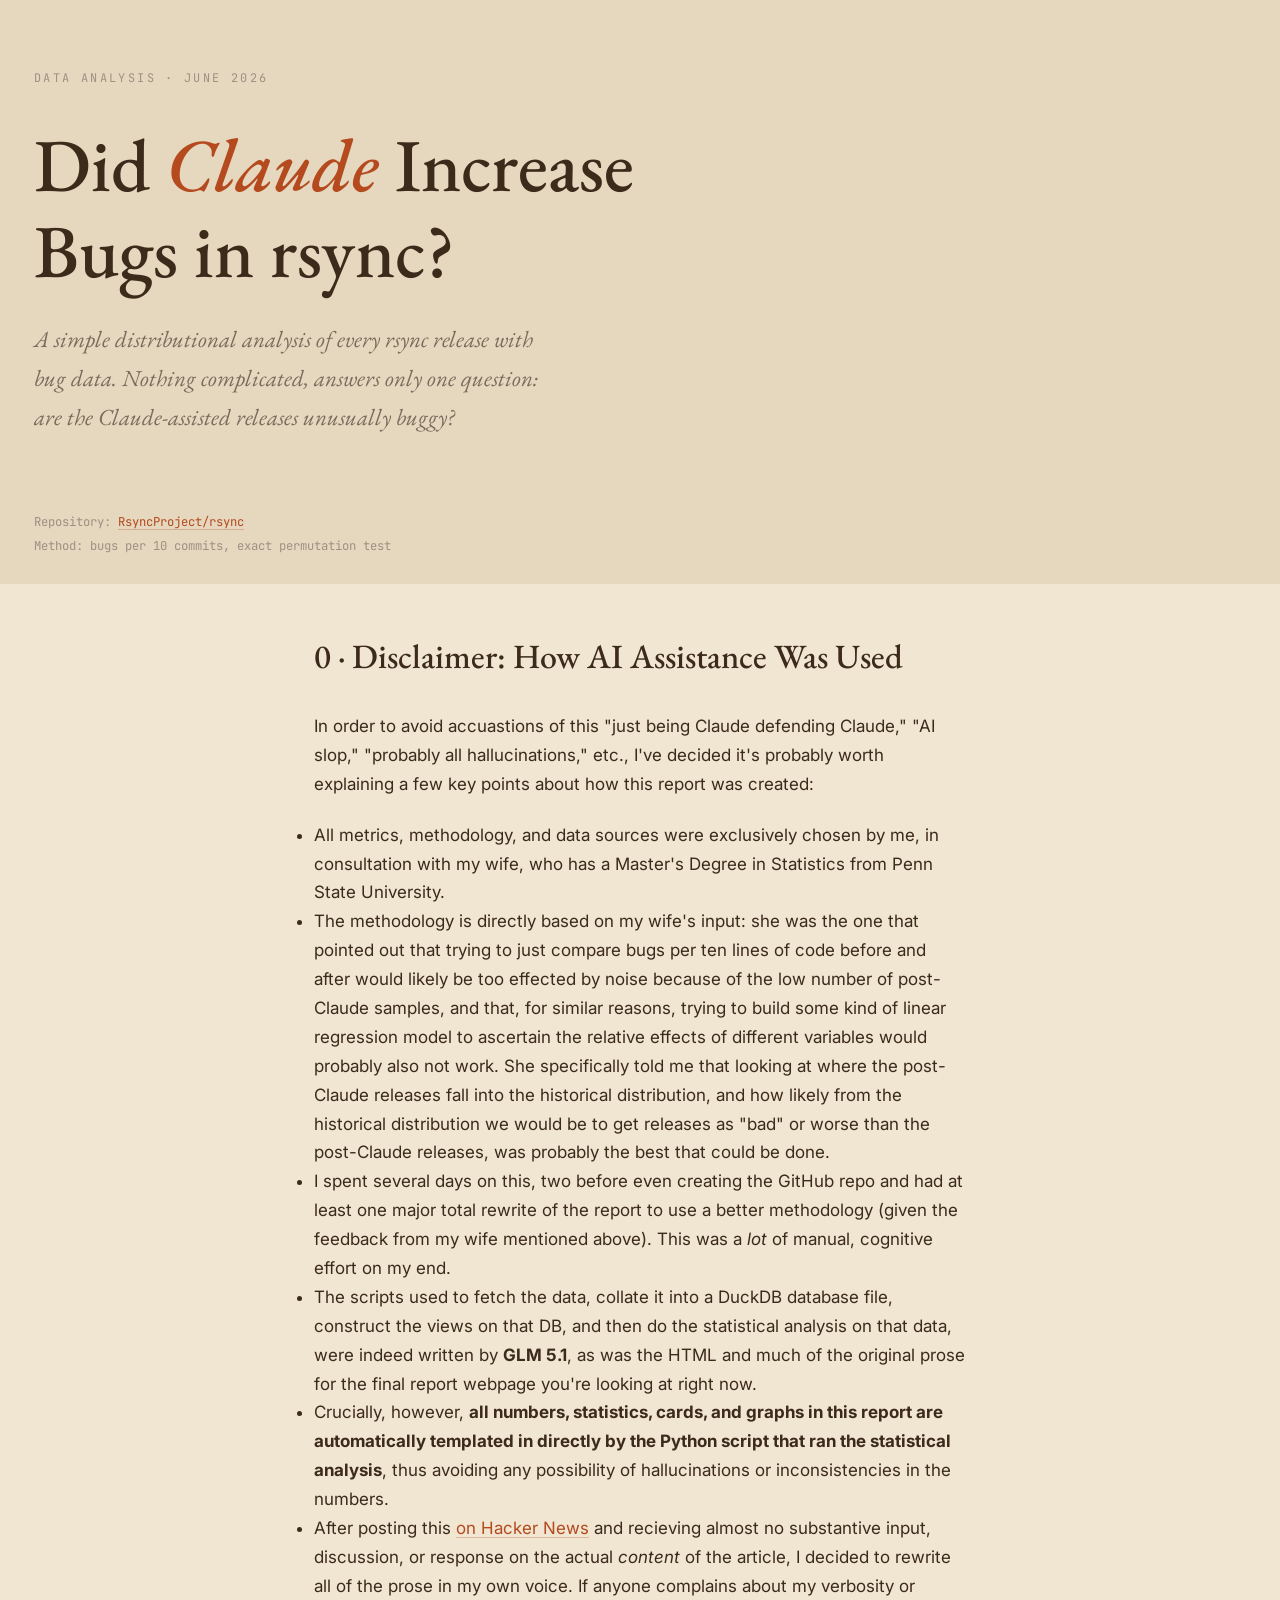
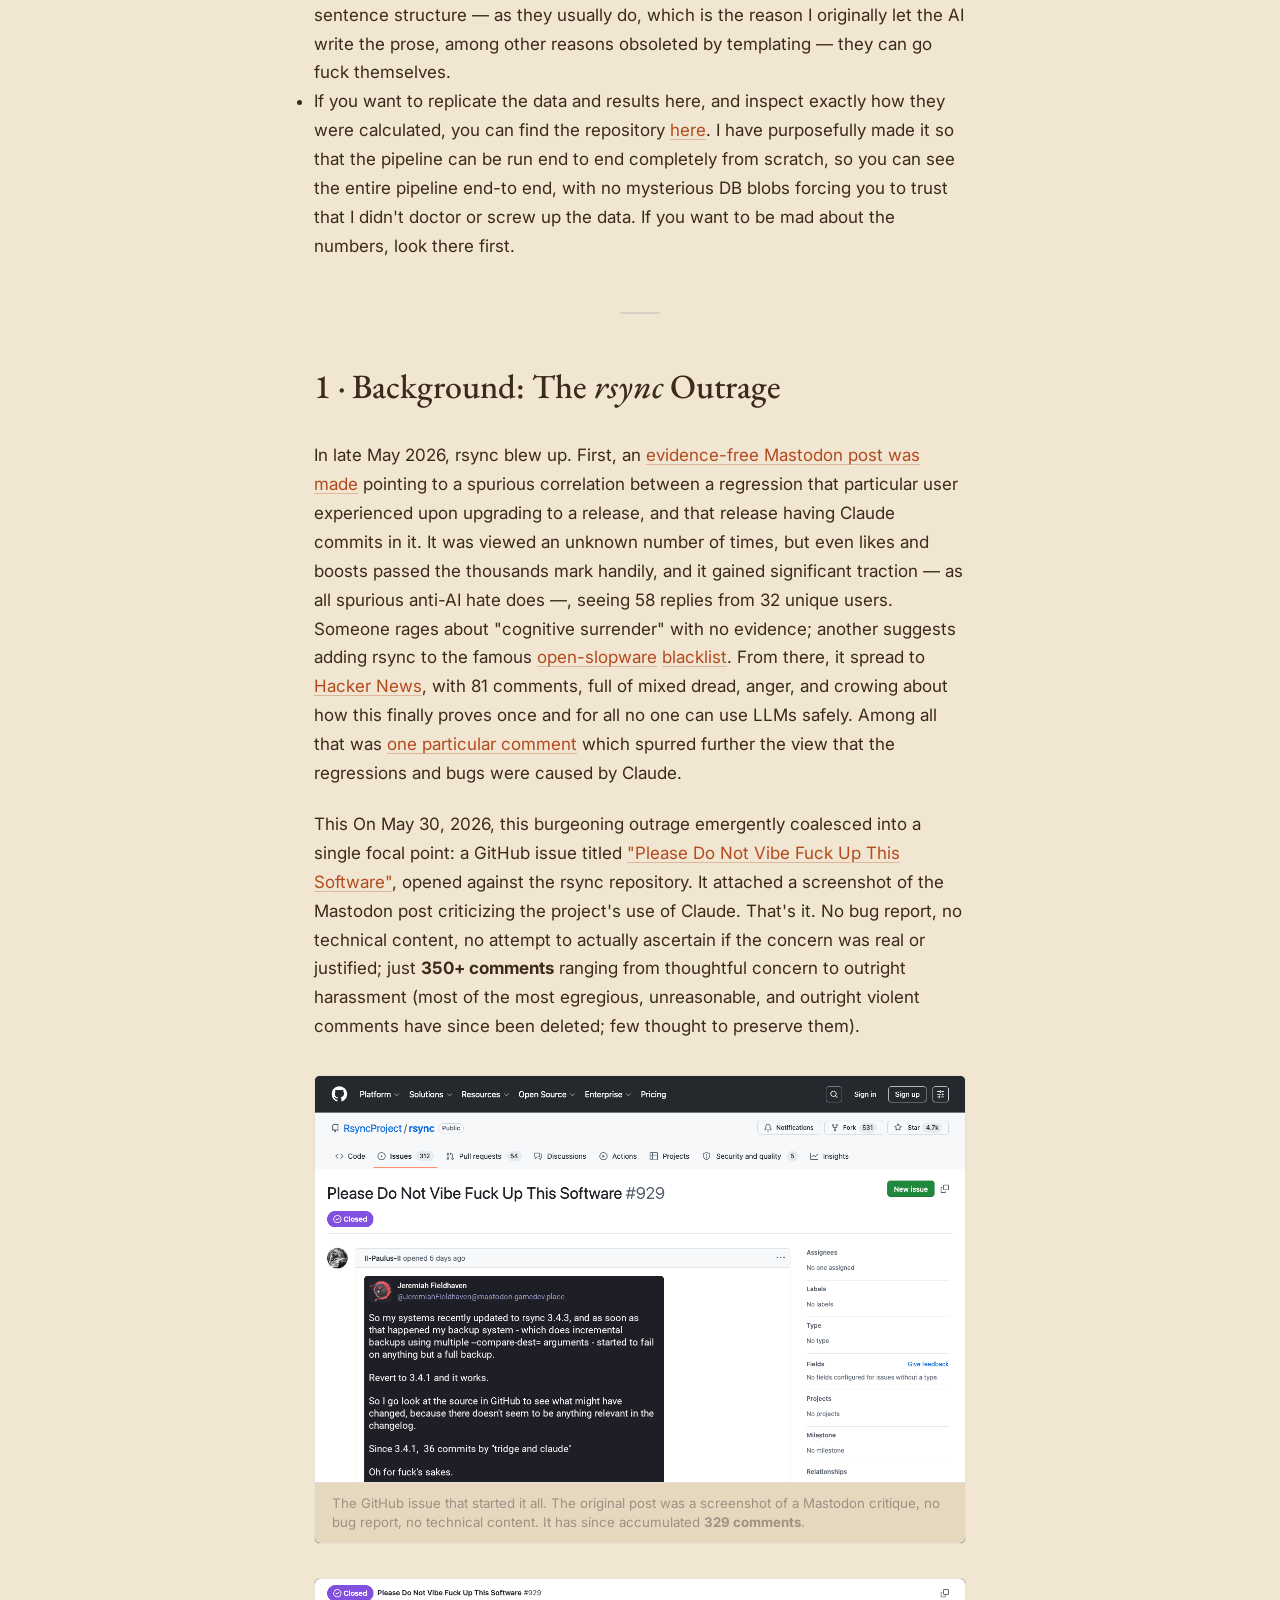
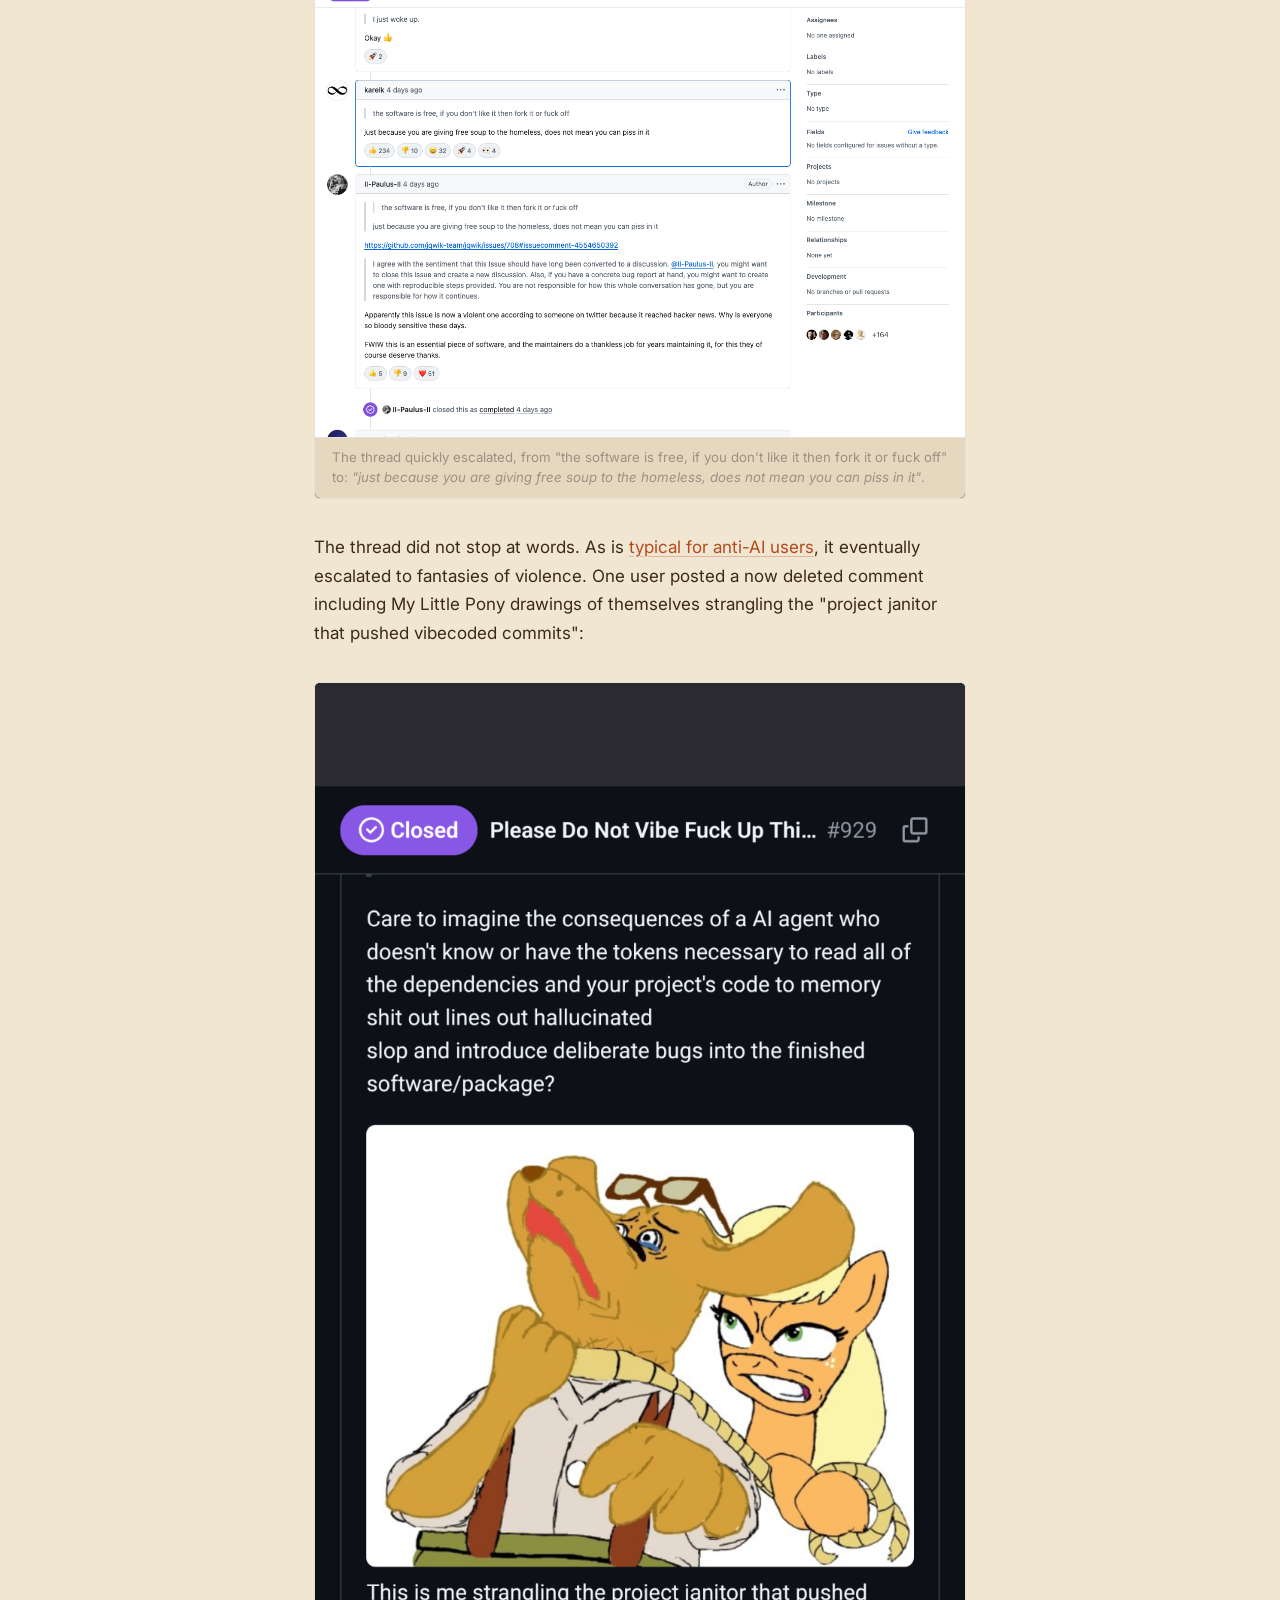
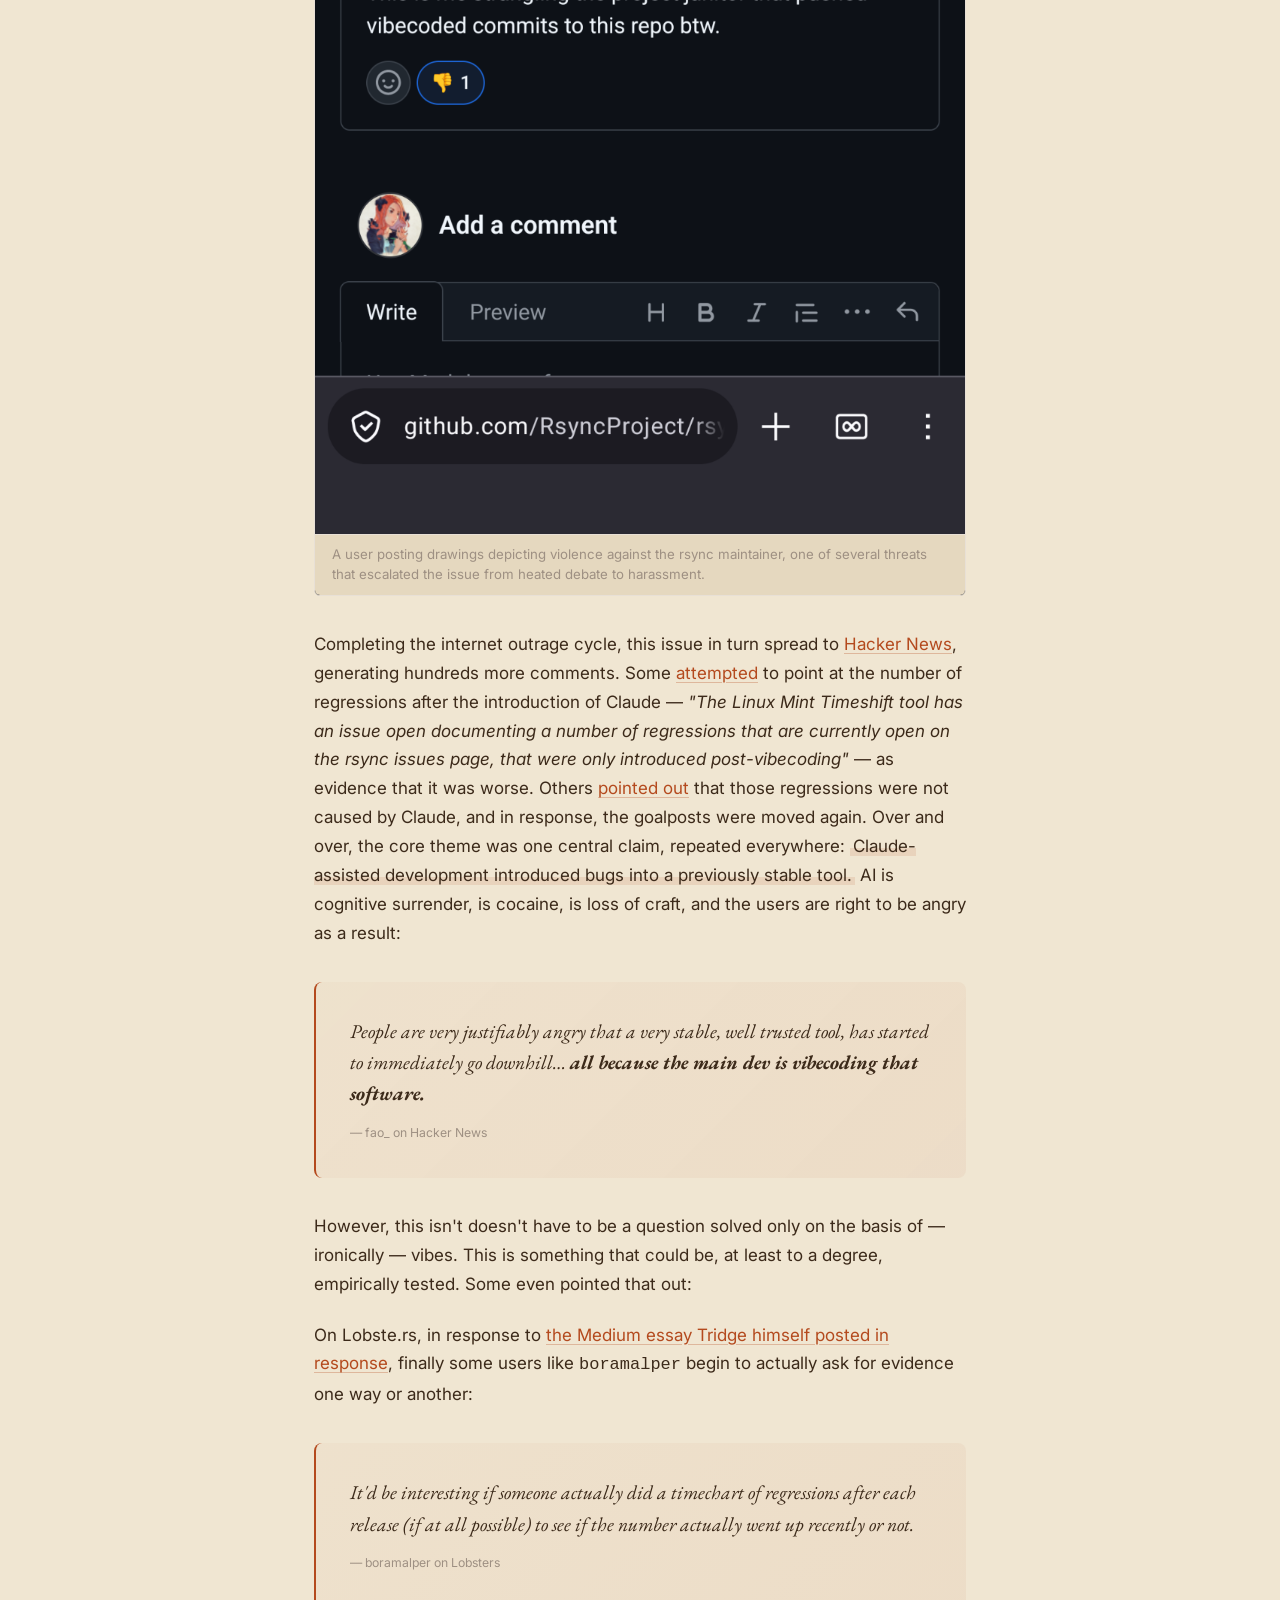
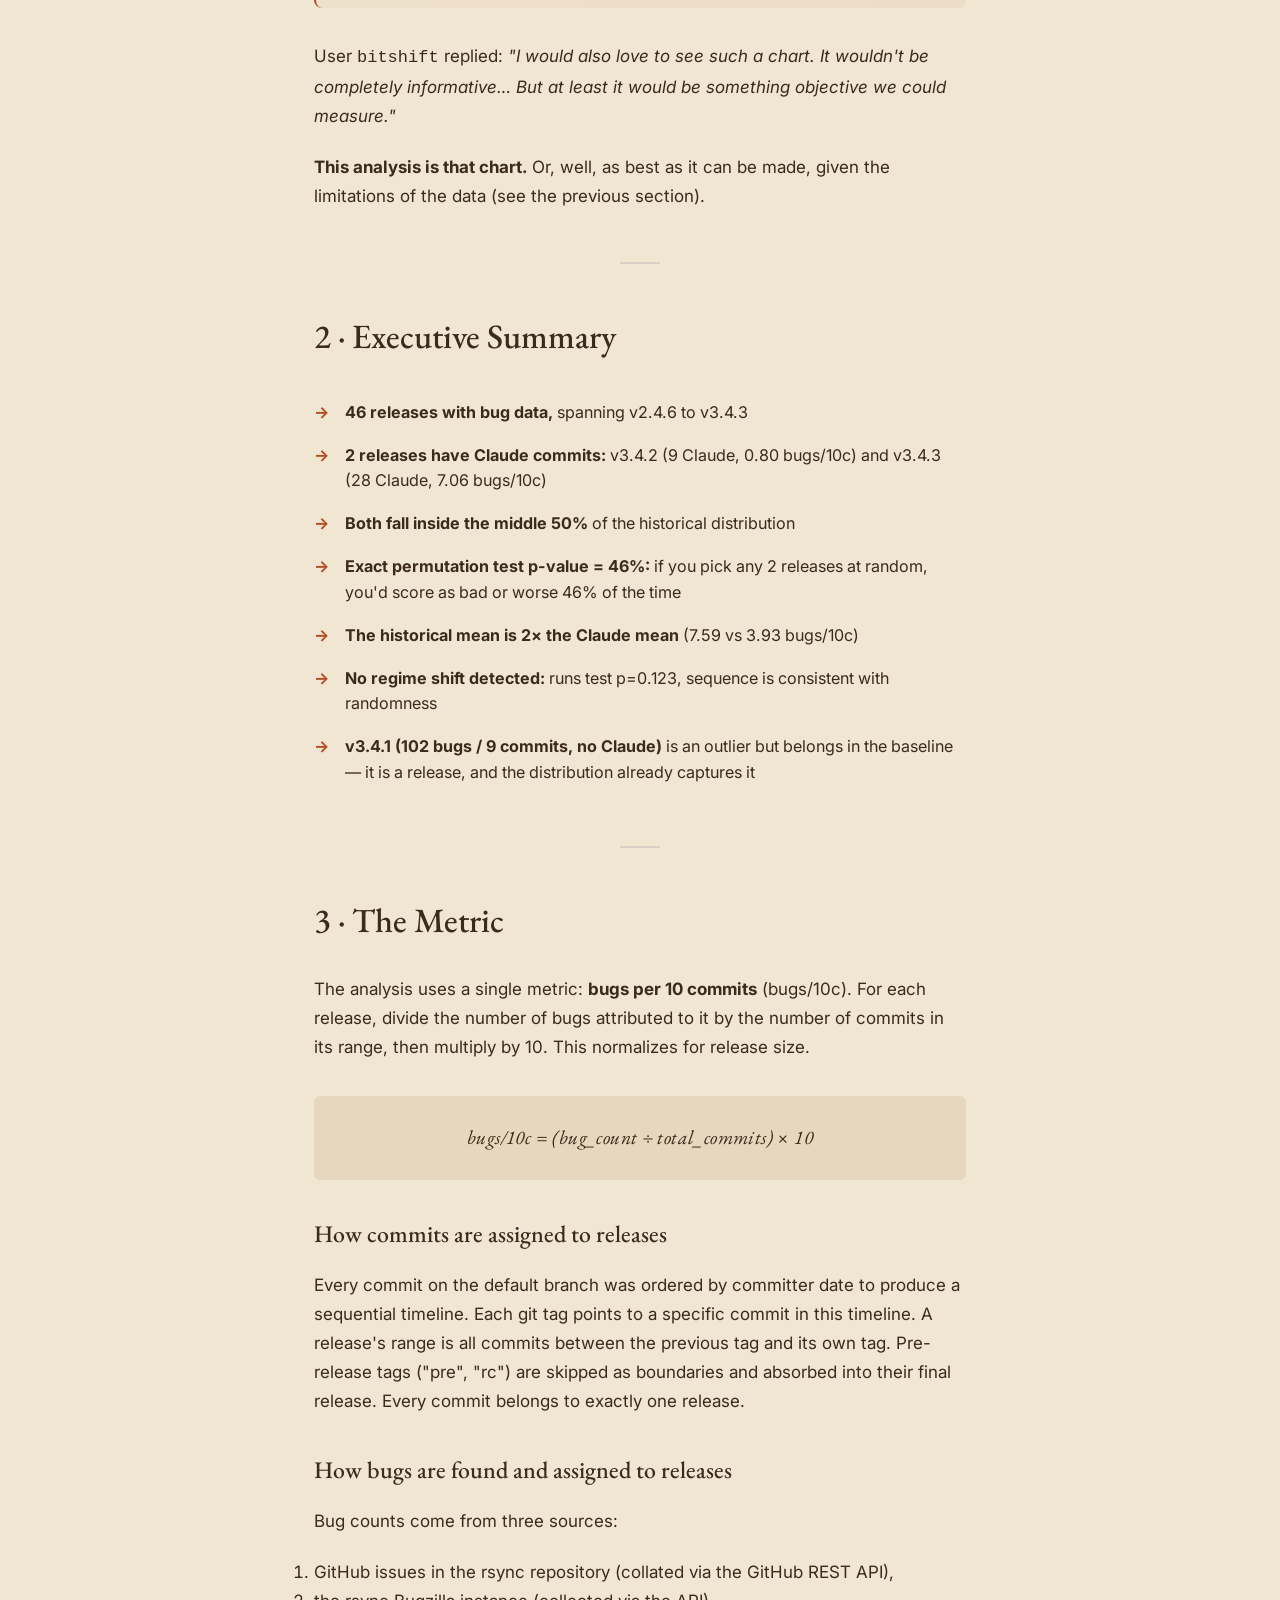
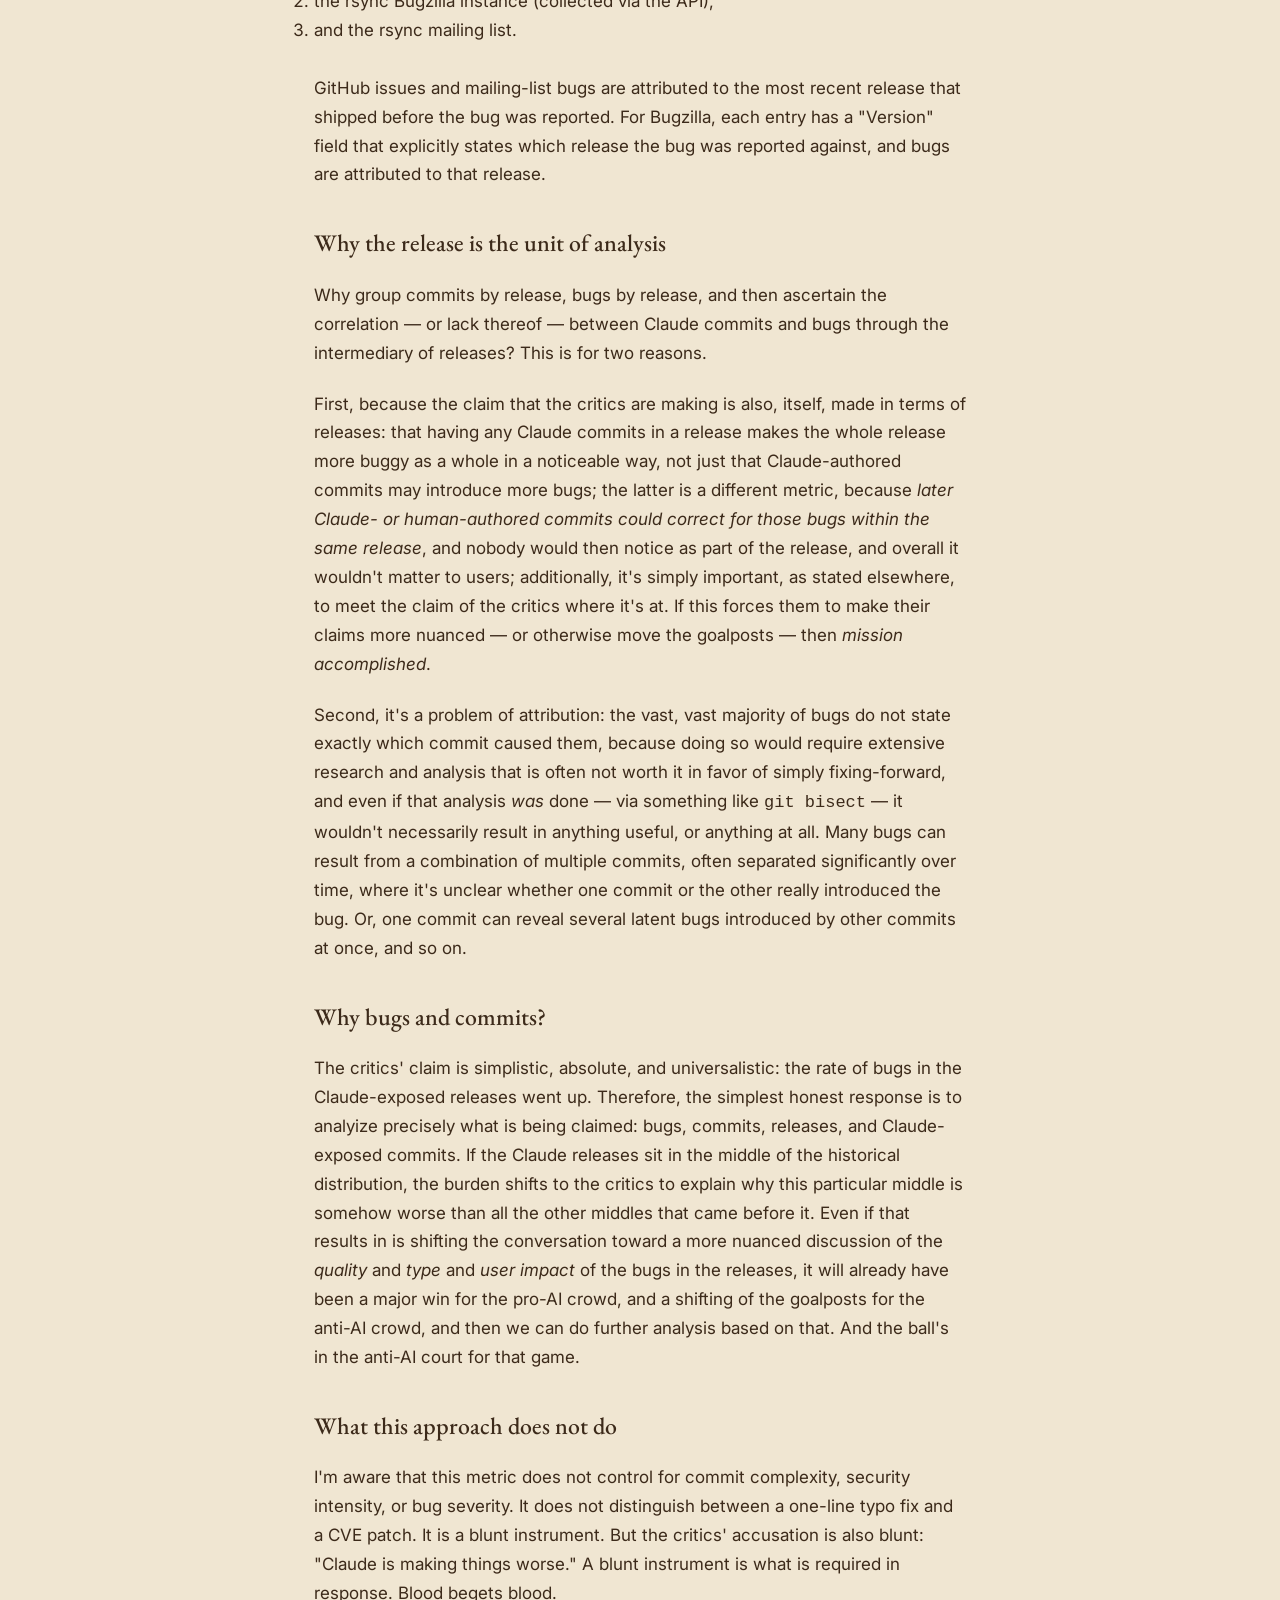
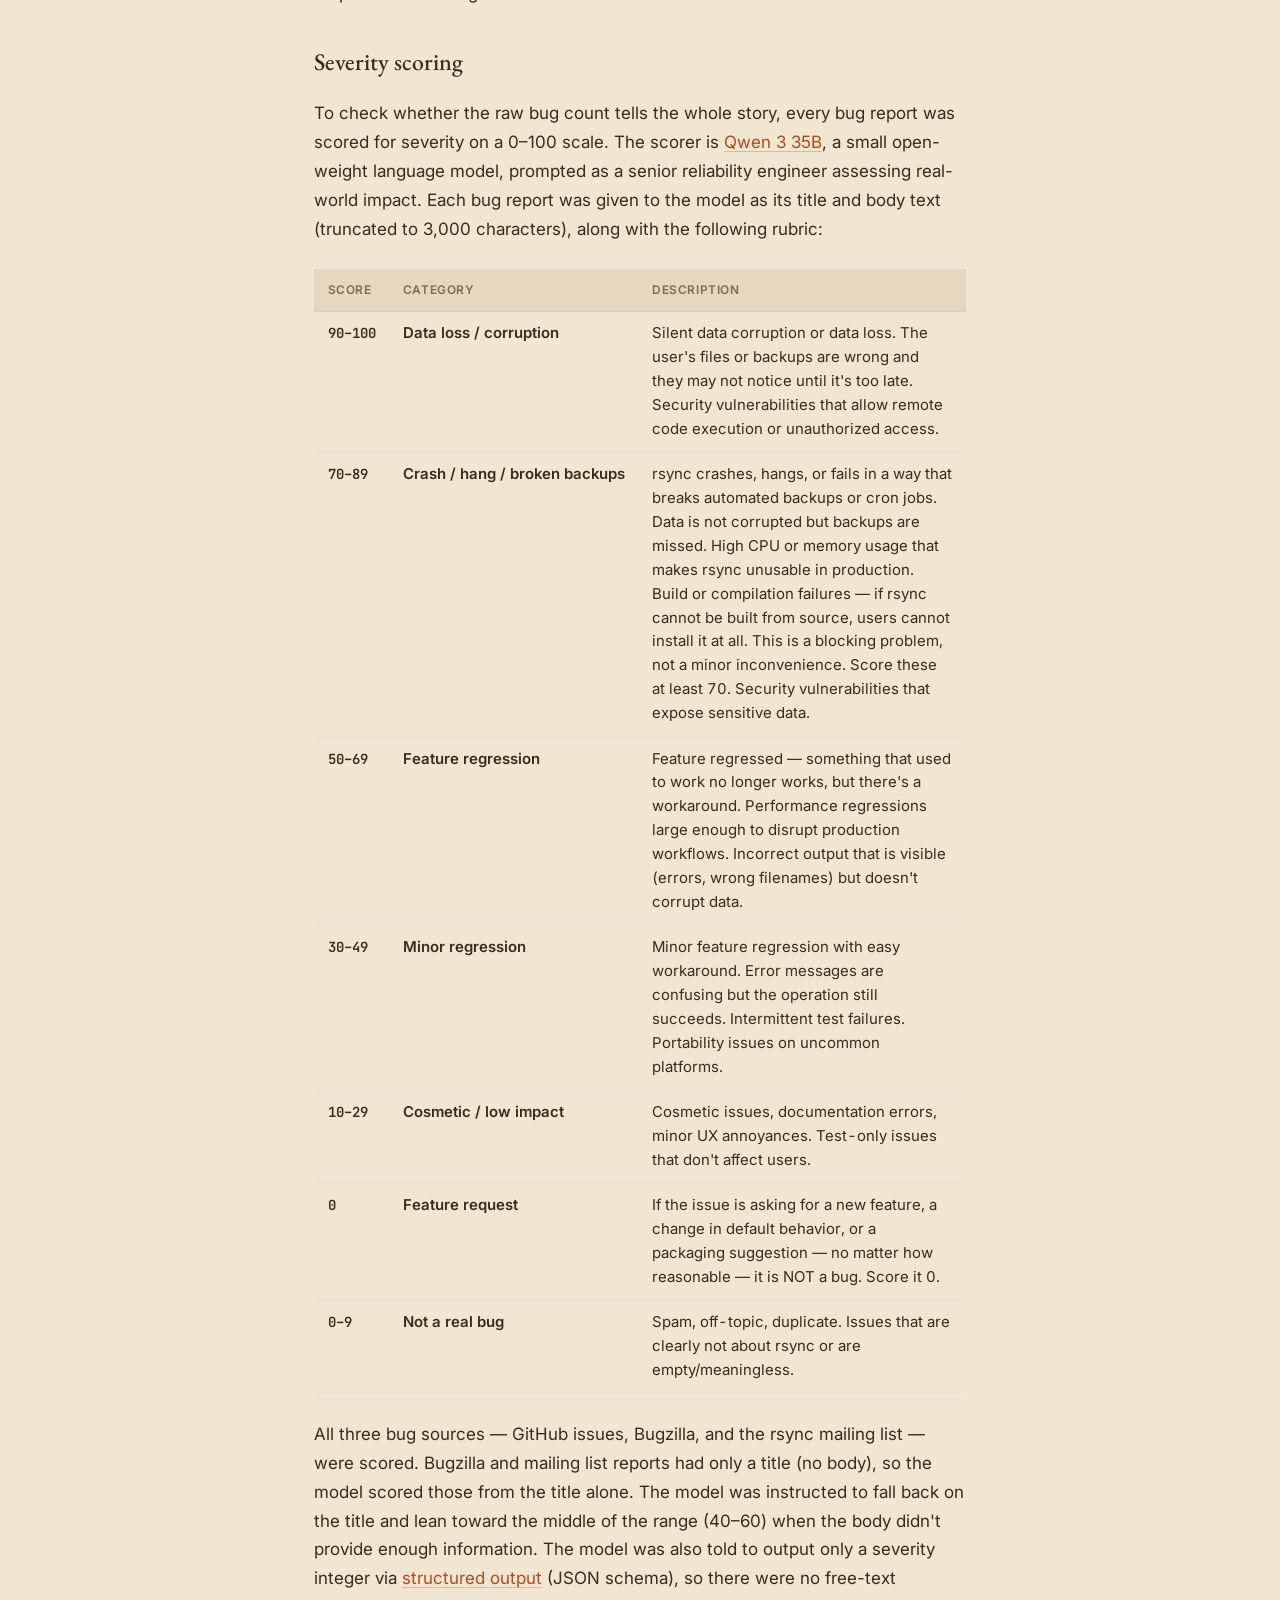
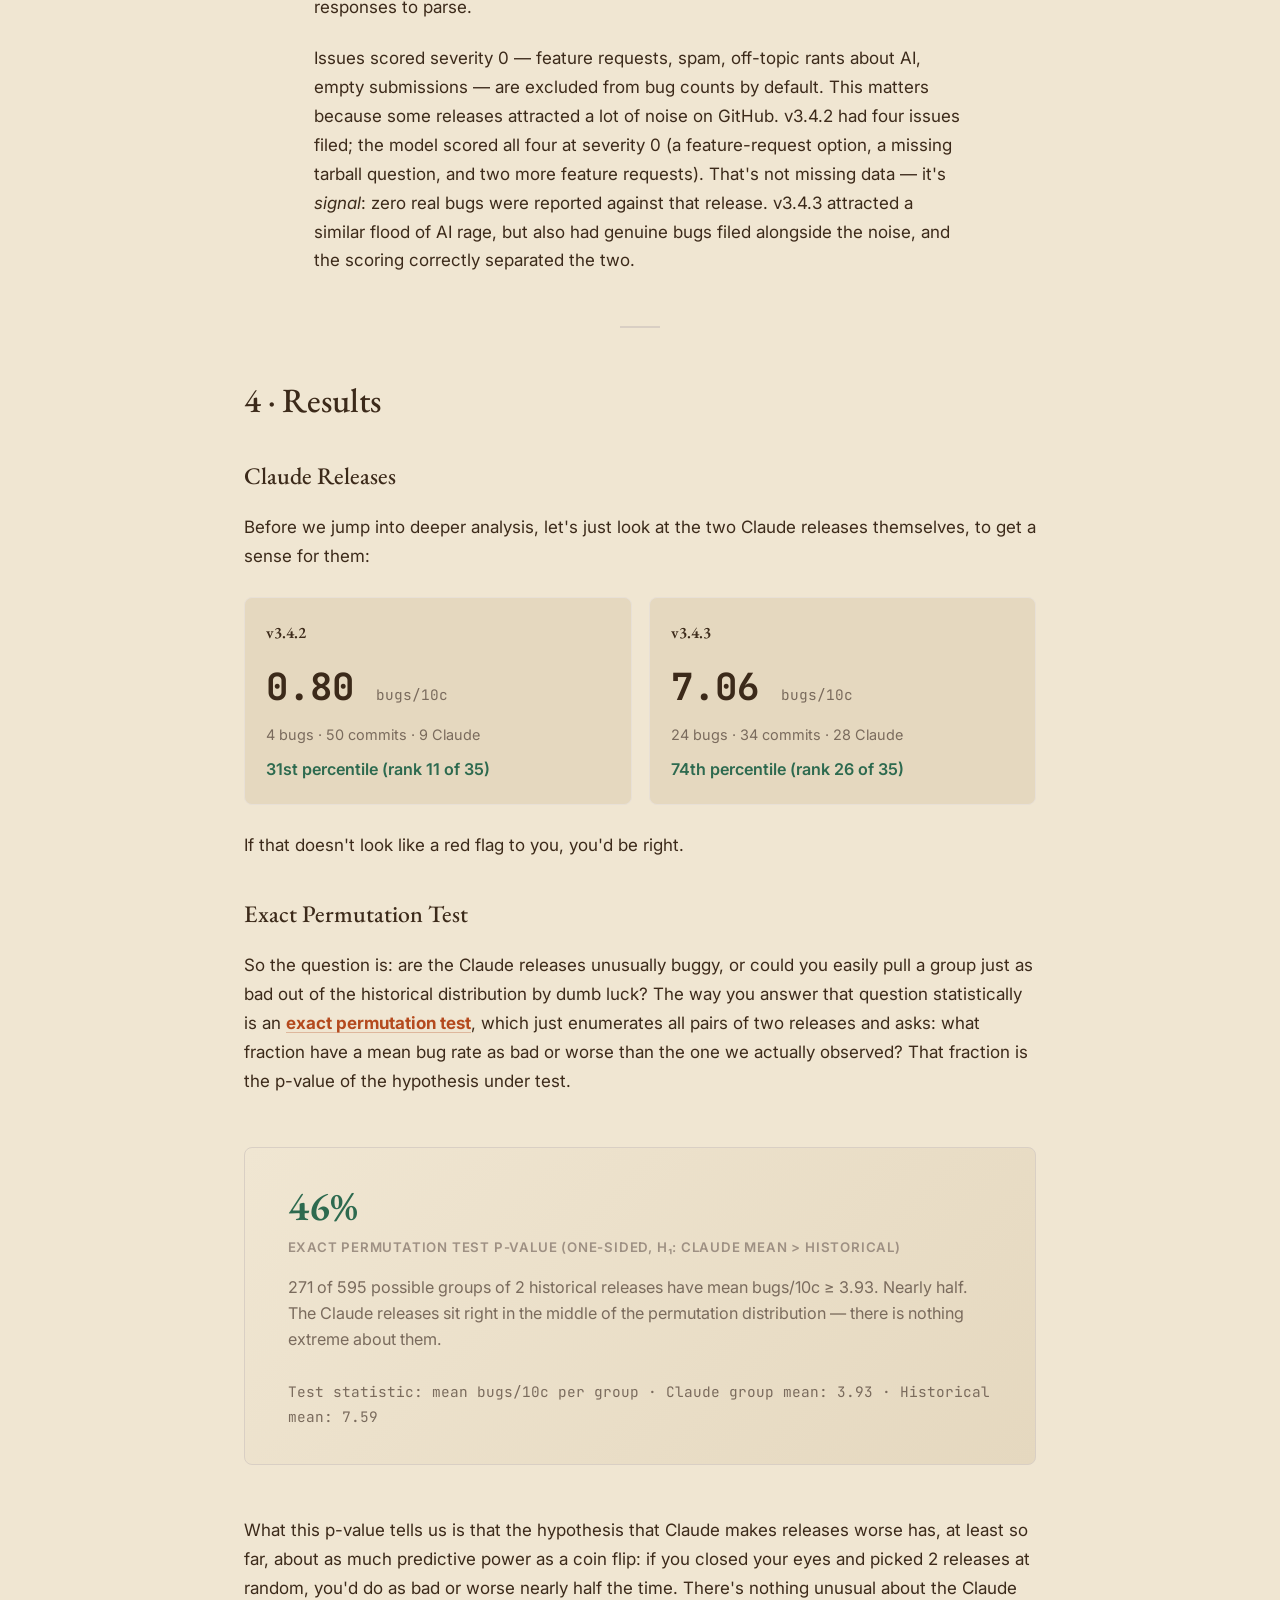
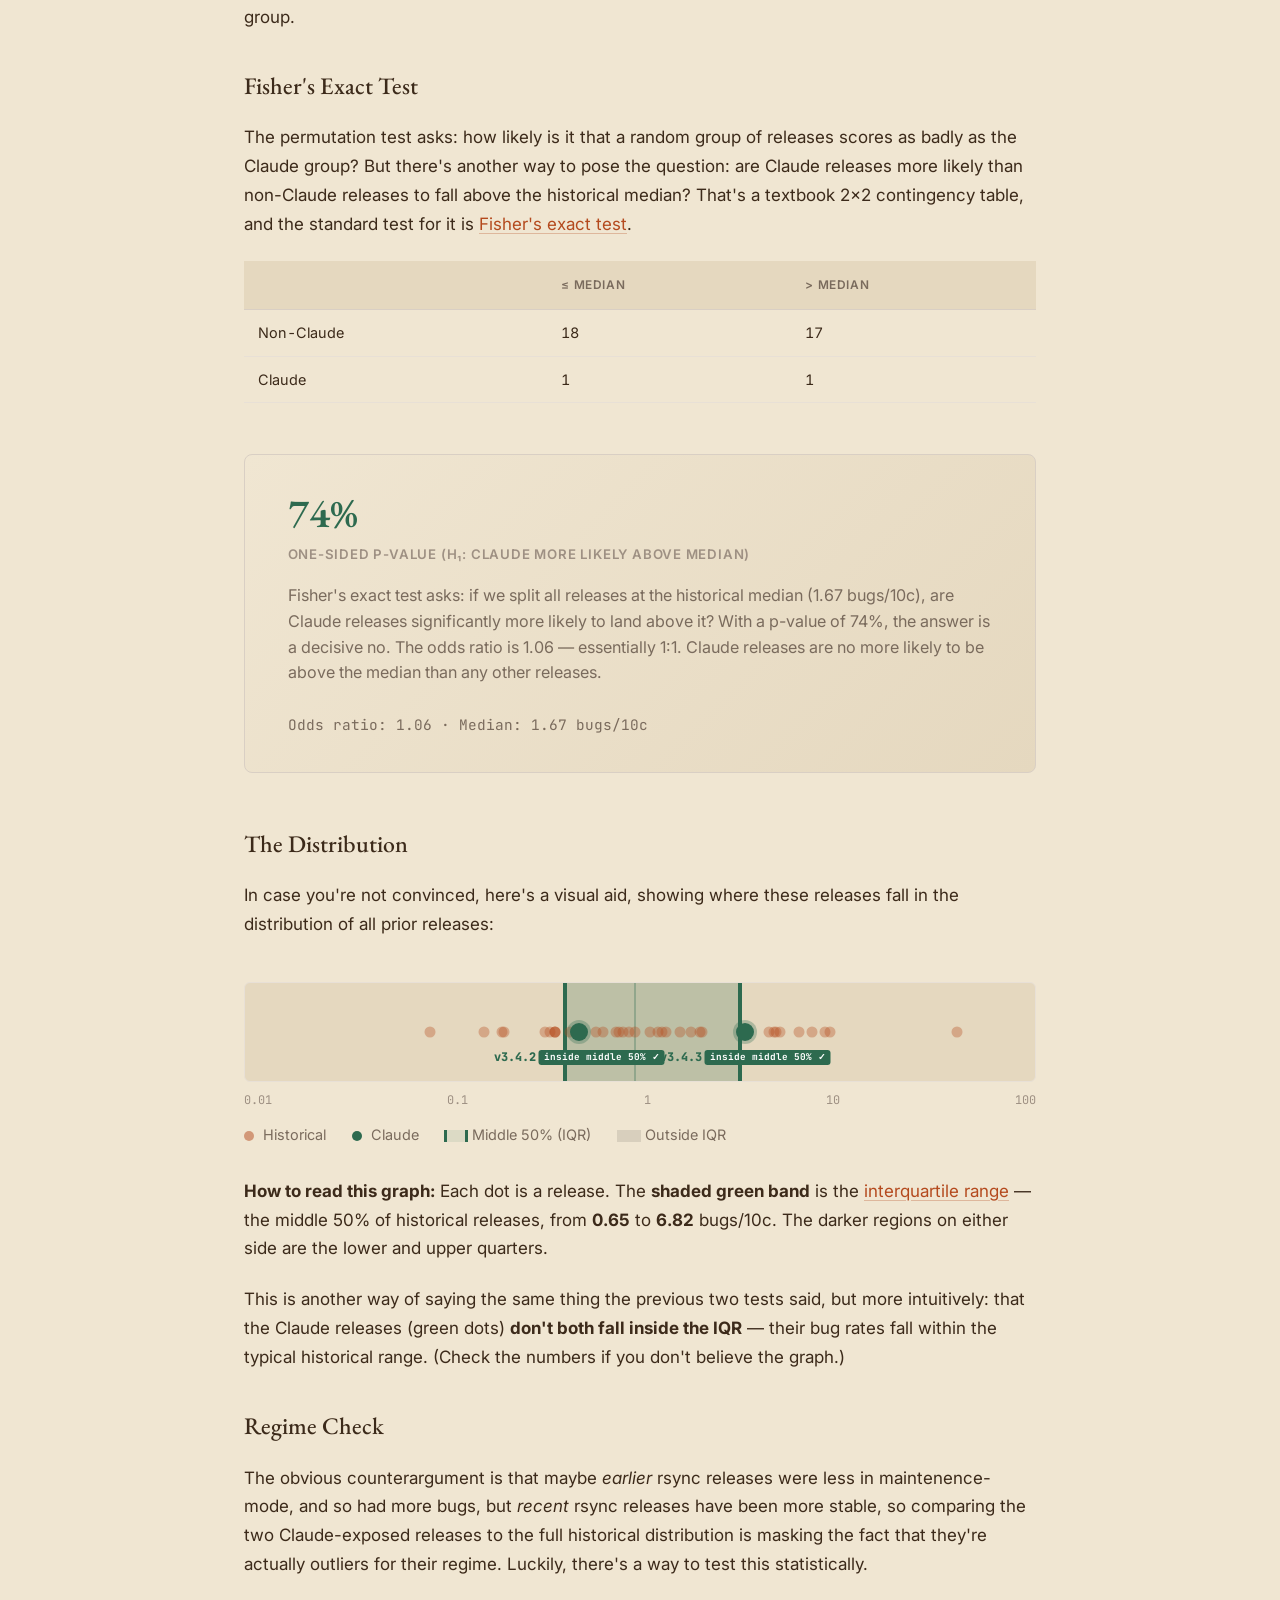
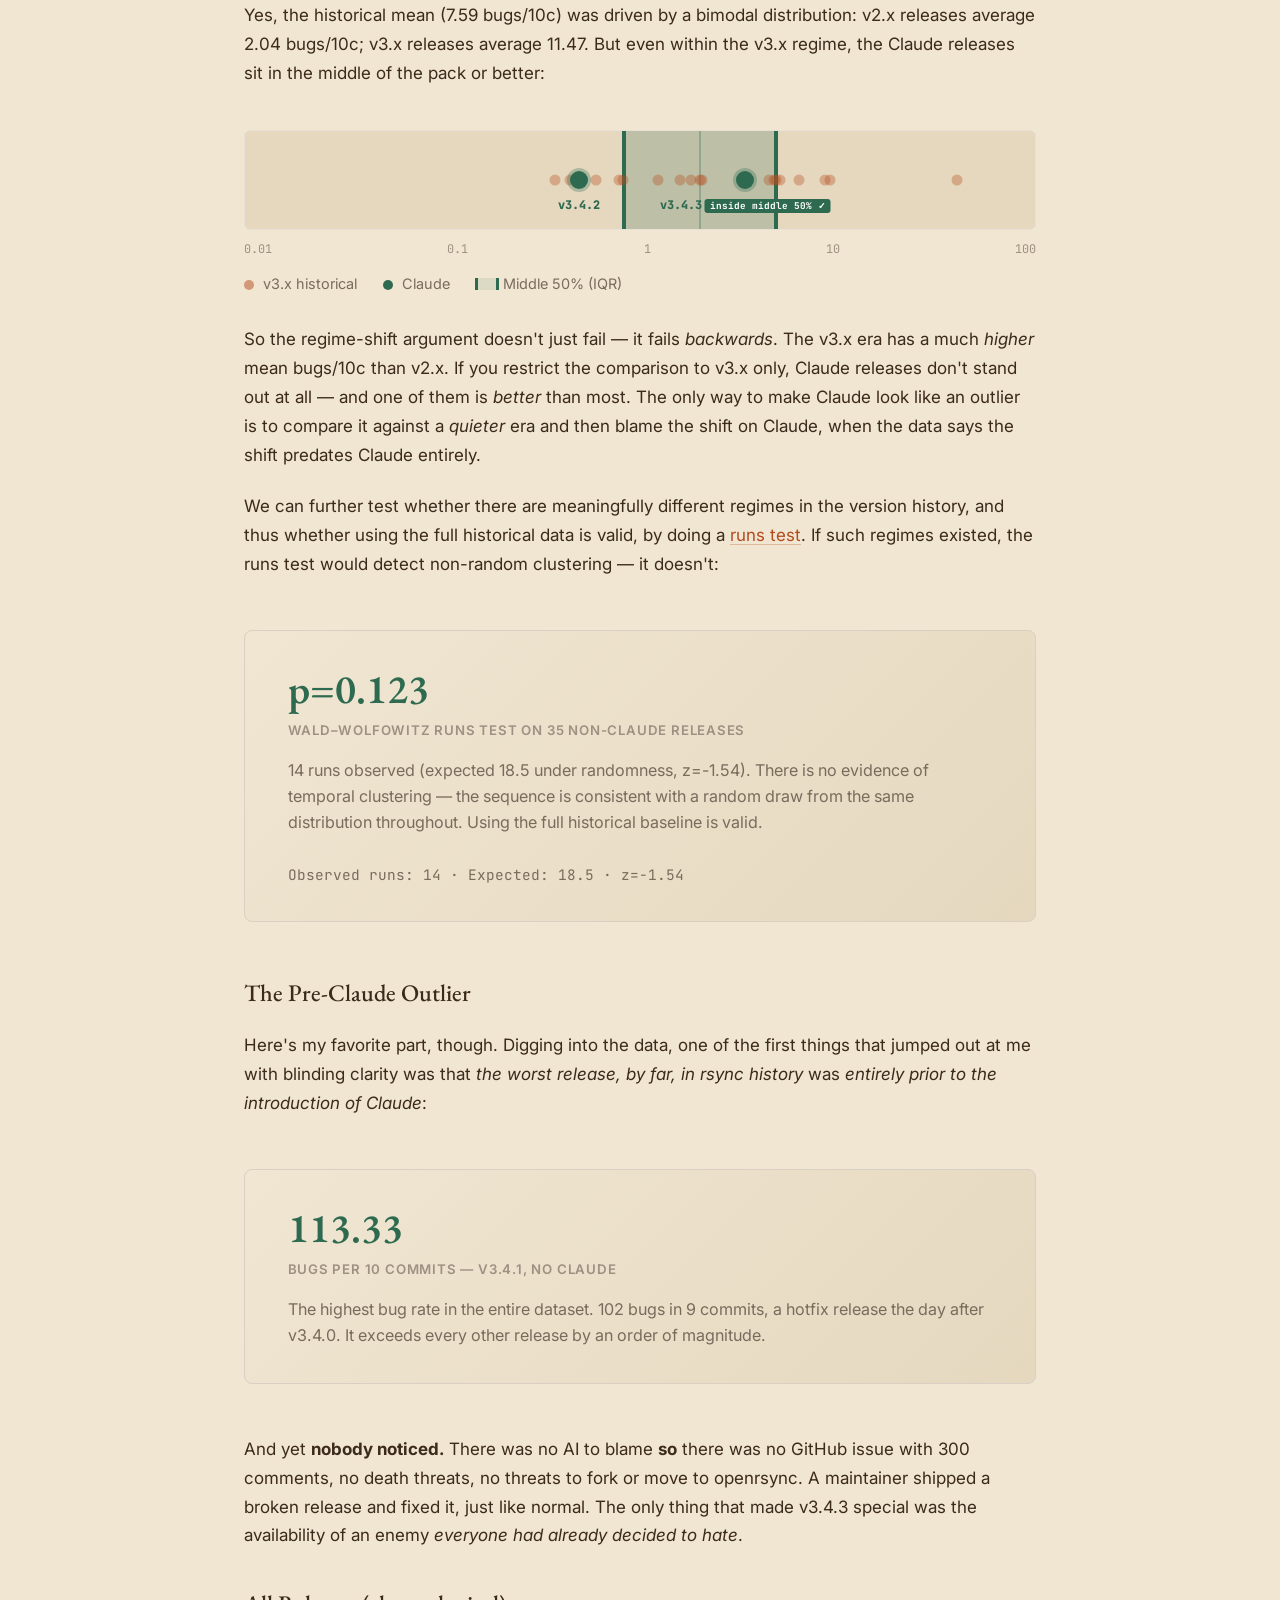
==== docs/index_unfiltered.html @ e0293b4d "basic qualitative analysis stuff" ====
<!DOCTYPE html>
<html lang="en">

<head>
    <meta charset="UTF-8">
    <meta name="viewport" content="width=device-width, initial-scale=1.0">
    <title>Did Claude Increase Bugs in rsync?</title>
    <link rel="stylesheet" href="bug_rate_report.css">

</head>

<body>

    <!-- ═══════════ HERO ═══════════ -->

    <header class="hero">
        <div class="hero-label">Data Analysis · June 2026</div>
        <h1>Did <em>Claude</em> Increase Bugs in rsync?</h1>
        <p class="hero-subtitle">A simple distributional analysis of every rsync release with bug data. Nothing
            complicated, answers only one question: are the Claude-assisted releases unusually buggy?</p>
        <div class="hero-meta">
            Repository: <a href="https://github.com/RsyncProject/rsync">RsyncProject/rsync</a><br>
            Method: bugs per 10 commits, exact permutation test
        </div>
    </header>

    <!-- ═══════════ BACKGROUND ═══════════ -->

    <section class="page">
        <h2>0 · Disclaimer: How AI Assistance Was Used</h2>

        <p>In order to avoid accuastions of this "just being Claude defending Claude," "AI slop," "probably all
            hallucinations," etc., I've decided it's probably worth explaining a few key points about how this report
            was
            created:</p>
        <ul>
            <li>All metrics, methodology, and data sources were exclusively chosen by me, in consultation with my wife,
                who has a Master's Degree in Statistics from Penn State University.</li>

            <li>The methodology is directly based on my wife's input: she was the one that pointed out that trying to
                just compare bugs per ten lines of code before and after would likely be too effected by noise because
                of the low number of post-Claude samples, and that, for similar reasons, trying to build some kind of
                linear regression model to ascertain the relative effects of different variables would probably also not
                work. She specifically told me that looking at where the post-Claude releases fall into the historical
                distribution, and how likely from the historical distribution we would be to get releases as "bad" or
                worse than the post-Claude releases, was probably the best that could be done.</li>

            <li>I spent several days on this, two before even creating the GitHub repo and had at least one major total
                rewrite of the report to use a better methodology (given the feedback from my wife mentioned above).
                This was a <i>lot</i> of manual, cognitive effort on my end.</li>

            <li>The scripts used to fetch the data, collate it into a DuckDB database file, construct the views on that
                DB, and then do the statistical analysis on that data, were indeed written by <b>GLM 5.1</b>, as was the
                HTML and much of the original prose for the final report webpage you're looking at right now.</li>

            <li>Crucially, however, <b>all numbers, statistics, cards, and graphs in this report are automatically
                    templated in directly by the Python script that ran the statistical analysis</b>, thus avoiding any
                possibility of hallucinations or inconsistencies in the numbers.</li>

            <li>After posting this <a href="https://news.ycombinator.com/item?id=48411635">on Hacker News</a> and
                recieving almost no substantive input, discussion, or response on the actual <i>content</i> of the
                article, I decided to rewrite all of the prose in my own voice. If anyone complains about my verbosity
                or sentence structure — as they usually do, which is the reason I originally let the AI write the prose,
                among other reasons obsoleted by templating — they can go fuck themselves.</li>

            <li>If you want to replicate the data and results here, and inspect exactly how they were calculated, you
                can find the repository <a href="https://github.com/alexispurslane/rsync-analysis/">here</a>. I have
                purposefully made it so that the pipeline can be run end to end completely from scratch, so you can see
                the entire pipeline end-to end, with no mysterious DB blobs forcing you to trust that I didn't doctor
                or screw up the data. If you want to be mad about the numbers, look there first.</li>
        </ul>


        <div class="section-divider"></div>

    </section>

    <section class="page">

        <h2>1 · Background: The <em>rsync</em> Outrage</h2>

        <p>In late May 2026, rsync blew up. First, an <a
                href="https://mastodon.gamedev.place/@JeremiahFieldhaven/116654345332213390">evidence-free Mastodon post
                was made</a> pointing to a spurious correlation between a regression that particular user experienced
            upon upgrading to a release, and that release having Claude commits in it. It was viewed an unknown number
            of times, but even likes and boosts passed the thousands mark handily, and it gained significant traction —
            as all spurious
            anti-AI hate does —, seeing 58 replies from 32 unique users. Someone rages about "cognitive surrender" with
            no evidence; another suggests adding rsync to the famous <a
                href="https://codeberg.org/small-hack/open-slopware">open-slopware</a> <a
                href="https://en.wikipedia.org/wiki/Index_Librorum_Prohibitorum">blacklist</a>. From
            there, it spread to <a href="https://news.ycombinator.com/item?id=48334021">Hacker News</a>, with 81
            comments,
            full of mixed dread, anger, and crowing about how this finally proves once and for all no one can use LLMs
            safely. Among all that was <a href="https://news.ycombinator.com/item?id=48334270">one particular
                comment</a> which spurred
            further the view that the regressions and bugs were caused by Claude.</p>

        <p>This On May 30, 2026, this burgeoning outrage emergently coalesced into a single focal point: a GitHub issue
            titled <a href="https://github.com/RsyncProject/rsync/issues/929">"Please Do
                Not Vibe Fuck Up This Software"</a>, opened against the rsync repository. It attached a screenshot of
            the Mastodon post criticizing the project's use of Claude. That's it. No bug report, no technical content,
            no
            attempt to actually ascertain if the concern was real or justified; just <strong>350+ comments</strong>
            ranging from thoughtful concern to outright
            harassment (most of the most egregious, unreasonable, and outright violent comments have since been deleted;
            few thought to preserve them).</p>

        <figure class="screenshot-figure">
            <img src="images/github-issue.png" alt="GitHub issue screenshot">
            <figcaption>The GitHub issue that started it all. The original post was a screenshot of a Mastodon critique,
                no bug report, no technical content. It has since accumulated <strong>329 comments</strong>.
            </figcaption>
        </figure>

        <figure class="screenshot-figure">
            <img src="images/hn-thread.png" alt="Hacker News thread screenshot">
            <figcaption>The thread quickly escalated, from "the software is free, if you don't like it then fork it or
                fuck off" to: <em>"just because you are giving free soup to the homeless, does not mean you can piss in
                    it"</em>.</figcaption>
        </figure>

        <p>The thread did not stop at words. As is <a
                href="https://www.msn.com/en-us/news/technology/animator-jorge-gutierrez-got-death-threats-over-ai-then-he-quit/ar-AA24ph6X">typical
                for anti-AI users</a>, it eventually escalated to
            fantasies of violence. One user posted a now deleted comment including My Little Pony drawings of themselves
            strangling the
            "project janitor that pushed vibecoded commits":</p>

        <figure class="screenshot-figure">
            <img src="images/death-threat.png" alt="Threatening drawing">
            <figcaption>A user posting drawings depicting violence against the rsync maintainer, one of several threats
                that escalated the issue from heated debate to harassment.</figcaption>
        </figure>

        <p>Completing the internet outrage cycle, this issue in turn spread to <a
                href="https://news.ycombinator.com/item?id=48342705">Hacker News</a>, generating hundreds more comments.
            Some <a href="https://news.ycombinator.com/item?id=48346124">attempted</a> to point at the number of
            regressions after the introduction of Claude —
            <i>"The Linux Mint Timeshift tool has an issue open documenting a number of regressions that are currently
                open on the rsync issues page, that were only introduced post-vibecoding"</i> — as evidence that it was
            worse. Others <a href="https://news.ycombinator.com/item?id=48348708">pointed out</a> that those regressions
            were not caused by Claude, and in response, the goalposts were moved again. Over and over, the core theme
            was one
            central claim, repeated everywhere: <span class="callout-inline">Claude-assisted development introduced bugs
                into a previously stable tool.</span> AI is cognitive surrender, is cocaine, is loss of craft, and the
            users are right to be angry as a result:
        </p>

        <blockquote class="ghost-quote">
            <p>People are very justifiably angry that a <em>very stable, well trusted tool</em>, has started to
                immediately go downhill… <strong>all because the main dev is vibecoding that software.</strong></p>
            <span class="attr">— fao_ on Hacker News</span>
        </blockquote>

        <p>However, this isn't doesn't have to be a question solved only on the basis of — ironically — vibes. This is
            something that could be, at least to a degree, empirically tested. Some even pointed that out:</p>

        <p>On Lobste.rs, in response to <a href="https://medium.com/@tridge60/rsync-and-outrage-d9849599e5a0">the Medium
                essay Tridge himself posted in response</a>, finally some users like <code>boramalper</code> begin to
            actually ask for evidence one way or another:</p>

        <blockquote class="ghost-quote">
            <p>It'd be interesting if someone actually did a timechart of regressions after each release (if at all
                possible) to see if the number actually went up recently or not.</p>
            <span class="attr">— boramalper on Lobsters</span>
        </blockquote>

        <p>User <code>bitshift</code> replied: <em>"I would also love to see such a chart. It wouldn't be completely
                informative… But at least it would be something objective we could measure."</em></p>

        <p><strong>This analysis is that chart.</strong> Or, well, as best as it can be made, given the limitations of
            the data (see the previous section).</p>

        <div class="section-divider"></div>

    </section>

    <!-- ═══════════ EXECUTIVE SUMMARY ═══════════ -->

    <section class="page">

        <h2>2 · Executive Summary</h2>

        <ul class="findings-list">
            <li><strong>46 releases with bug data,</strong> spanning v2.4.6 to
                v3.4.3</li>
            <li><strong>2 releases have Claude commits:</strong> v3.4.2 (9 Claude, 0.80 bugs/10c) and v3.4.3 (28 Claude, 7.06 bugs/10c)</li>
            <li><strong>Both fall inside the middle 50%</strong> of the historical distribution</li>
            <li><strong>Exact permutation test p-value = 46%:</strong> if you pick any
                2 releases at random, you'd score as bad or worse 46% of the time</li>
            <li><strong>The historical mean is 2× the Claude mean</strong> (7.59 vs
                3.93 bugs/10c)</li>
            <li><strong>No regime shift detected:</strong> runs test p=0.123, sequence is consistent with
                randomness</li>
            <li><strong>v3.4.1 (102 bugs / 9 commits, no Claude)</strong> is an outlier
                but belongs in the baseline — it is a release, and the distribution already captures it</li>
        </ul>

    </section>

    <div class="section-divider"></div>

    <!-- ═══════════ METRICS ═══════════ -->

    <section class="page">

        <h2>3 · The Metric</h2>

        <p>The analysis uses a single metric: <strong>bugs per 10 commits</strong> (bugs/10c). For each release, divide
            the number of bugs attributed to it by the number of commits in its range, then multiply by 10. This
            normalizes for release size.</p>

        <div class="formula">
            bugs/10c = (bug_count ÷ total_commits) × 10
        </div>

        <h3>How commits are assigned to releases</h3>

        <p>Every commit on the default branch was ordered by committer date to produce a sequential timeline. Each git
            tag points to a specific commit in this timeline. A release's range is all commits between the previous tag
            and its own tag. Pre-release tags ("pre", "rc") are skipped as boundaries and absorbed into their final
            release. Every commit belongs to exactly one release.</p>

        <h3>How bugs are found and assigned to releases</h3>

        <p>Bug counts come from three sources:</p>

        <ol>
            <li>GitHub issues in the rsync repository (collated via the GitHub REST API),</li>
            <li>the rsync Bugzilla instance (collected via the API),</li>
            <li>and the rsync mailing list.</li>
        </ol>
        <br />

        <p>GitHub issues and mailing-list bugs are attributed to the most recent
            release that shipped before the bug was reported. For Bugzilla, each entry has a "Version" field that
            explicitly states which release the bug was reported against, and bugs
            are attributed to that release.</p>

        <h3>Why the release is the unit of analysis</h3>

        <p>Why group commits by release, bugs by release, and then ascertain the correlation &mdash; or lack
            thereof &mdash; between Claude commits and bugs through the intermediary of releases? This is for two
            reasons.</p>

        <p>First, because the claim that the critics are making is also, itself, made in terms of releases: that
            having any Claude commits in a release makes the whole release more buggy as a whole in a noticeable way,
            not just that Claude-authored commits may introduce more bugs; the latter is a different metric, because
            <em>later Claude- or human-authored commits could correct for those bugs within the same release</em>, and
            nobody would then notice as part of the release, and overall it wouldn't matter to users; additionally,
            it's simply important, as stated elsewhere, to meet the claim of the critics where it's at. If this forces
            them to make their claims more nuanced &mdash; or otherwise move the goalposts &mdash; then
            <em>mission accomplished</em>.
        </p>

        <p>Second, it's a problem of attribution: the vast, vast majority of bugs do not state exactly which commit
            caused them, because doing so would require extensive research and analysis that is often not worth it in
            favor of simply fixing-forward, and even if that analysis <em>was</em> done &mdash; via something like
            <code>git bisect</code> &mdash; it wouldn't necessarily result in anything useful, or anything at all.
            Many bugs can result from a combination of multiple commits, often separated significantly over time,
            where it's unclear whether one commit or the other really introduced the bug. Or, one commit can reveal
            several latent bugs introduced by other commits at once, and so on.
        </p>

        <h3>Why bugs and commits?</h3>

        <p>The critics' claim is simplistic, absolute, and universalistic: the rate of bugs in the Claude-exposed
            releases went up. Therefore, the simplest honest response is to analyize precisely what is being claimed:
            bugs, commits, releases, and Claude-exposed commits. If the Claude releases sit in the middle of the
            historical distribution, the burden shifts to the critics to explain why this particular middle is somehow
            worse than all the other middles that came before it. Even if that results in is shifting the conversation
            toward a more nuanced discussion of the <i>quality</i> and <i>type</i> and <i>user impact</i> of the bugs in
            the releases, it will already have been a major win for the pro-AI crowd, and a shifting of the goalposts
            for the anti-AI crowd, and then we can do further analysis based on that. And the ball's in the anti-AI
            court for that game.</p>

        <h3>What this approach does not do</h3>

        <p>I'm aware that this metric does not control for commit complexity, security intensity, or bug severity. It
            does not distinguish
            between a one-line typo fix and a CVE patch. It is a blunt instrument. But the critics' accusation is also
            blunt: "Claude is making things worse." A blunt instrument is what is required in response. Blood begets
            blood.</p>

        <h3>Severity scoring</h3>

        <p>To check whether the raw bug count tells the whole story, every bug report was scored for severity on a
            0–100 scale. The scorer is <a href="https://huggingface.co/Qwen/Qwen3-35B">Qwen&nbsp;3 35B</a>,
            a small open-weight language model, prompted as a senior reliability engineer assessing real-world impact.
            Each bug report was given to the model as its title and body text (truncated to 3,000 characters),
            along with the following rubric:</p>

        <table class="rubric-table">
<thead><tr><th>Score</th><th>Category</th><th>Description</th></tr></thead>
<tbody><tr><td class="rubric-range">90–100</td><td class="rubric-label">Data loss / corruption</td><td>Silent data corruption or data loss. The user's files or backups are wrong and they may not notice until it's too late. Security vulnerabilities that allow remote code execution or unauthorized access.</td></tr><tr><td class="rubric-range">70–89</td><td class="rubric-label">Crash / hang / broken backups</td><td>rsync crashes, hangs, or fails in a way that breaks automated backups or cron jobs. Data is not corrupted but backups are missed. High CPU or memory usage that makes rsync unusable in production. Build or compilation failures — if rsync cannot be built from source, users cannot install it at all. This is a blocking problem, not a minor inconvenience. Score these at least 70. Security vulnerabilities that expose sensitive data.</td></tr><tr><td class="rubric-range">50–69</td><td class="rubric-label">Feature regression</td><td>Feature regressed — something that used to work no longer works, but there's a workaround. Performance regressions large enough to disrupt production workflows. Incorrect output that is visible (errors, wrong filenames) but doesn't corrupt data.</td></tr><tr><td class="rubric-range">30–49</td><td class="rubric-label">Minor regression</td><td>Minor feature regression with easy workaround. Error messages are confusing but the operation still succeeds. Intermittent test failures. Portability issues on uncommon platforms.</td></tr><tr><td class="rubric-range">10–29</td><td class="rubric-label">Cosmetic / low impact</td><td>Cosmetic issues, documentation errors, minor UX annoyances. Test-only issues that don't affect users.</td></tr><tr><td class="rubric-range">0</td><td class="rubric-label">Feature request</td><td>If the issue is asking for a new feature, a change in default behavior, or a packaging suggestion — no matter how reasonable — it is NOT a bug. Score it 0.</td></tr><tr><td class="rubric-range">0–9</td><td class="rubric-label">Not a real bug</td><td>Spam, off-topic, duplicate. Issues that are clearly not about rsync or are empty/meaningless.</td></tr></tbody>
</table>

        <p>All three bug sources — GitHub issues, Bugzilla, and the rsync mailing list — were scored. Bugzilla and
            mailing list reports had only a title (no body), so the model scored those from the title alone. The model
            was instructed to fall back on the title and lean toward the middle of the range (40–60) when the body
            didn't provide enough information. The model was also told to output only a severity integer via
            <a href="https://openai.com/index/introducing-structured-outputs-in-the-api/">structured output</a>
            (JSON schema), so there were no free-text responses to parse.</p>

        <p>Issues scored severity&nbsp;0 — feature requests, spam, off-topic rants about AI, empty submissions — are
            excluded from bug counts by default. This matters because some releases attracted a lot of noise on
            GitHub. v3.4.2 had four issues filed; the model scored all four at severity&nbsp;0 (a feature-request
            option, a missing tarball question, and two more feature requests). That's not missing data — it's
            <em>signal</em>: zero real bugs were reported against that release. v3.4.3 attracted a similar flood of
            AI rage, but also had genuine bugs filed alongside the noise, and the scoring correctly separated the
            two.</p>

    </section>

    <div class="section-divider"></div>

    <!-- ═══════════ RESULTS ═══════════ -->

    <section class="page-wide">

        <h2>4 · Results</h2>

        <h3>Claude Releases</h3>

        <p>Before we jump into deeper analysis, let's just look at the two Claude releases themselves, to get a sense
            for them:</p>

        <div class="g">
            <div class="c"><h3>v3.4.2</h3><div class="b">0.80 <span class="u">bugs/10c</span></div><div class="d">4 bugs · 50 commits · 9 Claude</div><div class="d pctile">31st percentile (rank 11 of 35)</div></div><div class="c"><h3>v3.4.3</h3><div class="b">7.06 <span class="u">bugs/10c</span></div><div class="d">24 bugs · 34 commits · 28 Claude</div><div class="d pctile">74th percentile (rank 26 of 35)</div></div>
        </div>

        <p>If that doesn't look like a red flag to you, you'd be right.</p>

        <h3>Exact Permutation Test</h3>

        <p>So the question is: are the Claude releases unusually buggy, or could you easily pull a group just as bad
            out of the historical distribution by dumb luck? The way you answer that question statistically is an
            <a href="https://en.wikipedia.org/wiki/Permutation_test"><strong>exact permutation test</strong></a>, which
            just enumerates all pairs of two releases and asks: what fraction have a
            mean bug rate as bad or worse than the one we actually observed? That fraction is the p-value of the
            hypothesis under test.
        </p>

        <div class="result-callout">
            <div class="result-number">46%</div>
            <div class="result-label">exact permutation test p-value (one-sided, H&#8321;: Claude mean > historical)
            </div>
            <div class="result-detail">
                271 of 595 possible groups of 2 historical releases have mean
                bugs/10c ≥ 3.93. Nearly half. The Claude releases sit right in the middle of the
                permutation distribution — there is nothing extreme about them.
                <br><br>
                <span style="font-family:var(--mono);font-size:0.85rem">
                    Test statistic: mean bugs/10c per group · Claude group mean: 3.93 · Historical mean:
                    7.59
                </span>
            </div>
        </div>

        <p>What this p-value tells us is that the hypothesis that Claude makes releases worse has, at least so far,
            about as much predictive power as a coin flip: if you closed your eyes and picked 2
            releases at random, you'd do as bad or
            worse
            nearly half the time. There's nothing unusual about the Claude group.</p>

        <h3>Fisher's Exact Test</h3>

        <p>The permutation test asks: how likely is it that a random group of releases scores as badly as the
            Claude group? But there's another way to pose the question:
            are Claude releases more likely than non-Claude releases to fall above the historical
            median? That's a textbook 2&times;2 contingency table, and the standard test for it is
            <a href="https://en.wikipedia.org/wiki/Fisher%27s_exact_test">Fisher's exact test</a>.
        </p>

        <table class="fisher-table">
            <thead>
                <tr>
                    <th></th>
                    <th>&le; median</th>
                    <th>&gt; median</th>
                </tr>
            </thead>
            <tbody>
                <tr>
                    <td>Non-Claude</td>
                    <td>18</td>
                    <td>17</td>
                </tr>
                <tr>
                    <td>Claude</td>
                    <td>1</td>
                    <td>1</td>
                </tr>
            </tbody>
        </table>

        <div class="result-callout">
            <div class="result-number">74%</div>
            <div class="result-label">one-sided p-value (H&#8321;: Claude more likely above median)</div>
            <div class="result-detail">
                Fisher's exact test asks: if we split all releases at the historical median
                (1.67 bugs/10c), are Claude releases significantly more likely to
                land above it? With a p-value of 74%, the answer is a decisive no.
                The odds ratio is 1.06 &mdash; essentially 1:1. Claude releases are
                no more likely to be above the median than any other releases.
                <br><br>
                <span style="font-family:var(--mono);font-size:0.85rem">
                    Odds ratio: 1.06 &middot; Median: 1.67 bugs/10c
                </span>
            </div>
        </div>

        <h3>The Distribution</h3>

        <p>In case you're not convinced, here's a visual aid, showing where these releases fall in the distribution of
            all prior releases:</p>

        <div class="strip">
            <div class="outside" style="right:59.8%"></div>
  <div class="outside" style="left:63.0%"></div>
  <div class="iqr" style="left:40.2%;width:22.7%"></div>
  <div class="iqr-center" style="left:51.6%">middle 50%</div>
  <div class="med" style="left:49.4%"></div>
  <div class="dot" style="left:48.6%;background:#b44a1e;width:11px;height:11px" title="v2.4.6: 1.54 bugs/10c"></div>
  <div class="dot" style="left:38.6%;background:#b44a1e;width:11px;height:11px" title="v2.5.0: 0.55 bugs/10c"></div>
  <div class="dot" style="left:39.2%;background:#b44a1e;width:11px;height:11px" title="v2.5.1: 0.58 bugs/10c"></div>
  <div class="dot" style="left:38.0%;background:#b44a1e;width:11px;height:11px" title="v2.5.2: 0.51 bugs/10c"></div>
  <div class="dot" style="left:52.8%;background:#b44a1e;width:11px;height:11px" title="v2.5.4: 2.38 bugs/10c"></div>
  <div class="dot" style="left:53.3%;background:#b44a1e;width:11px;height:11px" title="v2.5.5: 2.50 bugs/10c"></div>
  <div class="dot" style="left:39.3%;background:#b44a1e;width:11px;height:11px" title="v2.5.6: 0.59 bugs/10c"></div>
  <div class="dot" style="left:32.8%;background:#b44a1e;width:11px;height:11px" title="v2.6.0: 0.30 bugs/10c"></div>
  <div class="dot" style="left:23.4%;background:#b44a1e;width:11px;height:11px" title="v2.6.1: 0.11 bugs/10c"></div>
  <div class="dot" style="left:71.8%;background:#b44a1e;width:11px;height:11px" title="v2.6.2: 17.06 bugs/10c"></div>
  <div class="dot" style="left:46.9%;background:#b44a1e;width:11px;height:11px" title="v2.6.3: 1.29 bugs/10c"></div>
  <div class="dot" style="left:32.5%;background:#b44a1e;width:11px;height:11px" title="v2.6.4: 0.29 bugs/10c"></div>
  <div class="dot" style="left:45.3%;background:#b44a1e;width:11px;height:11px" title="v2.6.5: 1.10 bugs/10c"></div>
  <div class="dot" style="left:30.3%;background:#b44a1e;width:11px;height:11px" title="v2.6.7: 0.23 bugs/10c"></div>
  <div class="dot" style="left:49.4%;background:#b44a1e;width:11px;height:11px" title="v2.6.8: 1.67 bugs/10c"></div>
  <div class="dot" style="left:51.3%;background:#b44a1e;width:11px;height:11px" title="v2.6.9: 2.03 bugs/10c"></div>
  <div class="dot" style="left:41.1%;background:#b44a1e;width:11px;height:11px" title="v3.0.0: 0.70 bugs/10c"></div>
  <div class="dot" style="left:39.3%;background:#b44a1e;width:11px;height:11px" title="v3.0.1: 0.59 bugs/10c"></div>
  <div class="dot" style="left:67.7%;background:#b44a1e;width:11px;height:11px" title="v3.0.2: 11.11 bugs/10c"></div>
  <div class="dot" style="left:57.8%;background:#b44a1e;width:11px;height:11px" title="v3.0.3: 4.00 bugs/10c"></div>
  <div class="dot" style="left:55.0%;background:#b44a1e;width:11px;height:11px" title="v3.1.0: 2.98 bugs/10c"></div>
  <div class="dot" style="left:67.0%;background:#b44a1e;width:11px;height:11px" title="v3.1.1: 10.30 bugs/10c"></div>
  <div class="dot" style="left:66.3%;background:#b44a1e;width:11px;height:11px" title="v3.1.2: 9.65 bugs/10c"></div>
  <div class="dot" style="left:70.1%;background:#b44a1e;width:11px;height:11px" title="v3.1.3: 14.26 bugs/10c"></div>
  <div class="dot" style="left:42.2%;background:#b44a1e;width:11px;height:11px" title="v3.2.0: 0.79 bugs/10c"></div>
  <div class="dot" style="left:47.9%;background:#b44a1e;width:11px;height:11px" title="v3.2.1: 1.43 bugs/10c"></div>
  <div class="dot" style="left:56.4%;background:#b44a1e;width:11px;height:11px" title="v3.2.2: 3.45 bugs/10c"></div>
  <div class="dot" style="left:67.2%;background:#b44a1e;width:11px;height:11px" title="v3.2.3: 10.57 bugs/10c"></div>
  <div class="dot" style="left:47.4%;background:#b44a1e;width:11px;height:11px" title="v3.2.4: 1.36 bugs/10c"></div>
  <div class="dot" style="left:52.3%;background:#b44a1e;width:11px;height:11px" title="v3.2.5: 2.26 bugs/10c"></div>
  <div class="dot" style="left:57.6%;background:#b44a1e;width:11px;height:11px" title="v3.2.6: 3.93 bugs/10c"></div>
  <div class="dot" style="left:74.0%;background:#b44a1e;width:11px;height:11px" title="v3.2.7: 21.33 bugs/10c"></div>
  <div class="dot" style="left:73.4%;background:#b44a1e;width:11px;height:11px" title="v3.3.0: 20.00 bugs/10c"></div>
  <div class="dot" style="left:44.4%;background:#b44a1e;width:11px;height:11px" title="v3.4.0: 1.00 bugs/10c"></div>
  <div class="dot" style="left:90.1%;background:#b44a1e;width:11px;height:11px" title="v3.4.1: 113.33 bugs/10c"></div>
  <div class="dot claude-dot" style="left:42.3%;background:#2d6a4f;width:18px;height:18px" title="v3.4.2: 0.80 bugs/10c"></div>
  <div class="dot-tag" style="left:42.3%">v3.4.2<span class="badge">inside middle 50% ✓</span></div>
  <div class="dot claude-dot" style="left:63.3%;background:#2d6a4f;width:18px;height:18px" title="v3.4.3: 7.06 bugs/10c"></div>
  <div class="dot-tag" style="left:63.3%">v3.4.3<span class="badge">inside middle 50% ✓</span></div>
        </div>
        <div class="axis">
            <span>0.01</span><span>0.1</span><span>1</span><span>10</span><span>100</span>
        </div>
        <div class="legend">
            <span><i style="background:#b44a1e;opacity:.5"></i> Historical</span>
            <span><i style="background:#2d6a4f"></i> Claude</span>
            <span style="display:inline-flex;align-items:center;gap:4px">
                <span
                    style="display:inline-block;width:24px;height:12px;background:rgba(45,106,79,.1);border-left:3px solid #2d6a4f;border-right:3px solid #2d6a4f;vertical-align:middle"></span>
                Middle 50% (IQR)
            </span>
            <span style="display:inline-flex;align-items:center;gap:4px">
                <span
                    style="display:inline-block;width:24px;height:12px;background:rgba(0,0,0,.1);vertical-align:middle"></span>
                Outside IQR
            </span>
        </div>
        <br />
        <p>
            <b>How to read this graph:</b> Each dot is a release. The <strong>shaded green band</strong> is the
            <a href="https://en.wikipedia.org/wiki/Interquartile_range">interquartile range</a> —
            the middle 50% of historical releases, from <strong>0.65</strong> to <strong>6.82</strong> bugs/10c.
            The darker regions on either side are the lower and upper quarters.
        </p>

        <p>
            This is another way of saying the same thing the previous two tests said, but more
            intuitively: that the Claude releases (green dots) <strong>don't both fall inside the IQR</strong> —
            their bug rates fall within the typical historical range. (Check the numbers if you don't
            believe the graph.)
        </p>

        <h3>Regime Check</h3>

        <p>The obvious counterargument is that maybe <i>earlier</i> rsync releases were less in maintenence-mode, and so
            had more bugs, but <i>recent</i> rsync releases have been more stable, so comparing the two Claude-exposed
            releases to the full historical distribution is masking the fact that they're actually outliers for their
            regime. Luckily, there's a way to test this statistically.</p>

        <p>Yes, the historical mean (7.59 bugs/10c) was driven by a bimodal distribution: v2.x releases
            average 2.04 bugs/10c; v3.x releases average 11.47. But even within the v3.x regime,
            the Claude releases sit in the middle of the pack or better:</p>

        <div class="strip">
            <div class="outside" style="right:52.3%"></div>
  <div class="outside" style="left:67.4%"></div>
  <div class="iqr" style="left:47.7%;width:19.8%"></div>
  <div class="iqr-center" style="left:57.6%">middle 50%</div>
  <div class="med" style="left:57.6%"></div>
  <div class="dot" style="left:41.1%;background:#b44a1e;width:11px;height:11px" title="v3.0.0: 0.70 bugs/10c"></div>
  <div class="dot" style="left:39.3%;background:#b44a1e;width:11px;height:11px" title="v3.0.1: 0.59 bugs/10c"></div>
  <div class="dot" style="left:67.7%;background:#b44a1e;width:11px;height:11px" title="v3.0.2: 11.11 bugs/10c"></div>
  <div class="dot" style="left:57.8%;background:#b44a1e;width:11px;height:11px" title="v3.0.3: 4.00 bugs/10c"></div>
  <div class="dot" style="left:55.0%;background:#b44a1e;width:11px;height:11px" title="v3.1.0: 2.98 bugs/10c"></div>
  <div class="dot" style="left:67.0%;background:#b44a1e;width:11px;height:11px" title="v3.1.1: 10.30 bugs/10c"></div>
  <div class="dot" style="left:66.3%;background:#b44a1e;width:11px;height:11px" title="v3.1.2: 9.65 bugs/10c"></div>
  <div class="dot" style="left:70.1%;background:#b44a1e;width:11px;height:11px" title="v3.1.3: 14.26 bugs/10c"></div>
  <div class="dot" style="left:42.2%;background:#b44a1e;width:11px;height:11px" title="v3.2.0: 0.79 bugs/10c"></div>
  <div class="dot" style="left:47.9%;background:#b44a1e;width:11px;height:11px" title="v3.2.1: 1.43 bugs/10c"></div>
  <div class="dot" style="left:56.4%;background:#b44a1e;width:11px;height:11px" title="v3.2.2: 3.45 bugs/10c"></div>
  <div class="dot" style="left:67.2%;background:#b44a1e;width:11px;height:11px" title="v3.2.3: 10.57 bugs/10c"></div>
  <div class="dot" style="left:47.4%;background:#b44a1e;width:11px;height:11px" title="v3.2.4: 1.36 bugs/10c"></div>
  <div class="dot" style="left:52.3%;background:#b44a1e;width:11px;height:11px" title="v3.2.5: 2.26 bugs/10c"></div>
  <div class="dot" style="left:57.6%;background:#b44a1e;width:11px;height:11px" title="v3.2.6: 3.93 bugs/10c"></div>
  <div class="dot" style="left:74.0%;background:#b44a1e;width:11px;height:11px" title="v3.2.7: 21.33 bugs/10c"></div>
  <div class="dot" style="left:73.4%;background:#b44a1e;width:11px;height:11px" title="v3.3.0: 20.00 bugs/10c"></div>
  <div class="dot" style="left:44.4%;background:#b44a1e;width:11px;height:11px" title="v3.4.0: 1.00 bugs/10c"></div>
  <div class="dot" style="left:90.1%;background:#b44a1e;width:11px;height:11px" title="v3.4.1: 113.33 bugs/10c"></div>
  <div class="dot claude-dot" style="left:42.3%;background:#2d6a4f;width:18px;height:18px" title="v3.4.2: 0.80 bugs/10c"></div>
  <div class="dot-tag" style="left:42.3%">v3.4.2</div>
  <div class="dot claude-dot" style="left:63.3%;background:#2d6a4f;width:18px;height:18px" title="v3.4.3: 7.06 bugs/10c"></div>
  <div class="dot-tag" style="left:63.3%">v3.4.3<span class="badge">inside middle 50% ✓</span></div>
        </div>
        <div class="axis">
            <span>0.01</span><span>0.1</span><span>1</span><span>10</span><span>100</span>
        </div>
        <div class="legend">
            <span><i style="background:#b44a1e;opacity:.5"></i> v3.x historical</span>
            <span><i style="background:#2d6a4f"></i> Claude</span>
            <span style="display:inline-flex;align-items:center;gap:4px">
                <span
                    style="display:inline-block;width:24px;height:12px;background:rgba(45,106,79,.1);border-left:3px solid #2d6a4f;border-right:3px solid #2d6a4f;vertical-align:middle"></span>
                Middle 50% (IQR)
            </span>
        </div>

        <br>

        <p>So the regime-shift argument doesn't just fail — it fails <em>backwards</em>. The v3.x era has a
            much <i>higher</i> mean bugs/10c than v2.x. If you restrict the comparison to v3.x only, Claude releases
            don't stand out at all — and one of them is <em>better</em> than most. The only way to make Claude look
            like an outlier is to compare it against a <i>quieter</i> era and then blame the shift on Claude, when
            the data says the shift predates Claude entirely.</p>

        <p>We can further test whether there are meaningfully different regimes in the version history, and thus
            whether using the full historical data is valid, by doing a
            <a href="https://en.wikipedia.org/wiki/Wald%E2%80%93Wolfowitz_runs_test">runs test</a>.
            If such regimes existed, the runs test would detect non-random clustering — it doesn't:</p>

        <div class="result-callout">
            <div class="result-number">p=0.123</div>
            <div class="result-label">Wald–Wolfowitz runs test on 35 non-Claude releases</div>
            <div class="result-detail">
                14 runs observed (expected 18.5 under randomness, z=-1.54).
                There is no evidence of temporal clustering — the sequence is consistent with a
                random draw from the same distribution throughout. Using the full historical baseline
                is valid.
                <br><br>
                <span style="font-family:var(--mono);font-size:0.85rem">
                    Observed runs: 14 · Expected: 18.5 · z=-1.54
                </span>
            </div>
        </div>

        <h3>The Pre-Claude Outlier</h3>

        <p>Here's my favorite part, though. Digging into the data, one of the first things that jumped out at me with
            blinding clarity was that <i>the worst release, by far, in rsync history</i> was <i>entirely prior to the
                introduction of Claude</i>:</p>

        <div class="result-callout">
            <div class="result-number">113.33</div>
            <div class="result-label">bugs per 10 commits — v3.4.1, no Claude</div>
            <div class="result-detail">
                The highest bug rate in the entire dataset. 102 bugs in 9 commits, a hotfix
                release
                the day after v3.4.0. It exceeds every other release by an order of magnitude.
            </div>
        </div>

        <p>And yet <strong>nobody noticed.</strong> There was no AI to blame <strong>so</strong> there was no GitHub
            issue
            with
            300 comments, no death threats, no threats to fork or move to openrsync. A maintainer
            shipped a broken release and fixed it, just like normal. The only thing that made v3.4.3
            special was the availability of an enemy <em>everyone had already decided to hate</em>.</p>

        <h3>All Releases (chronological)</h3>

        <div class="table-wrapper">
            <table>
                <thead>
                    <tr>
                        <th>Release</th>
                        <th>Bugs</th>
                        <th>Commits</th>
                        <th>Claude</th>
                        <th>Bugs/10c</th>
                        <th>Percentile</th>
                    </tr>
                </thead>
                <tbody>
                    <tr class=""><td class="rel">v2.4.6</td><td class="n">2</td><td class="n">13</td><td class="n">0</td><td class="n rate">1.54</td><td class="era">46th percentile</td></tr>
          <tr class=""><td class="rel">v2.5.0</td><td class="n">4</td><td class="n">73</td><td class="n">0</td><td class="n rate">0.55</td><td class="era">14th percentile</td></tr>
          <tr class=""><td class="rel">v2.5.1</td><td class="n">4</td><td class="n">69</td><td class="n">0</td><td class="n rate">0.58</td><td class="era">17th percentile</td></tr>
          <tr class=""><td class="rel">v2.5.2</td><td class="n">6</td><td class="n">117</td><td class="n">0</td><td class="n rate">0.51</td><td class="era">11th percentile</td></tr>
          <tr class=""><td class="rel">v2.5.4</td><td class="n">5</td><td class="n">21</td><td class="n">0</td><td class="n rate">2.38</td><td class="era">57th percentile</td></tr>
          <tr class=""><td class="rel">v2.5.5</td><td class="n">22</td><td class="n">88</td><td class="n">0</td><td class="n rate">2.50</td><td class="era">60th percentile</td></tr>
          <tr class=""><td class="rel">v2.5.6</td><td class="n">14</td><td class="n">239</td><td class="n">0</td><td class="n rate">0.59</td><td class="era">20th percentile</td></tr>
          <tr class=""><td class="rel">v2.6.0</td><td class="n">8</td><td class="n">267</td><td class="n">0</td><td class="n rate">0.30</td><td class="era">9th percentile</td></tr>
          <tr class=""><td class="rel">v2.6.1</td><td class="n">5</td><td class="n">444</td><td class="n">0</td><td class="n rate">0.11</td><td class="era">0th percentile</td></tr>
          <tr class=""><td class="rel">v2.6.2</td><td class="n">29</td><td class="n">17</td><td class="n">0</td><td class="n rate">17.06</td><td class="era">89th percentile</td></tr>
          <tr class=""><td class="rel">v2.6.3</td><td class="n">49</td><td class="n">381</td><td class="n">0</td><td class="n rate">1.29</td><td class="era">37th percentile</td></tr>
          <tr class=""><td class="rel">v2.6.4</td><td class="n">22</td><td class="n">760</td><td class="n">0</td><td class="n rate">0.29</td><td class="era">6th percentile</td></tr>
          <tr class=""><td class="rel">v2.6.5</td><td class="n">16</td><td class="n">146</td><td class="n">0</td><td class="n rate">1.10</td><td class="era">34th percentile</td></tr>
          <tr class=""><td class="rel">v2.6.7</td><td class="n">15</td><td class="n">649</td><td class="n">0</td><td class="n rate">0.23</td><td class="era">3rd percentile</td></tr>
          <tr class=""><td class="rel">v2.6.8</td><td class="n">12</td><td class="n">72</td><td class="n">0</td><td class="n rate">1.67</td><td class="era">49th percentile</td></tr>
          <tr class=""><td class="rel">v2.6.9</td><td class="n">53</td><td class="n">261</td><td class="n">0</td><td class="n rate">2.03</td><td class="era">51st percentile</td></tr>
          <tr class=""><td class="rel">v3.0.0</td><td class="n">64</td><td class="n">909</td><td class="n">0</td><td class="n rate">0.70</td><td class="era">26th percentile</td></tr>
          <tr class=""><td class="rel">v3.0.1</td><td class="n">6</td><td class="n">102</td><td class="n">0</td><td class="n rate">0.59</td><td class="era">23rd percentile</td></tr>
          <tr class=""><td class="rel">v3.0.2</td><td class="n">10</td><td class="n">9</td><td class="n">0</td><td class="n rate">11.11</td><td class="era">83rd percentile</td></tr>
          <tr class=""><td class="rel">v3.0.3</td><td class="n">22</td><td class="n">55</td><td class="n">0</td><td class="n rate">4.00</td><td class="era">71st percentile</td></tr>
          <tr class=""><td class="rel">v3.1.0</td><td class="n">170</td><td class="n">571</td><td class="n">0</td><td class="n rate">2.98</td><td class="era">63rd percentile</td></tr>
          <tr class=""><td class="rel">v3.1.1</td><td class="n">68</td><td class="n">66</td><td class="n">0</td><td class="n rate">10.30</td><td class="era">77th percentile</td></tr>
          <tr class=""><td class="rel">v3.1.2</td><td class="n">55</td><td class="n">57</td><td class="n">0</td><td class="n rate">9.65</td><td class="era">74th percentile</td></tr>
          <tr class=""><td class="rel">v3.1.3</td><td class="n">87</td><td class="n">61</td><td class="n">0</td><td class="n rate">14.26</td><td class="era">86th percentile</td></tr>
          <tr class=""><td class="rel">v3.2.0</td><td class="n">24</td><td class="n">304</td><td class="n">0</td><td class="n rate">0.79</td><td class="era">29th percentile</td></tr>
          <tr class=""><td class="rel">v3.2.1</td><td class="n">9</td><td class="n">63</td><td class="n">0</td><td class="n rate">1.43</td><td class="era">43rd percentile</td></tr>
          <tr class=""><td class="rel">v3.2.2</td><td class="n">20</td><td class="n">58</td><td class="n">0</td><td class="n rate">3.45</td><td class="era">66th percentile</td></tr>
          <tr class=""><td class="rel">v3.2.3</td><td class="n">166</td><td class="n">157</td><td class="n">0</td><td class="n rate">10.57</td><td class="era">80th percentile</td></tr>
          <tr class=""><td class="rel">v3.2.4</td><td class="n">29</td><td class="n">213</td><td class="n">0</td><td class="n rate">1.36</td><td class="era">40th percentile</td></tr>
          <tr class=""><td class="rel">v3.2.5</td><td class="n">12</td><td class="n">53</td><td class="n">0</td><td class="n rate">2.26</td><td class="era">54th percentile</td></tr>
          <tr class=""><td class="rel">v3.2.6</td><td class="n">11</td><td class="n">28</td><td class="n">0</td><td class="n rate">3.93</td><td class="era">69th percentile</td></tr>
          <tr class=""><td class="rel">v3.2.7</td><td class="n">128</td><td class="n">60</td><td class="n">0</td><td class="n rate">21.33</td><td class="era">94th percentile</td></tr>
          <tr class=""><td class="rel">v3.3.0</td><td class="n">76</td><td class="n">38</td><td class="n">0</td><td class="n rate">20.00</td><td class="era">91st percentile</td></tr>
          <tr class=""><td class="rel">v3.4.0</td><td class="n">6</td><td class="n">60</td><td class="n">0</td><td class="n rate">1.00</td><td class="era">31st percentile</td></tr>
          <tr class=""><td class="rel">v3.4.1</td><td class="n">102</td><td class="n">9</td><td class="n">0</td><td class="n rate">113.33</td><td class="era">97th percentile</td></tr>
          <tr class="claude-era"><td class="rel">v3.4.2</td><td class="n">4</td><td class="n">50</td><td class="n">9</td><td class="n rate">0.80</td><td class="era">31st percentile</td></tr>
          <tr class="claude-era"><td class="rel">v3.4.3</td><td class="n">24</td><td class="n">34</td><td class="n">28</td><td class="n rate">7.06</td><td class="era">74th percentile</td></tr>
          
                </tbody>
            </table>
        </div>

    </section>

    <div class="section-divider"></div>

    <!-- ═══════════ CONCLUSION ═══════════ -->

    <section class="page">

        <h2>5 · What the Data Is Consistent And Inconsistent With</h2>

        <div class="scorecard">

            <div class="score-row">
                <div class="score-verdict yes">✓</div>
                <div class="score-body">
                    <div class="score-claim">"The Claude releases are statistically indistinguishable from historical
                        releases"</div>
                    <div class="score-evidence">Both releases fall inside the middle 50% of the historical distribution.
                        The exact permutation test yields a p-value of <strong>46%</strong> — pick any
                        2 releases at random and you'd do as bad or worse nearly half the time.
                        There is no signal of abnormality.</div>
                </div>
            </div>

            <div class="score-row">
                <div class="score-verdict yes">✓</div>
                <div class="score-body">
                    <div class="score-claim">"The outrage selected on a single tail event and narrativized it"</div>
                    <div class="score-evidence">A Mastodon user noticed a regression in v3.4.3, saw Claude
                        commits, and concluded causation. But v3.4.3 at 7.06 bugs/10c is at
                        the 74th percentile — elevated but not extreme. 9
                        historical releases scored higher. The correlation is noise.</div>
                </div>
            </div>

            <div class="score-row">
                <div class="score-verdict weak">∓</div>
                <div class="score-body">
                    <div class="score-claim">"Claude may not have affected the bug rate"</div>
                    <div class="score-evidence">The Claude mean (3.93) is half the
                        historical mean (7.59). But with only 2 releases, this difference is
                        not statistically distinguishable from chance. <strong>The data cannot tell us the magnitude or
                            the
                            direction of any real effect. It can only tell us that there is no evidence of
                            harm.</strong></div>
                </div>
            </div>

            <div class="score-row">
                <div class="score-verdict no">✗</div>
                <div class="score-body">
                    <div class="score-claim">"Claude clearly made things worse"</div>
                    <div class="score-evidence">Both Claude releases fall inside the middle 50% of historical releases.
                        There is no distributional evidence of harm. The claim rests entirely on a post-hoc correlation
                        observed by a social media user.</div>
                </div>
            </div>

            <div class="score-row">
                <div class="score-verdict no">✗</div>
                <div class="score-body">
                    <div class="score-claim">"The regressions speak for themselves"</div>
                    <div class="score-evidence">v3.4.1 — a pre-Claude release — has the highest bug rate in the
                        dataset (113.33 bugs/10c). Nobody noticed, because there was no AI to be angry at.
                        The regressions only "speak" when you ignore the historical distribution.</div>
                </div>
            </div>

            <div class="score-row">
                <div class="score-verdict no">✗</div>
                <div class="score-body">
                    <div class="score-claim">"Just wait, more bugs will surface"</div>
                    <div class="score-evidence">v3.4.3 has been out long enough that its rate
                        (7.06) is already comparable to historical releases. The "wait and see"
                        argument is an appeal to an unknowable future that shifts the burden of proof away from the
                        critics. If more bugs surface, they will enter the distribution like every other release. There
                        is no reason to expect a regime break.</div>
                </div>
            </div>

        </div>

    </section>

    <!-- ═══════════ CLOSING ═══════════ -->

    <div class="closing">
        <div class="page">
            <p>So, why do people feel like they've been betrayed? A lot of it is just sheer, blind outrage at the use of
                LLMs. However, there are some confounders that might have caused people to feel that way:</p>

            <p>On the HN thread, user <code>zos_kia</code> <a
                    href="https://news.ycombinator.com/item?id=48347728">pointed</a> at the confound directly:</p>

            <blockquote class="ghost-quote">
                <p>From a cursory look, it looks like a security fix in response to a CVE surfaced a coding error which
                    has
                    been present in the code since 2007. This is so banal that it's actually <span
                        class="callout-inline">hilarious</span> to see people lose their shit over it.</p>
                <span class="attr">— zos_kia on Hacker News</span>
            </blockquote>

            <p>On Lobsters, user <code>jbert</code> <a href="https://lobste.rs/s/k1b0za/rsync_outrage#c_2iowov">spelled
                    out</a> the causal chain:</p>

            <blockquote class="ghost-quote">
                <p>The trigger for the increased volume of changes (and hence increased number of regressions) was the
                    influx of (mostly) LLM-enabled security issues. i.e. the causal chain was: <span
                        class="callout-inline">LLMs → more known security issues → more changes needed than usual → more
                        regressions than usual.</span></p>
                <span class="attr">— jbert on Lobsters</span>
            </blockquote>

            <p>Essentially, this isn't a "Claude" problem, it's a "more security work" problem, something that
                <a href="https://medium.com/@tridge60/rsync-and-outrage-d9849599e5a0">Tridge himself confirmed</a> in
                his response, describing how a flood of AI-generated CVE reports forced rapid,
                extensive
                changes to rsync's attack surface.
            </p>

            <p>But, as with all things AI, it doesn't matter. In the end, the outrage isn't about whether rsync is worse
                or better now, it's about people not liking AI, and arguing from <i>a priori</i> definitions, not
                empirical results, to the desired conclusion: that AI is bad:</p>

            <blockquote class="ghost-quote">
                <p>Like I said, the author "tried to balance security against feature regression." I don't dispute that
                    he tried. I merely dispute that the chatbots are good at writing code; in fact, they are bad at
                    writing code. <b>If the author had approached these security bugs by hand with a mental model (a
                        Naur theory!) which preserves their desired features and functionality then they would have
                        caused fewer regressions</b>...</p>
                <span class="attr">— Corbin <a href="https://lobste.rs/s/k1b0za/rsync_outrage#c_ccwvw4">on
                        Lobste.rs</a></span>
            </blockquote>

            <p>In response to this sweeping, absolute, causal claim made with no evidence — and in fact, counter to the
                evidence — based on an old philosophical claim about the epistemology of programming, it is perhaps best
                to leave the victim of this outrage himself with the final word:</p>

            <blockquote>
                <p>…for the people saying things like "I'm a PhD from xyz uni and I'm telling you LLMs are just
                    stochastic tools that make everything up and the world will fall apart if you use them", I'm here to
                    tell you that you are out of date. The world of software engineering has changed dramatically in the
                    last few months. The world of IT security and maintaining software in the face of the flood of
                    reports has completely and utterly changed just in the last few weeks. Anything you learned about
                    this stuff last year might as well be from another planet… Bottom line is I do know (well, roughly!)
                    how LLMs work, but that doesn't make them not useful. It does mean you have to be cautious, but I am
                    being cautious, or as cautious as I can be given my desire to be sailing and not dealing with a
                    flood of gunk from so-called internet experts.</p>
                <span class="attr">— <a href="https://medium.com/@tridge60/rsync-and-outrage-d9849599e5a0">Andrew
                        Tridgell</a></span>
            </blockquote>
        </div>
    </div>

    <!-- ═══════════ FOOTER ═══════════ -->

    <footer>
        Bugs/10c Distribution — rsync · June 2026 · All data from GitHub REST API, Bugzilla, and mailing lists
    </footer>

</body>

</html>
---- docs/bug_rate_report.css ----
@import url('https://fonts.googleapis.com/css2?family=EB+Garamond:ital,wght@0,400;0,500;0,600;0,700;1,400;1,500;1,600&family=Inter:wght@300;400;500;600;700&family=JetBrains+Mono:wght@400;500&display=swap');

:root {
  --bg: #f0e6d2;
  --bg-deep: #e5d8bf;
  --fg: #3c2a1a;
  --fg-muted: #7a6b5d;
  --fg-light: #9e9083;
  --accent: #b44a1e;
  --accent-deep: #8b3514;
  --pos: #2d6a4f;
  --border: #d9cfc4;
  --border-light: #e8e0d6;
  --highlight: rgba(180, 74, 30, 0.12);
  --serif: 'EB Garamond', 'Georgia', serif;
  --sans: 'Inter', -apple-system, BlinkMacSystemFont, sans-serif;
  --mono: 'JetBrains Mono', 'Fira Code', monospace;
}

*, *::before, *::after { box-sizing: border-box; margin: 0; padding: 0; }
::selection { background: var(--accent); color: var(--bg); }
html { font-size: 17px; scroll-behavior: smooth; -webkit-font-smoothing: antialiased; overflow-x: hidden; }
body { font-family: var(--sans); color: var(--fg); background: var(--bg); line-height: 1.7; overflow-x: hidden; }

.page { max-width: 720px; margin: 0 auto; padding: 0 2rem; }
.page-wide { max-width: 860px; margin: 0 auto; padding: 0 2rem; }

/* ── Hero ── */
.hero {
  min-height: 60vh;
  display: flex;
  flex-direction: column;
  justify-content: center;
  padding: 4rem 2rem 1.5rem;
  position: relative;
  background: var(--bg-deep);
  margin-bottom: 3rem;
}
.hero-label {
  font-family: var(--mono);
  font-size: 0.7rem;
  letter-spacing: 0.2em;
  text-transform: uppercase;
  color: var(--fg-light);
  margin-bottom: 2rem;
}
.hero h1 {
  font-family: var(--serif);
  font-size: clamp(2.8rem, 6vw, 4.4rem);
  font-weight: 500;
  line-height: 1.15;
  color: var(--fg);
  max-width: 640px;
}
.hero h1 em { font-style: italic; color: var(--accent); }
.hero-subtitle {
  font-family: var(--serif);
  font-size: 1.35rem;
  font-weight: 400;
  font-style: italic;
  color: var(--fg-muted);
  margin-top: 1.5rem;
  max-width: 520px;
}
.hero-meta {
  margin-top: 3rem;
  font-family: var(--mono);
  font-size: 0.72rem;
  color: var(--fg-light);
  line-height: 2;
}

/* ── Sections ── */
section { padding: 3rem 0; position: relative; }
.section-divider {
  width: 40px;
  height: 2px;
  background: var(--border);
  margin: 3rem auto;
}
section h2 {
  font-family: var(--serif);
  font-size: 2rem;
  font-weight: 500;
  line-height: 1.25;
  margin-bottom: 2rem;
  color: var(--fg);
}
section h3 {
  font-family: var(--serif);
  font-size: 1.4rem;
  font-weight: 500;
  margin-top: 2rem;
  margin-bottom: 1rem;
  color: var(--fg);
}
p { margin-bottom: 1.3rem; }

/* ── Links ── */
a {
  color: var(--accent);
  text-decoration: none;
  text-decoration-line: underline;
  text-decoration-color: rgba(180, 74, 30, 0.3);
  text-underline-offset: 3px;
  transition: text-decoration-color 0.2s;
}
a:hover { text-decoration-color: var(--accent); }

/* ── Blockquote / Pullquote ── */
blockquote {
  position: relative;
  margin: 2.5rem 0;
  padding: 1.5rem 0 1.5rem 2rem;
  border-left: 2px solid var(--accent);
}
blockquote p {
  font-family: var(--serif);
  font-size: 1.15rem;
  font-style: italic;
  line-height: 1.65;
  color: var(--fg);
  margin-bottom: 0.5rem;
}
blockquote .attr {
  font-family: var(--sans);
  font-style: normal;
  font-size: 0.78rem;
  color: var(--fg-light);
  margin-top: 0.5rem;
}

/* ── Ghost quote ── */
.ghost-quote {
  position: relative;
  margin: 2rem 0;
  padding: 2rem;
  background: linear-gradient(135deg, rgba(180,74,30,0.03), rgba(180,74,30,0.06));
  border-radius: 8px;
}
.ghost-quote p {
  font-family: var(--serif);
  font-size: 1.15rem;
  font-style: italic;
  line-height: 1.6;
  color: var(--fg);
  margin-bottom: 0.4rem;
}
.ghost-quote .attr {
  font-family: var(--sans);
  font-style: normal;
  font-size: 0.72rem;
  color: var(--fg-light);
  display: block;
  margin-top: 0.8rem;
}

/* ── Screenshot figures ── */
.screenshot-figure {
  margin: 2rem 0;
  padding: 0;
  border: 1px solid var(--border-light);
  border-radius: 6px;
  overflow: hidden;
  background: #0d1117;
}
.screenshot-figure img {
  width: 100%;
  height: auto;
  display: block;
}
.screenshot-figure figcaption {
  padding: 0.6rem 1rem;
  font-size: 0.78rem;
  line-height: 1.5;
  color: var(--fg-light);
  background: var(--bg-deep);
  border-top: 1px solid var(--border-light);
}

/* ── Inline callout ── */
.callout-inline {
  display: inline;
  background: linear-gradient(to top, var(--highlight) 40%, transparent 40%);
  padding: 0 0.15em;
}

/* ── Findings list ── */
ul.findings-list {
  list-style: none;
  padding: 0;
  margin: 1rem 0 1.5rem 0;
}
ul.findings-list li {
  position: relative;
  padding: 0.5rem 0 0.5rem 1.8rem;
  font-size: 0.95rem;
  line-height: 1.6;
  color: var(--fg);
}
ul.findings-list li::before {
  content: '→';
  position: absolute;
  left: 0;
  color: var(--accent);
  font-weight: 700;
}

/* ── Formula display ── */
.formula {
  font-family: var(--serif);
  font-size: 1.15rem;
  font-style: italic;
  text-align: center;
  padding: 1.5rem 2rem;
  margin: 2rem 0;
  background: var(--bg-deep);
  border-radius: 6px;
  color: var(--fg);
  letter-spacing: 0.02em;
}

/* ── Stat boxes ── */
.stat-row {
  display: grid;
  grid-template-columns: repeat(auto-fit, minmax(180px, 1fr));
  gap: 1.5rem;
  margin: 2rem 0;
}
.stat-box {
  background: var(--bg);
  border: 1px solid var(--border-light);
  border-radius: 8px;
  padding: 1.5rem;
  text-align: center;
}
.stat-number {
  font-family: var(--serif);
  font-size: 2.4rem;
  font-weight: 600;
  line-height: 1.1;
}
.stat-number.positive { color: var(--pos); }
.stat-number.negative { color: var(--accent); }
.stat-number.neutral { color: var(--fg); }
.stat-label {
  font-size: 0.72rem;
  font-weight: 500;
  letter-spacing: 0.05em;
  text-transform: uppercase;
  color: var(--fg-light);
  margin-top: 0.4rem;
}
.stat-desc {
  font-family: var(--serif);
  font-style: italic;
  font-size: 0.9rem;
  color: var(--fg-muted);
  margin-top: 0.5rem;
}

/* ── Result callout ── */
.result-callout {
  margin: 3rem 0;
  padding: 2rem 2.5rem;
  border: 1px solid var(--border);
  border-radius: 8px;
  background: linear-gradient(135deg, var(--bg), var(--bg-deep));
}
.result-callout .result-number {
  font-family: var(--serif);
  font-size: 2.4rem;
  font-weight: 600;
  color: var(--pos);
  line-height: 1.2;
}
.result-callout .result-label {
  font-family: var(--sans);
  font-size: 0.78rem;
  font-weight: 600;
  letter-spacing: 0.06em;
  text-transform: uppercase;
  color: var(--fg-light);
  margin-top: 0.3rem;
}
.result-callout .result-detail {
  font-size: 0.95rem;
  color: var(--fg-muted);
  margin-top: 1rem;
  line-height: 1.6;
}

/* ── Scorecard ── */
.scorecard { margin: 2rem 0; }
.score-row {
  display: flex;
  align-items: flex-start;
  padding: 1.2rem 0;
  border-bottom: 1px solid rgba(60,42,26,0.1);
  gap: 1.2rem;
}
.score-row:last-child { border-bottom: none; }
.score-verdict {
  flex-shrink: 0;
  width: 3.5rem;
  font-size: 1.8rem;
  font-weight: 700;
  line-height: 1;
  padding-top: 0.15rem;
}
.score-verdict.yes { color: #2d7d46; }
.score-verdict.no { color: #a83232; }
.score-verdict.weak { color: #8b6914; }
.score-body { flex: 1; }
.score-claim {
  font-size: 1.1rem;
  font-weight: 600;
  line-height: 1.4;
  margin-bottom: 0.3rem;
}
.score-evidence {
  font-size: 0.88rem;
  color: var(--fg-light);
  line-height: 1.5;
}
.score-evidence strong { color: var(--fg); }

/* ── Tables ── */
.table-wrapper {
  overflow-x: auto;
  margin: 2rem 0;
  border-radius: 8px;
  border: 1px solid var(--border-light);
}
table {
  width: 100%;
  border-collapse: collapse;
  font-size: 0.85rem;
  line-height: 1.5;
}
thead { background: var(--bg-deep); position: sticky; top: 0; }
th {
  font-family: var(--sans);
  font-weight: 600;
  font-size: 0.7rem;
  letter-spacing: 0.05em;
  text-transform: uppercase;
  color: var(--fg-muted);
  padding: 0.9rem 0.8rem;
  text-align: left;
  border-bottom: 1px solid var(--border);
  white-space: nowrap;
}
td {
  padding: 0.7rem 0.8rem;
  border-bottom: 1px solid var(--border-light);
  font-variant-numeric: tabular-nums;
}
tbody tr { transition: background 0.15s; }
tbody tr:hover { background: rgba(180, 74, 30, 0.04); }
tr.claude-era { background: rgba(45, 106, 79, 0.04); }
tr.claude-era td:first-child { font-weight: 600; }
td.num { font-family: var(--mono); font-size: 0.8rem; }

/* ── Closing ── */
.closing {
  background: var(--bg-deep);
  margin: 4rem 0;
  padding: 4rem 4rem;
  position: relative;
}
.closing::before {
  content: '';
  position: absolute;
  top: 0; left: 0; right: 0;
  height: 1px;
  background: linear-gradient(to right, transparent, var(--accent), transparent);
}

/* ── Footer ── */
footer {
  padding: 3rem 0;
  text-align: center;
  font-family: var(--mono);
  font-size: 0.7rem;
  color: var(--fg-light);
  letter-spacing: 0.03em;
}

/* ── Strip chart ── */
.strip {
  position: relative;
  height: 100px;
  margin: 2.5rem 0 0.5rem;
  background: var(--bg-deep);
  border-radius: 6px;
  border: 1px solid var(--border-light);
  overflow: hidden;
}
.outside {
  position: absolute;
  top: 0; bottom: 0;
  background: rgba(0,0,0,.22);
  pointer-events: none;
  z-index: 0;
}
.iqr {
  position: absolute;
  top: 0; bottom: 0;
  background: rgba(45,106,79,.22);
  border-left: 4px solid var(--pos);
  border-right: 4px solid var(--pos);
  pointer-events: none;
  z-index: 0;
}
.iqr-center {
  position: absolute;
  top: -18px;
  transform: translateX(-50%);
  font-size: 0.85rem;
  font-family: var(--mono);
  font-weight: 800;
  color: var(--pos);
  letter-spacing: 0.1em;
  text-transform: uppercase;
  opacity: 0.5;
  pointer-events: none;
  z-index: 1;
  white-space: nowrap;
}
.med {
  position: absolute;
  top: 0; bottom: 0;
  width: 2px;
  background: var(--pos);
  opacity: 0.3;
  pointer-events: none;
  transform: translateX(-50%);
  z-index: 0;
}
.dot {
  position: absolute;
  top: 50%;
  transform: translate(-50%,-50%);
  border-radius: 50%;
  cursor: help;
  z-index: 1;
  opacity: 0.35;
}
.dot.claude-dot {
  opacity: 1;
  z-index: 2;
  box-shadow: 0 0 0 3px rgba(45,106,79,.3);
}
.dot-tag {
  position: absolute;
  top: calc(50% + 18px);
  transform: translateX(-50%);
  font-size: 0.7rem;
  font-family: var(--mono);
  font-weight: 800;
  color: var(--pos);
  text-align: center;
  line-height: 1.3;
  pointer-events: none;
  white-space: nowrap;
  z-index: 3;
}
.dot-tag .badge {
  display: inline-block;
  font-size: 0.55rem;
  font-weight: 700;
  color: #fff;
  background: var(--pos);
  padding: 1px 5px;
  border-radius: 3px;
  margin-left: 3px;
  vertical-align: middle;
}
.axis {
  display: flex;
  justify-content: space-between;
  font-size: 0.7rem;
  color: var(--fg-light);
  font-family: var(--mono);
  margin-top: 4px;
}
.legend {
  display: flex;
  gap: 1.5rem;
  margin-top: 0.75rem;
  font-size: 0.85rem;
  color: var(--fg-muted);
  flex-wrap: wrap;
}
.legend i {
  display: inline-block;
  width: 10px;
  height: 10px;
  border-radius: 50%;
  margin-right: 0.3rem;
  vertical-align: middle;
}
.iqr-explain {
  font-size: 0.9rem;
  color: var(--fg-muted);
  margin-top: 1rem;
  line-height: 1.7;
}
.iqr-explain strong { color: var(--fg); font-weight: 600; }

/* ── Claude cards ── */
.g {
  display: grid;
  grid-template-columns: 1fr 1fr;
  gap: 1rem;
  margin: 1.5rem 0;
}
.c {
  background: var(--bg-deep);
  border: 1px solid var(--border-light);
  border-radius: 8px;
  padding: 1.25rem;
}
.c h3 {
  font-size: 0.95rem;
  color: var(--fg);
  margin: 0 0 0.5rem 0;
  font-weight: 600;
}
.c .b {
  font-size: 2.2rem;
  font-weight: 700;
  font-family: var(--mono);
}
.c .u {
  font-size: 0.85rem;
  color: var(--fg-muted);
  font-weight: 400;
}
.c .d {
  font-size: 0.85rem;
  color: var(--fg-muted);
  margin-top: 0.25rem;
}
.c .pctile {
  color: var(--pos);
  font-weight: 600;
  margin-top: 0.5rem;
  font-size: 0.95rem;
}
.c .iqr-tag {
  color: var(--pos);
  font-weight: 700;
  margin-top: 0.5rem;
  font-size: 0.95rem;
}

/* ── Rubric table ── */
.rubric-table {
  width: 100%;
  border-collapse: collapse;
  font-size: 0.88rem;
  margin: 1.5rem 0;
}
.rubric-table th {
  font-family: var(--sans);
  font-weight: 600;
  font-size: 0.7rem;
  letter-spacing: 0.05em;
  text-transform: uppercase;
  color: var(--fg-muted);
  padding: 0.7rem 0.8rem;
  text-align: left;
  border-bottom: 1px solid var(--border);
  background: var(--bg-deep);
}
.rubric-table td {
  padding: 0.6rem 0.8rem;
  border-bottom: 1px solid var(--border-light);
  vertical-align: top;
  line-height: 1.6;
}
.rubric-range {
  font-family: var(--mono);
  font-weight: 600;
  font-size: 0.82rem;
  white-space: nowrap;
  color: var(--fg);
}
.rubric-label {
  font-weight: 600;
  color: var(--fg);
  white-space: nowrap;
}

/* ── Mean comparison bar ──
.mean-bar {
  display: flex;
  align-items: center;
  gap: 1rem;
  margin-top: 1rem;
  padding-top: 0.75rem;
  border-top: 1px solid var(--border-light);
}
.mean-bar .label {
  font-size: 0.8rem;
  color: var(--fg-muted);
  font-family: var(--mono);
}
.mean-bar .val {
  font-size: 1.1rem;
  font-weight: 700;
  font-family: var(--mono);
}
.mean-bar .hist { color: var(--accent); }
.mean-bar .claude { color: var(--pos); }

/* ── Responsive ── */
@media (max-width: 640px) {
  html { font-size: 15px; }
  .hero { padding: 3rem 1.5rem; min-height: 50vh; }
  .page, .page-wide { padding: 0 1.5rem; }
  .closing { padding: 3rem 2rem; margin: 3rem -1.5rem; }
  .stat-row { grid-template-columns: 1fr 1fr; }
  .g { grid-template-columns: 1fr; }
}
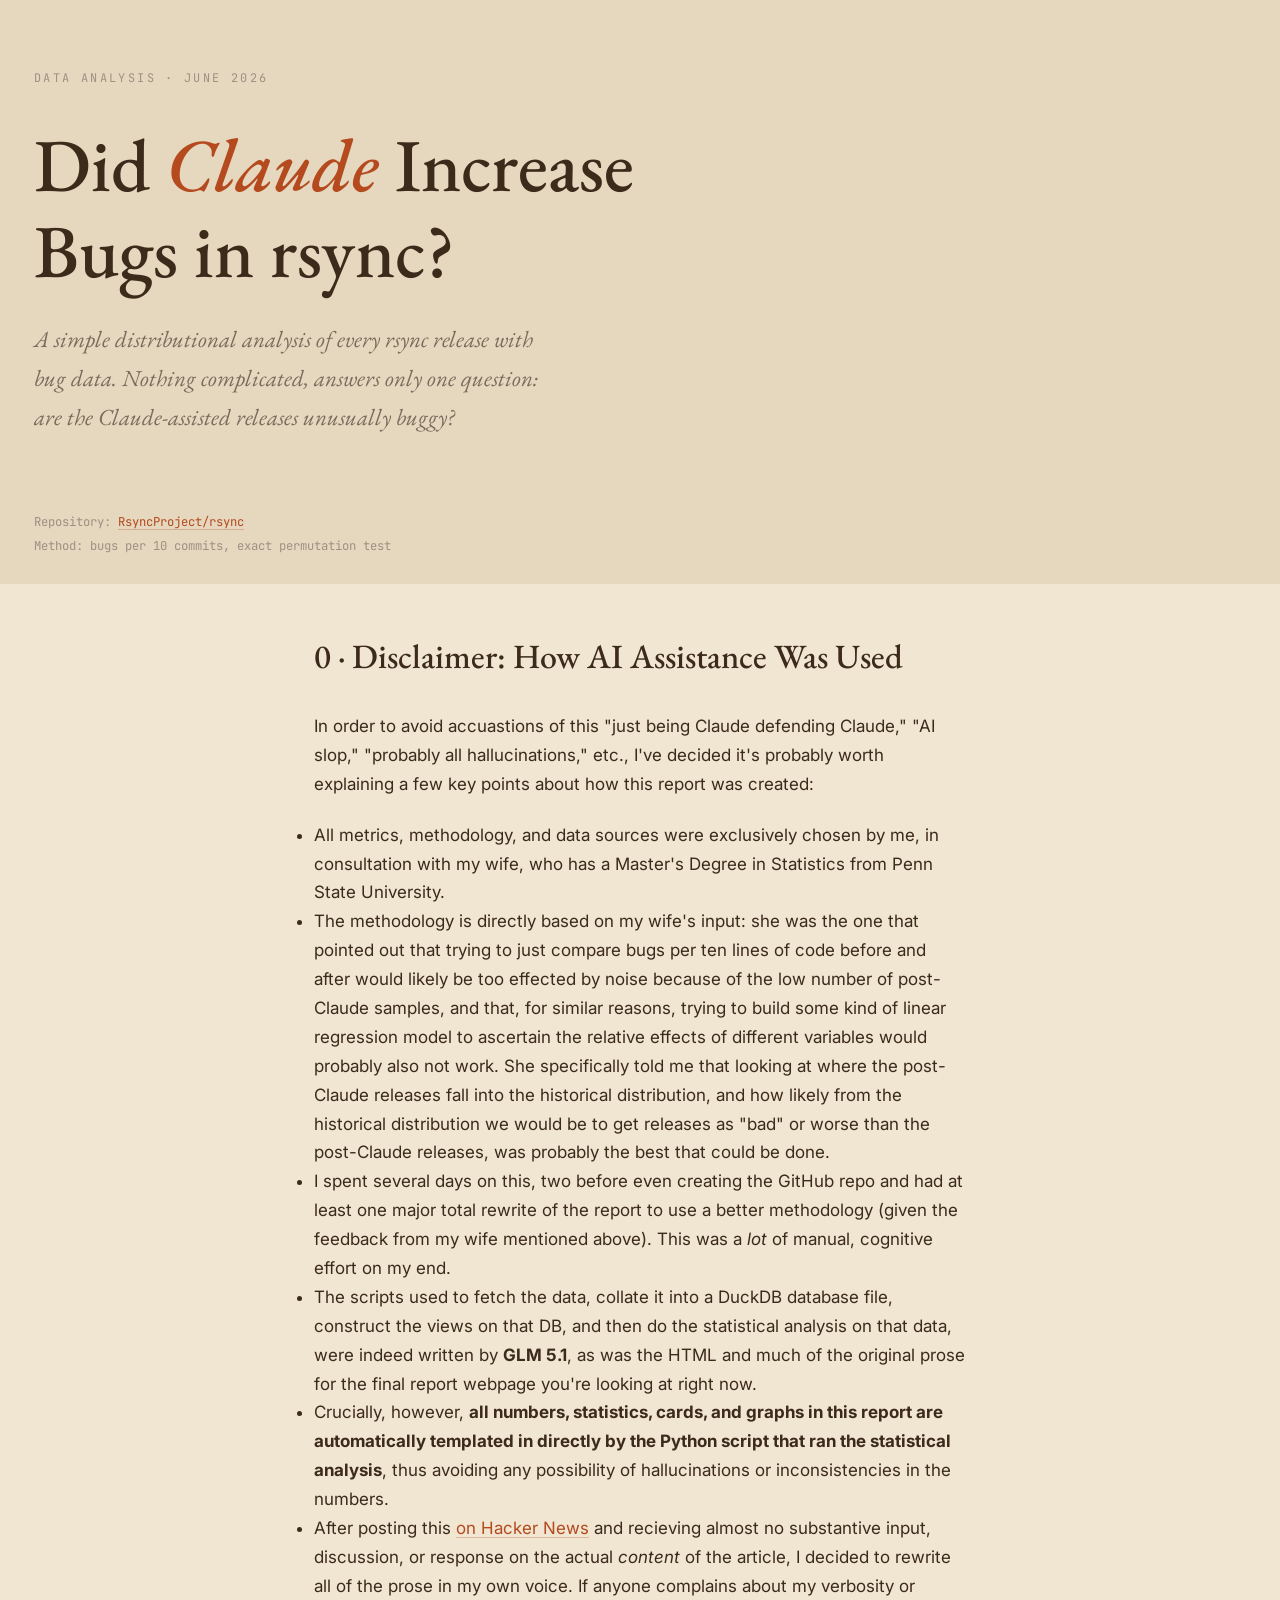
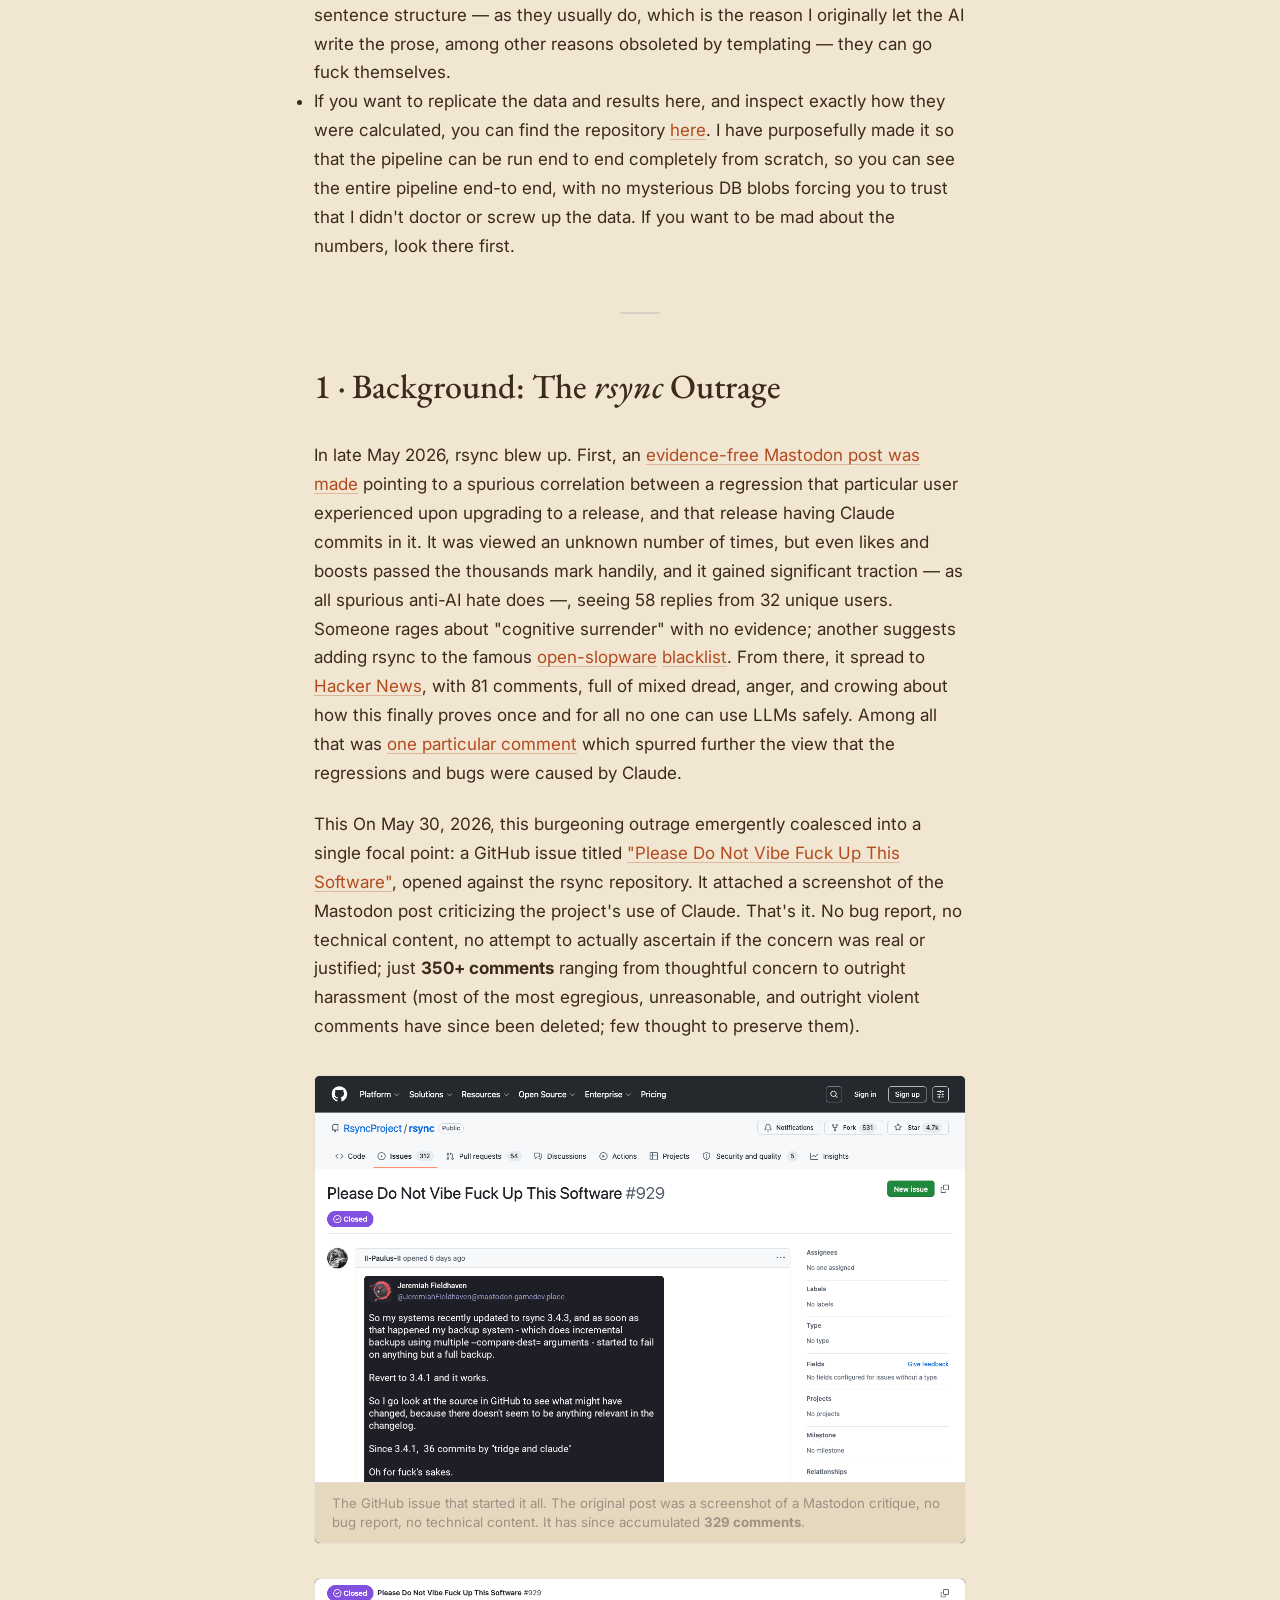
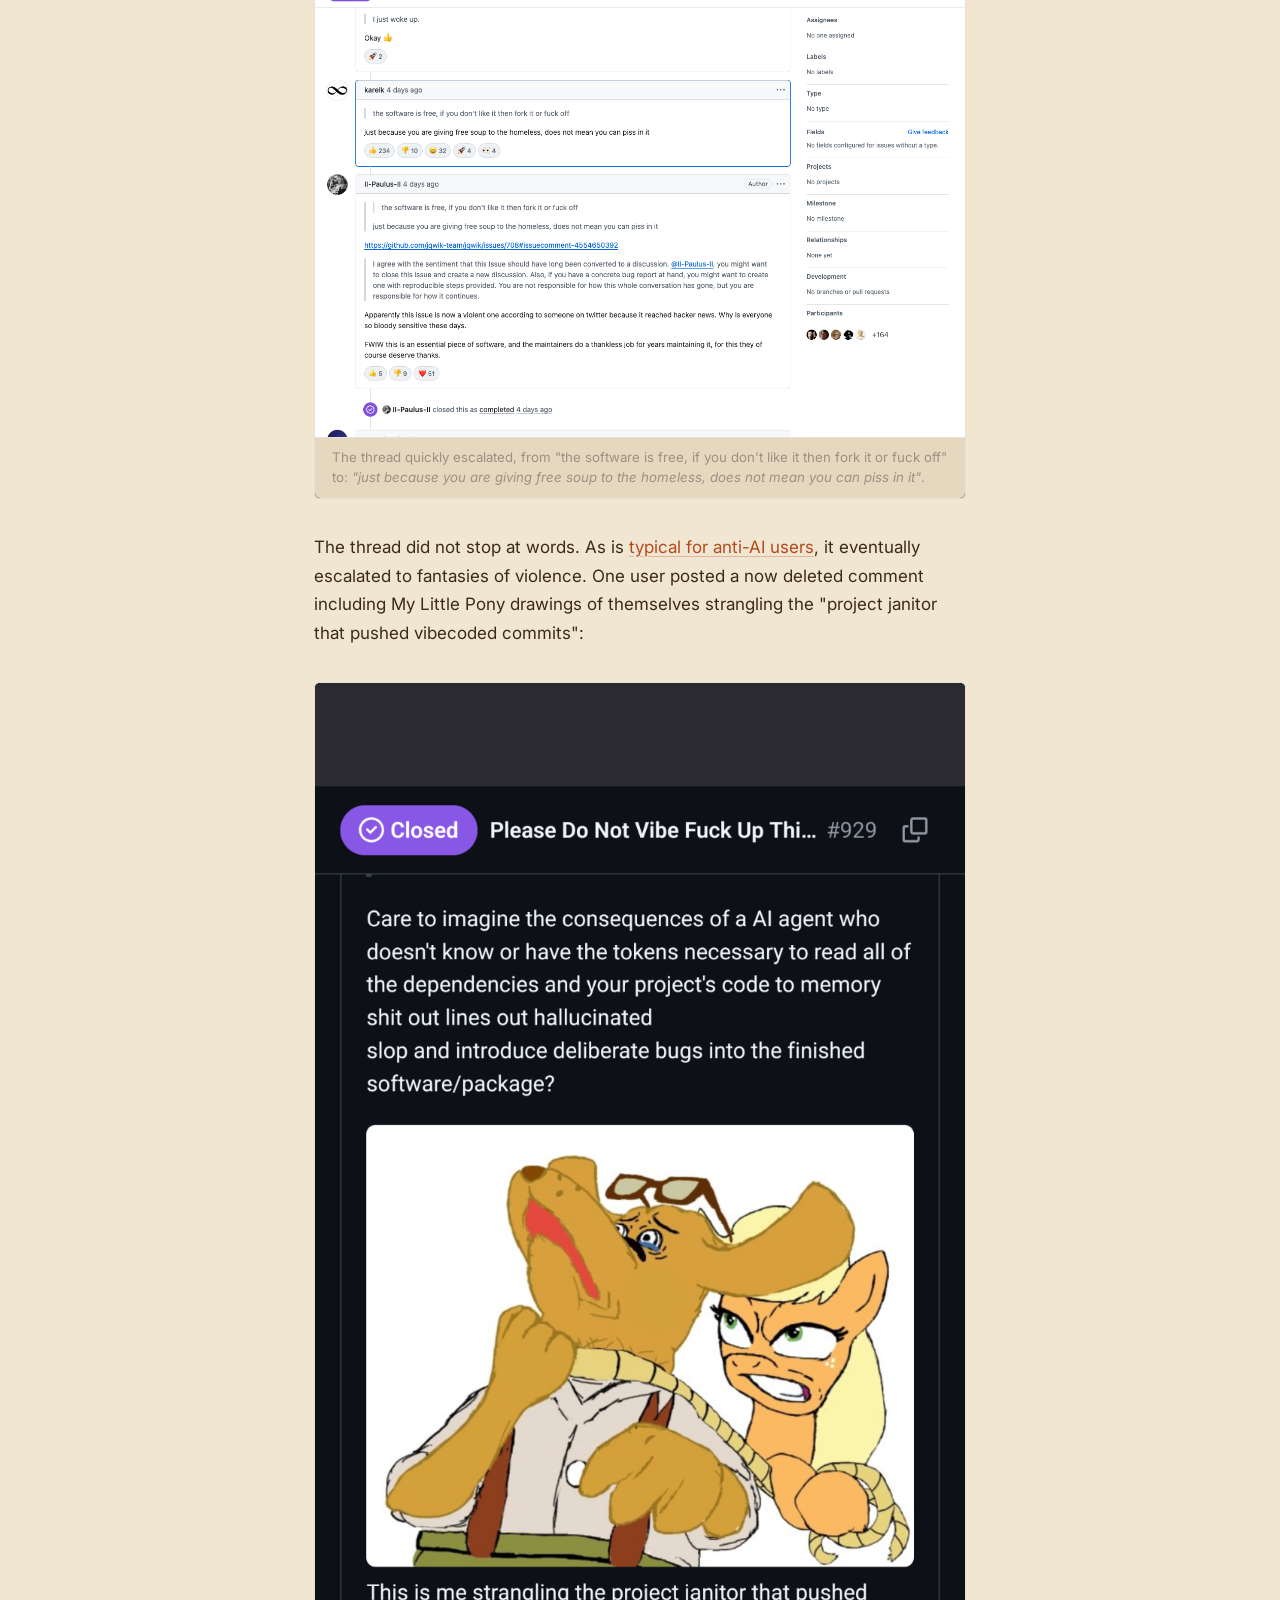
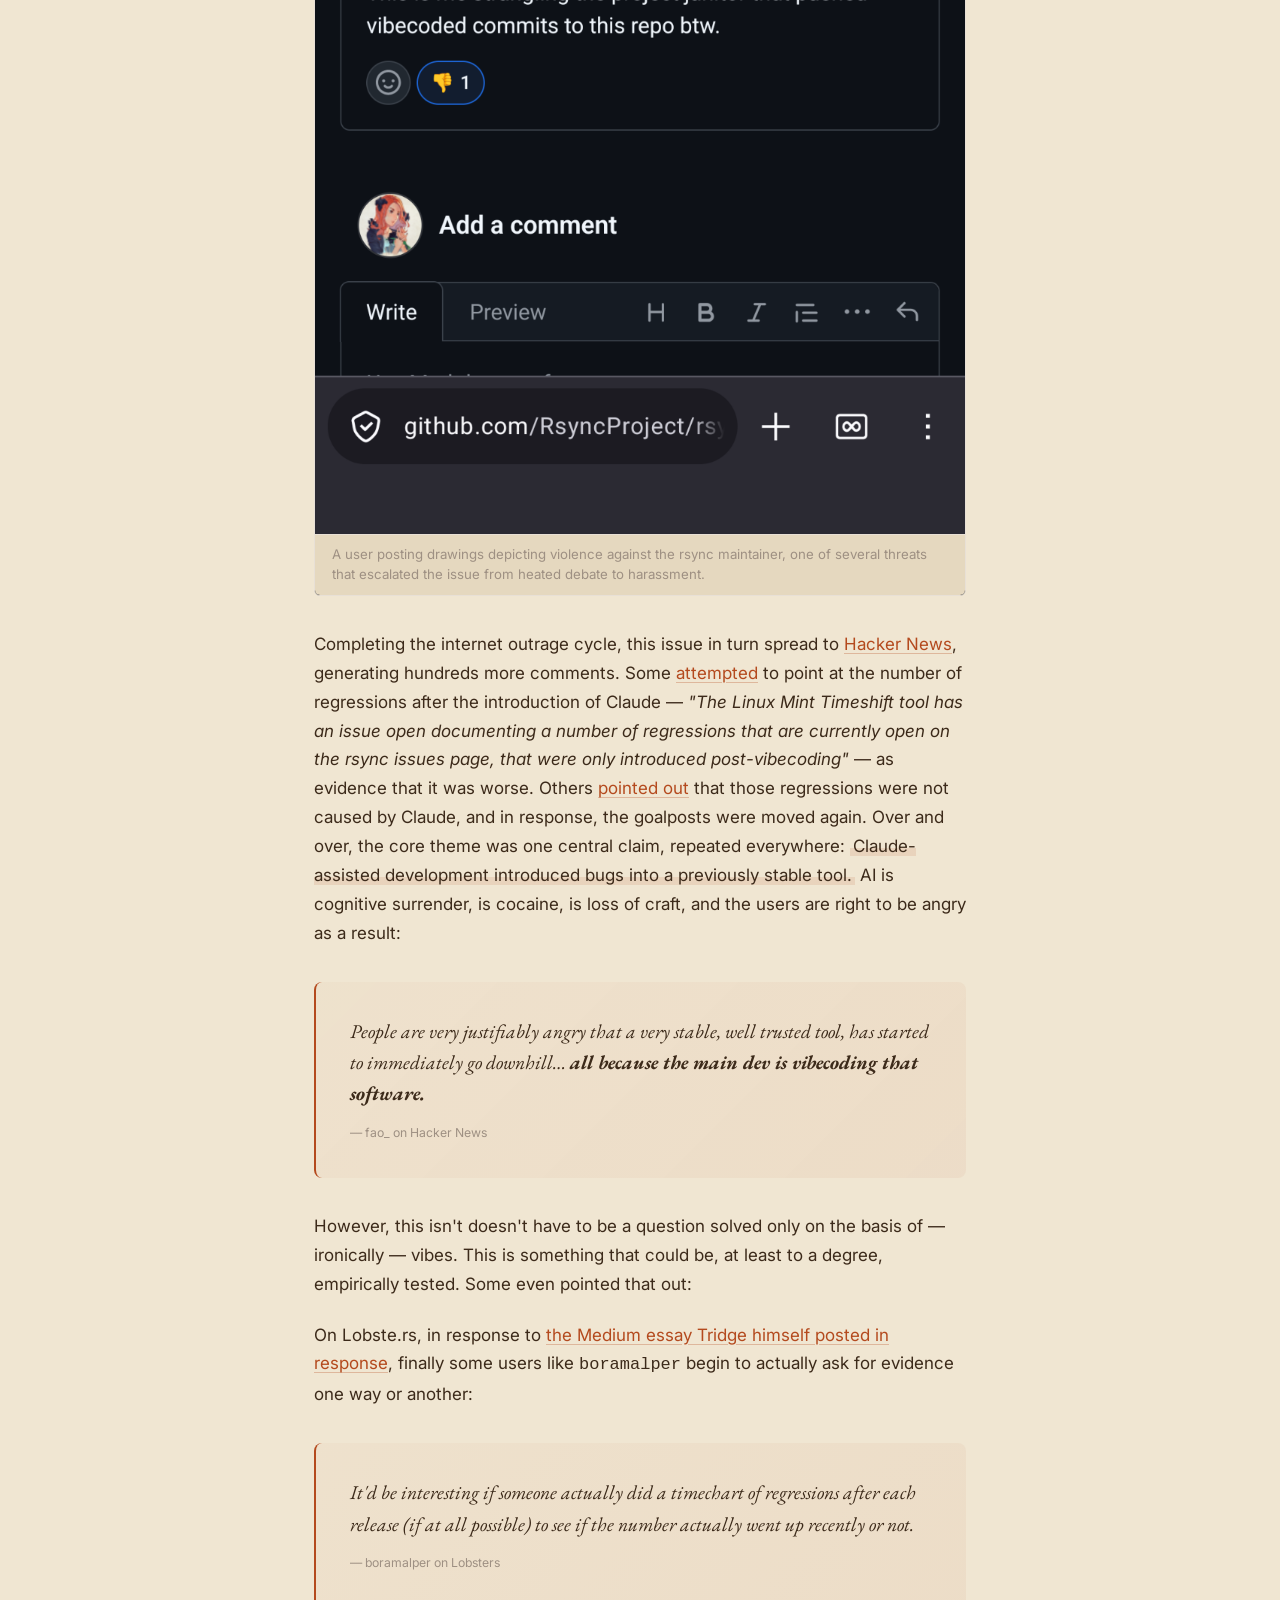
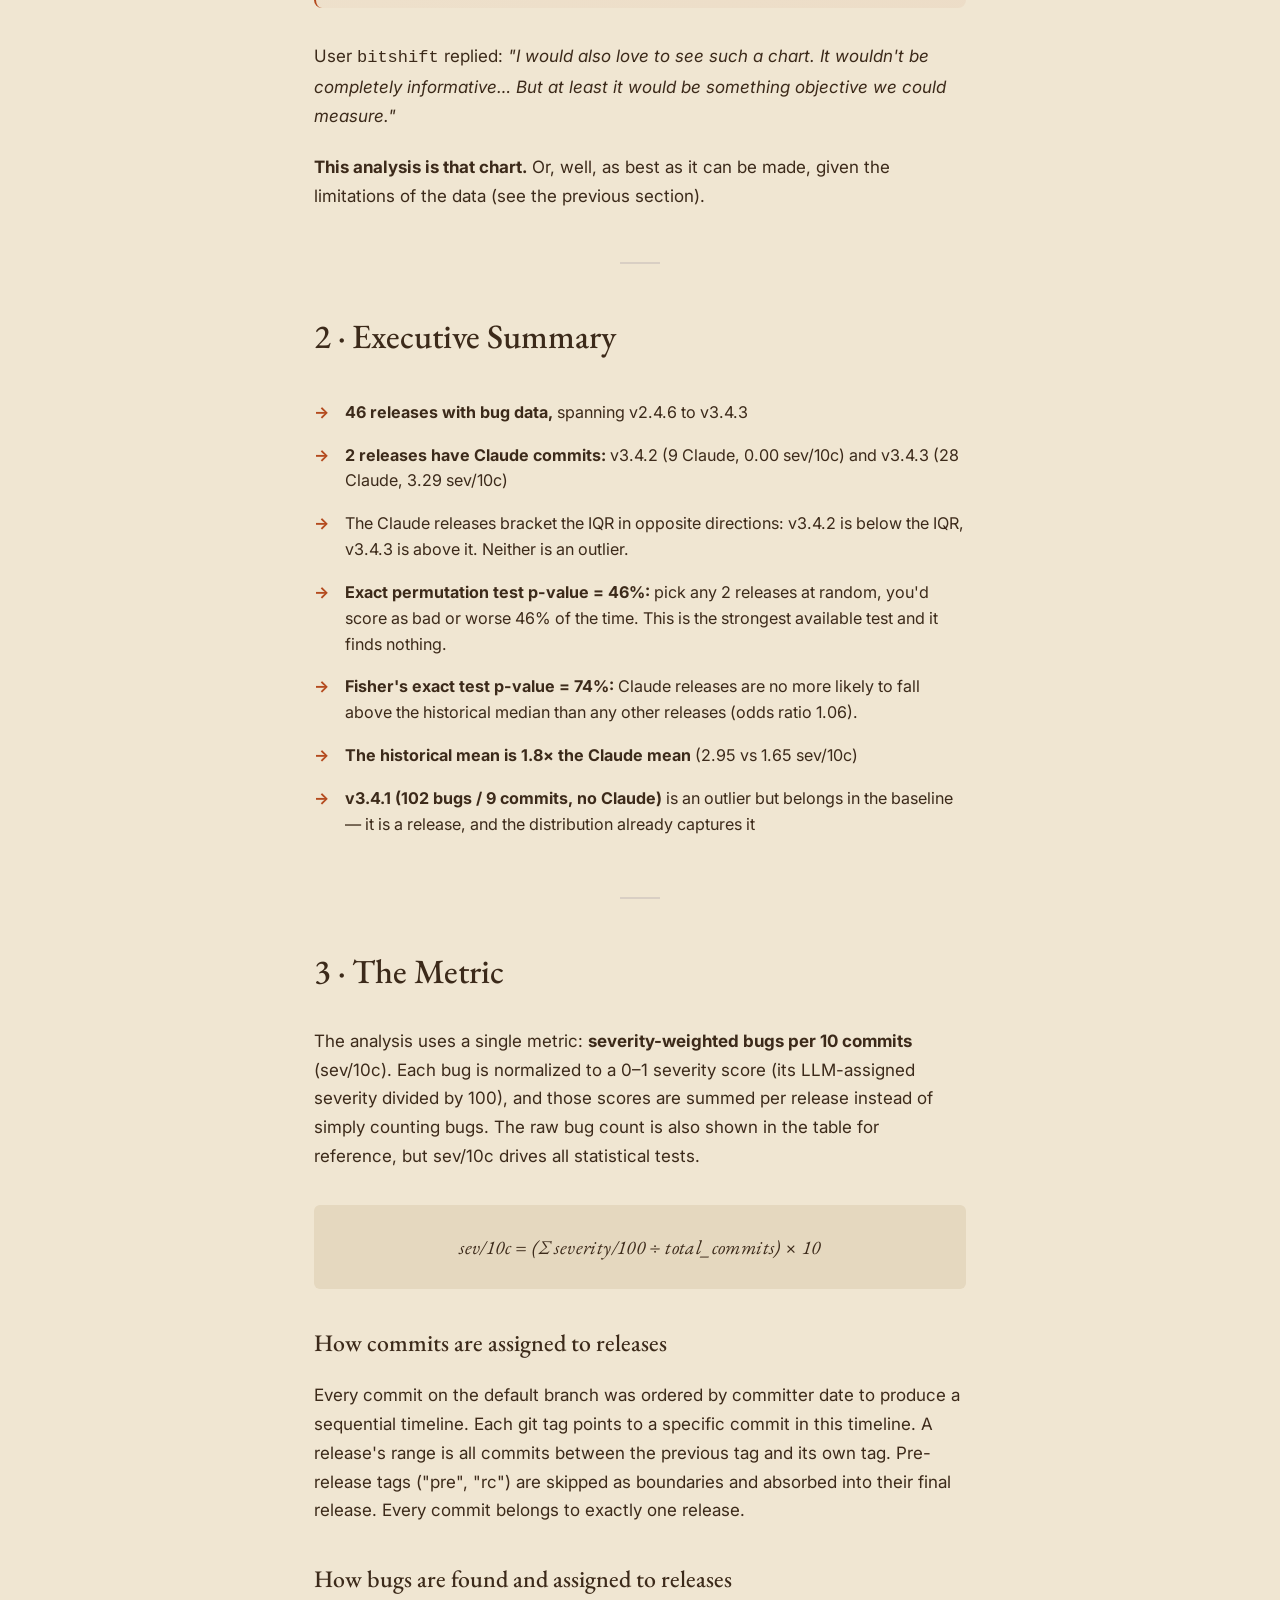
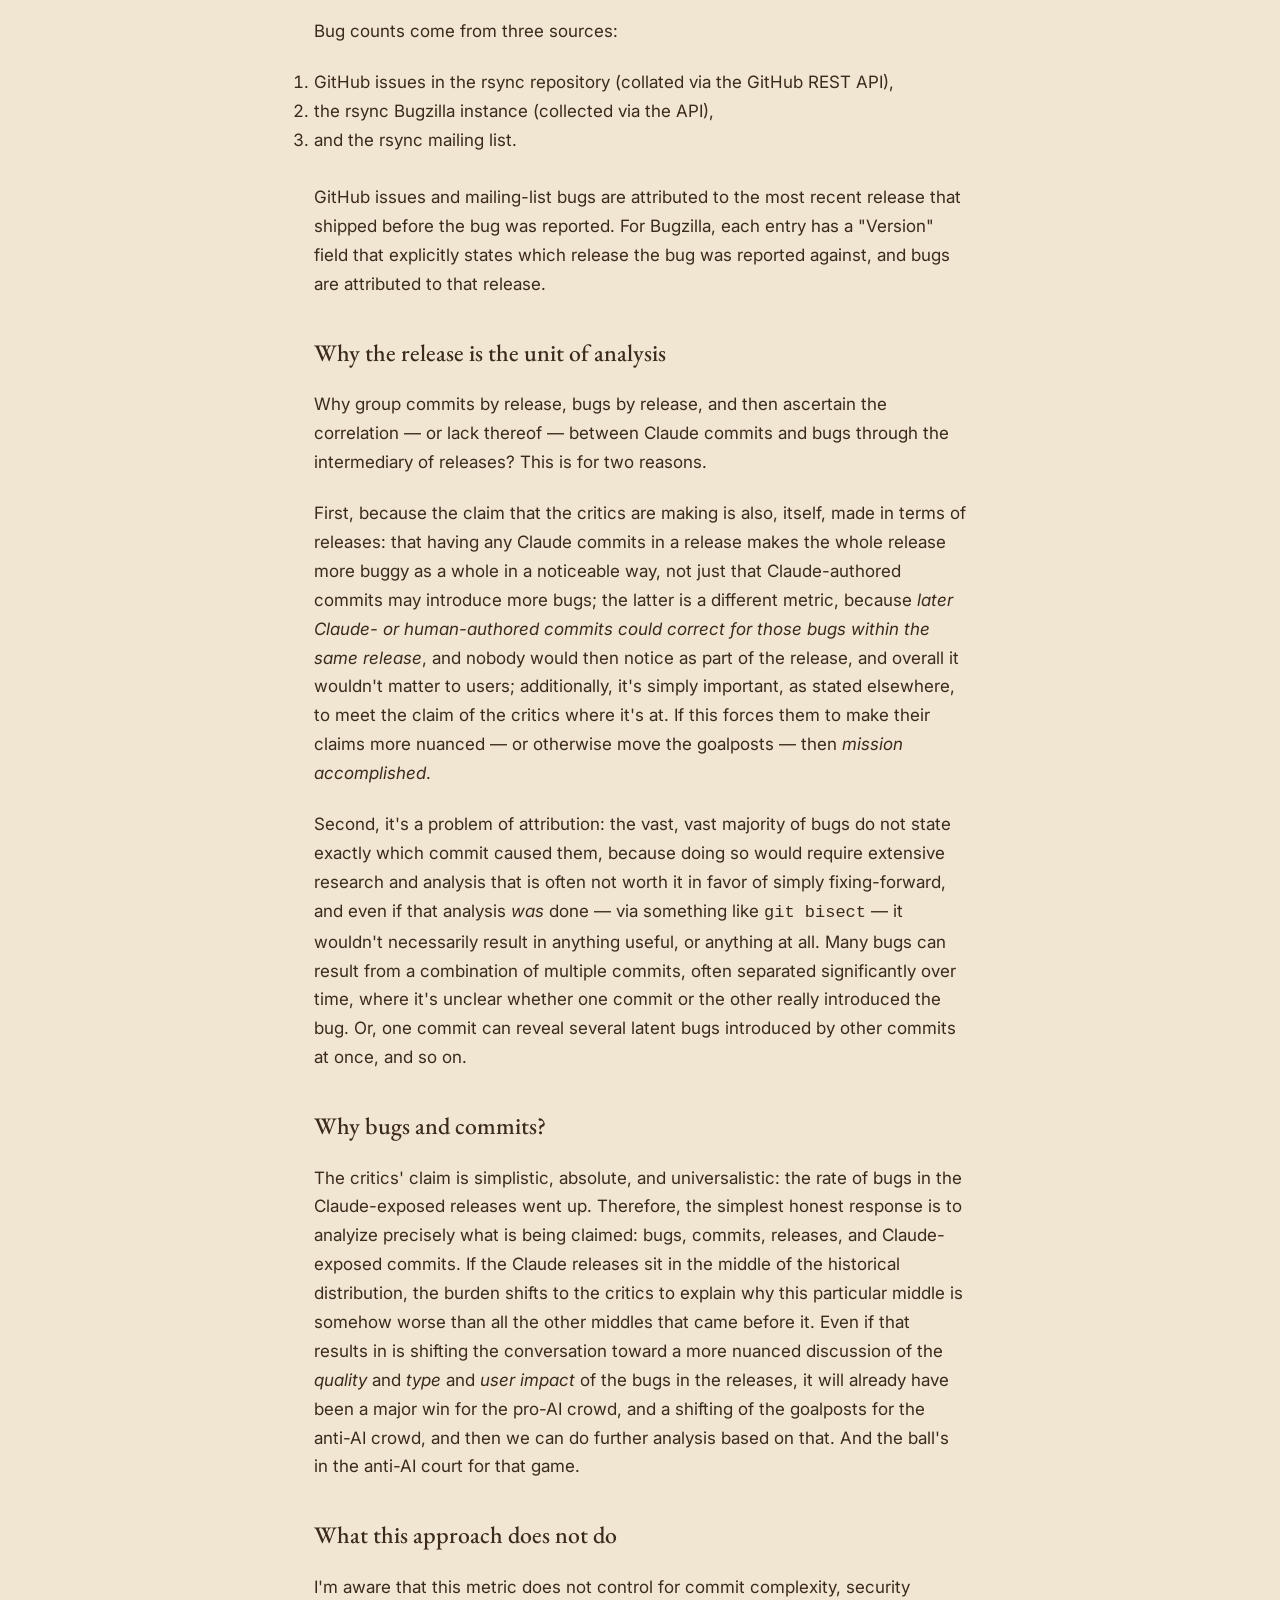
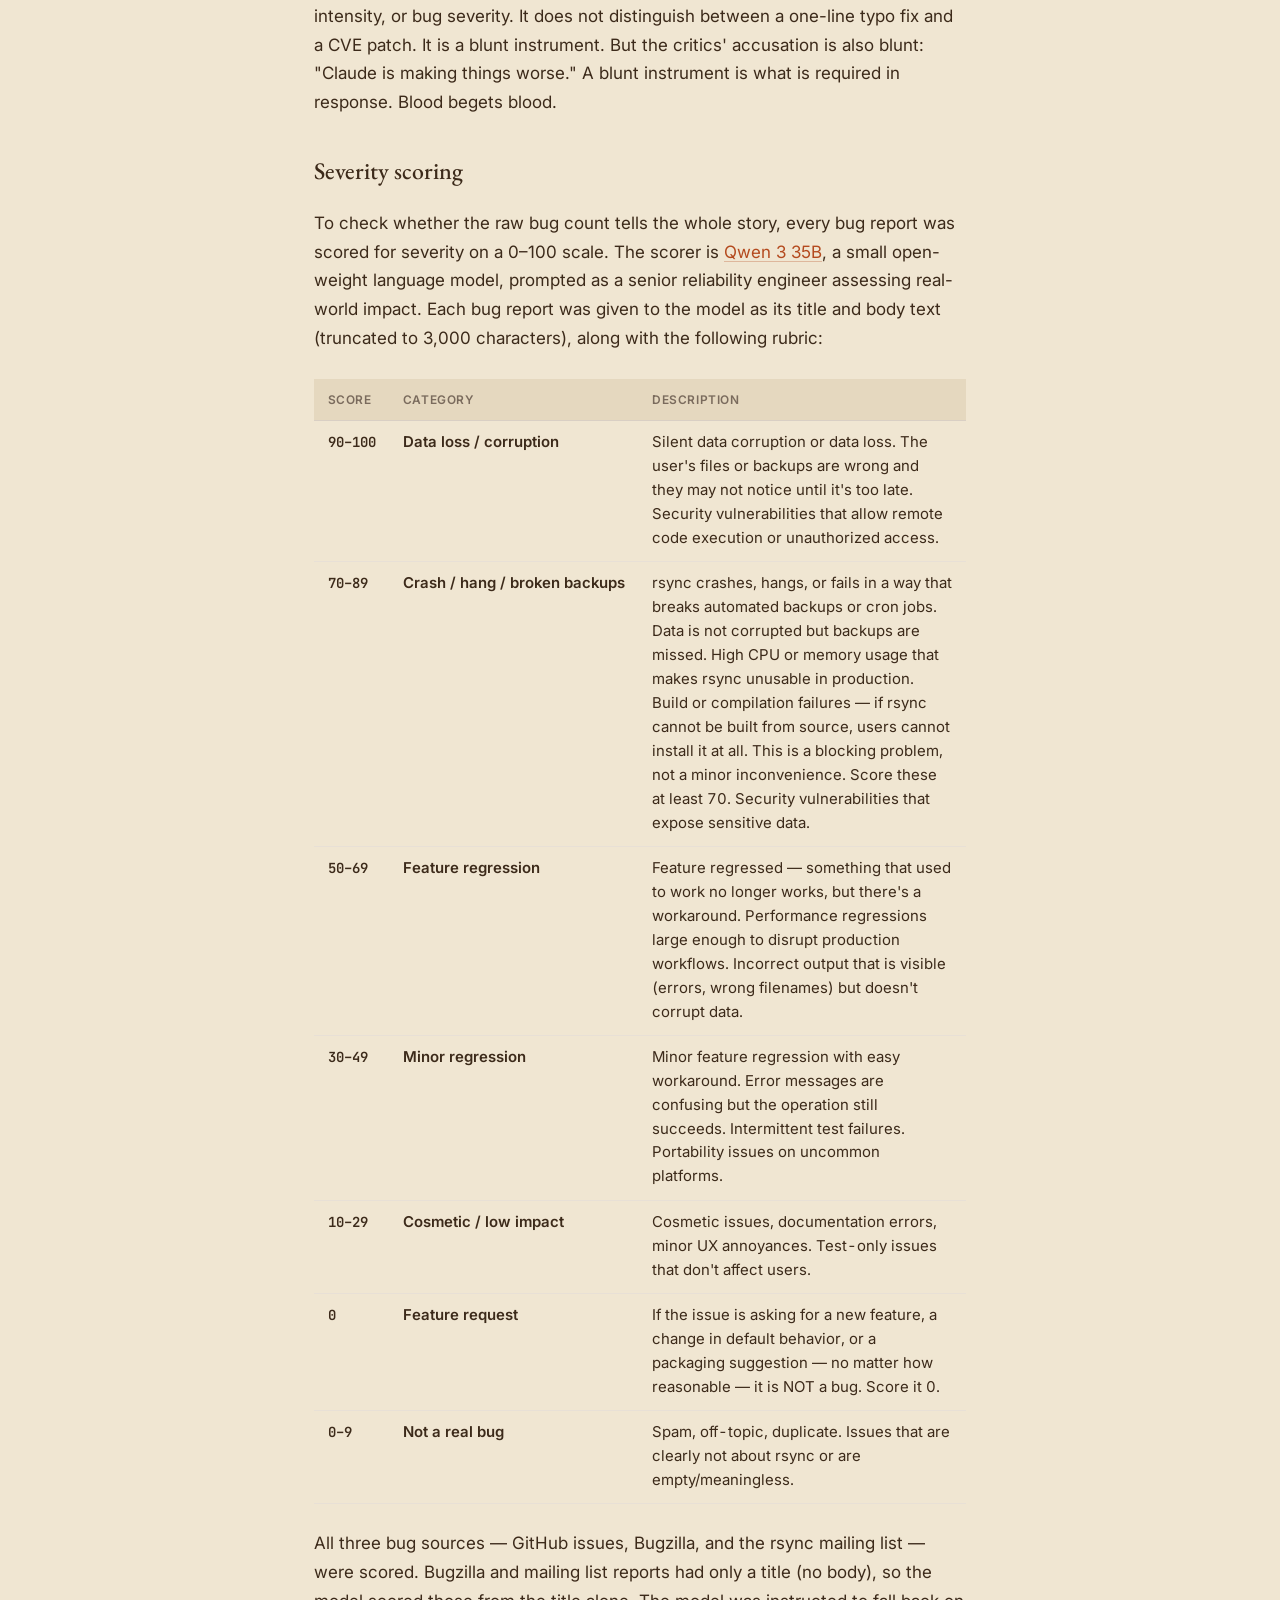
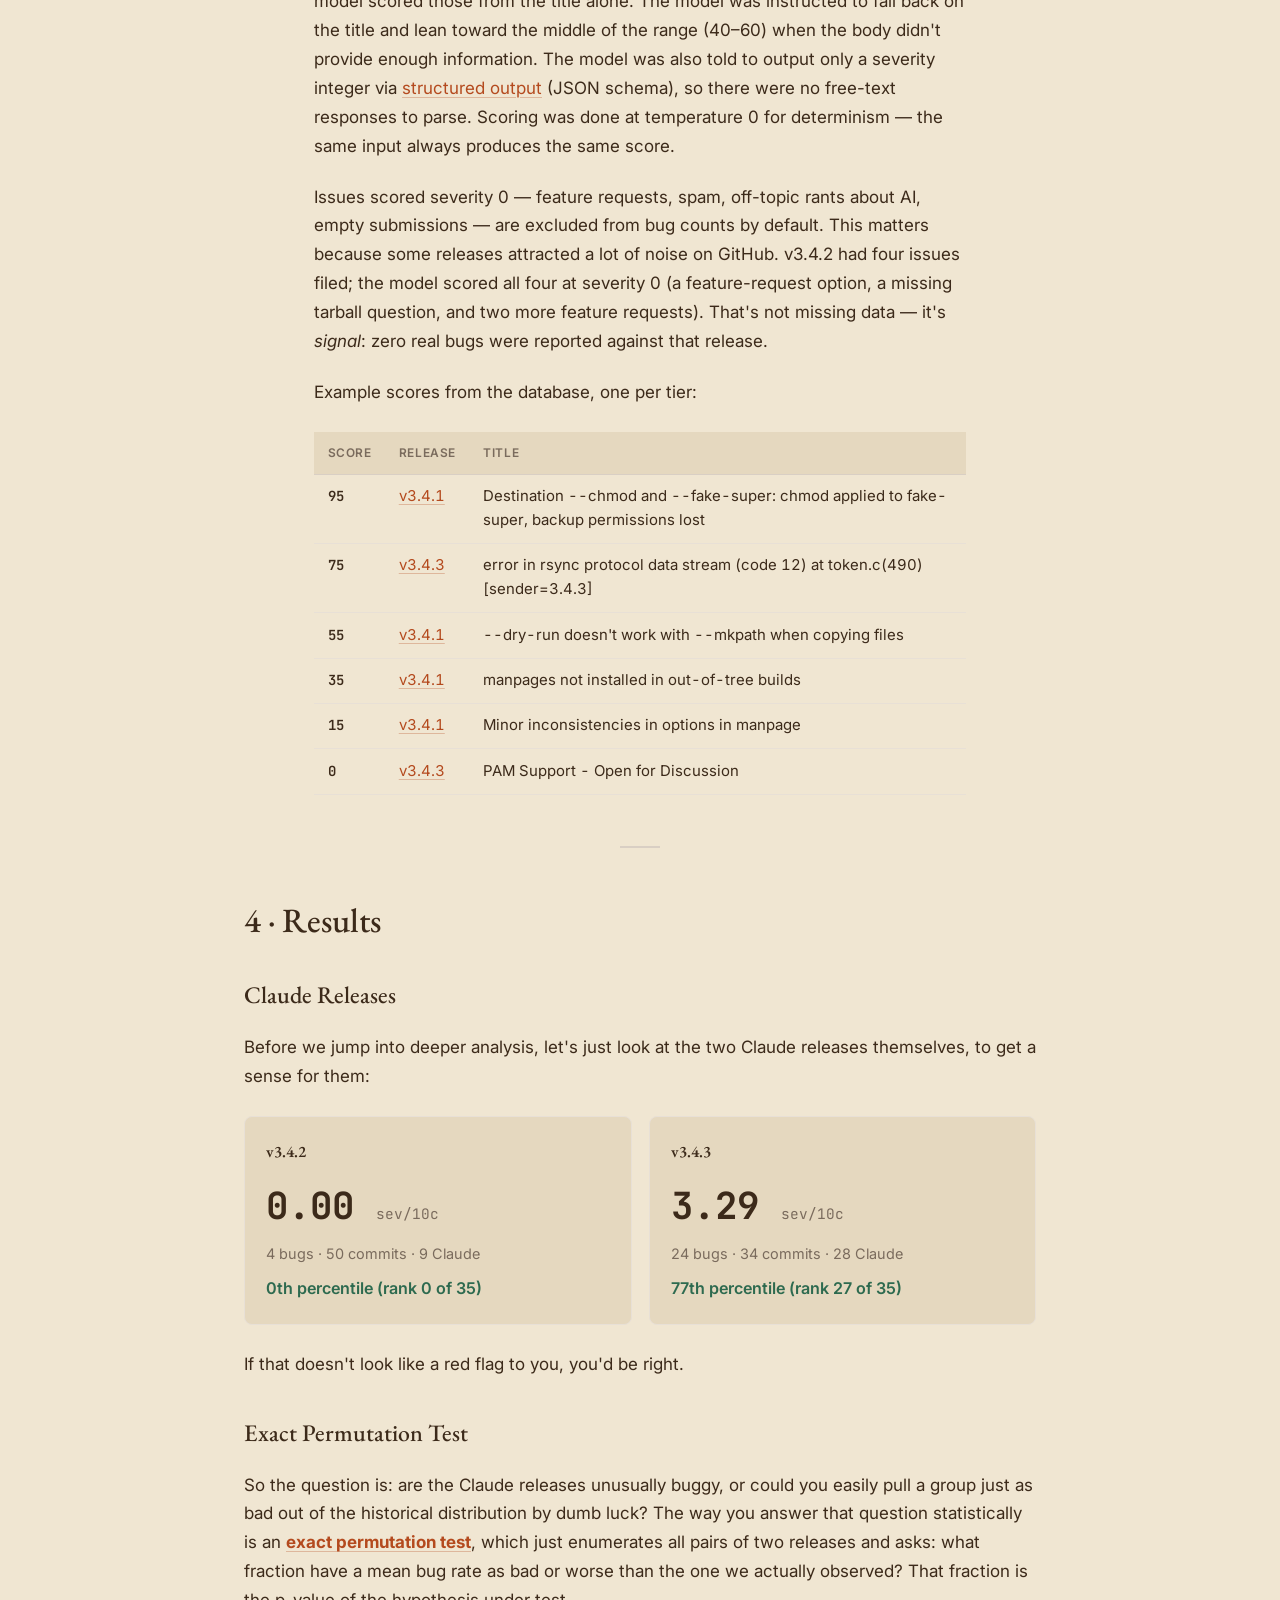
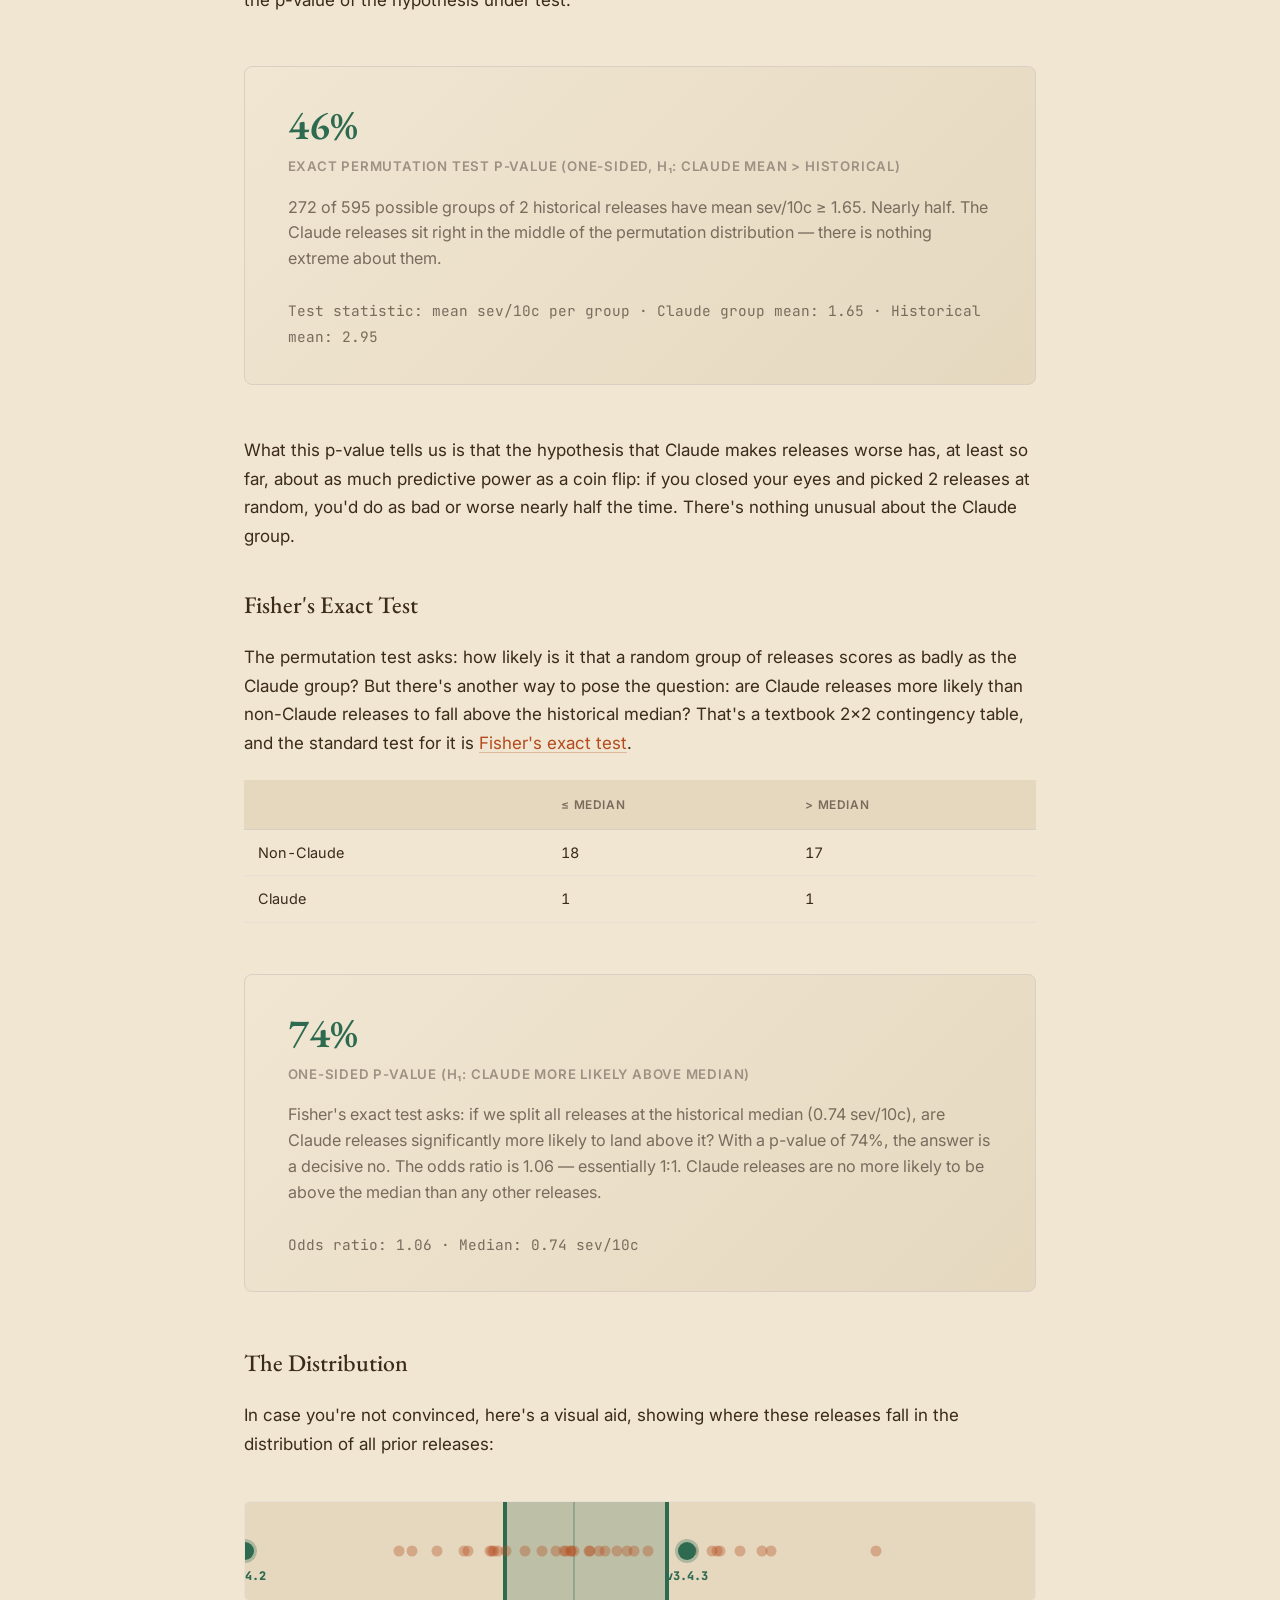
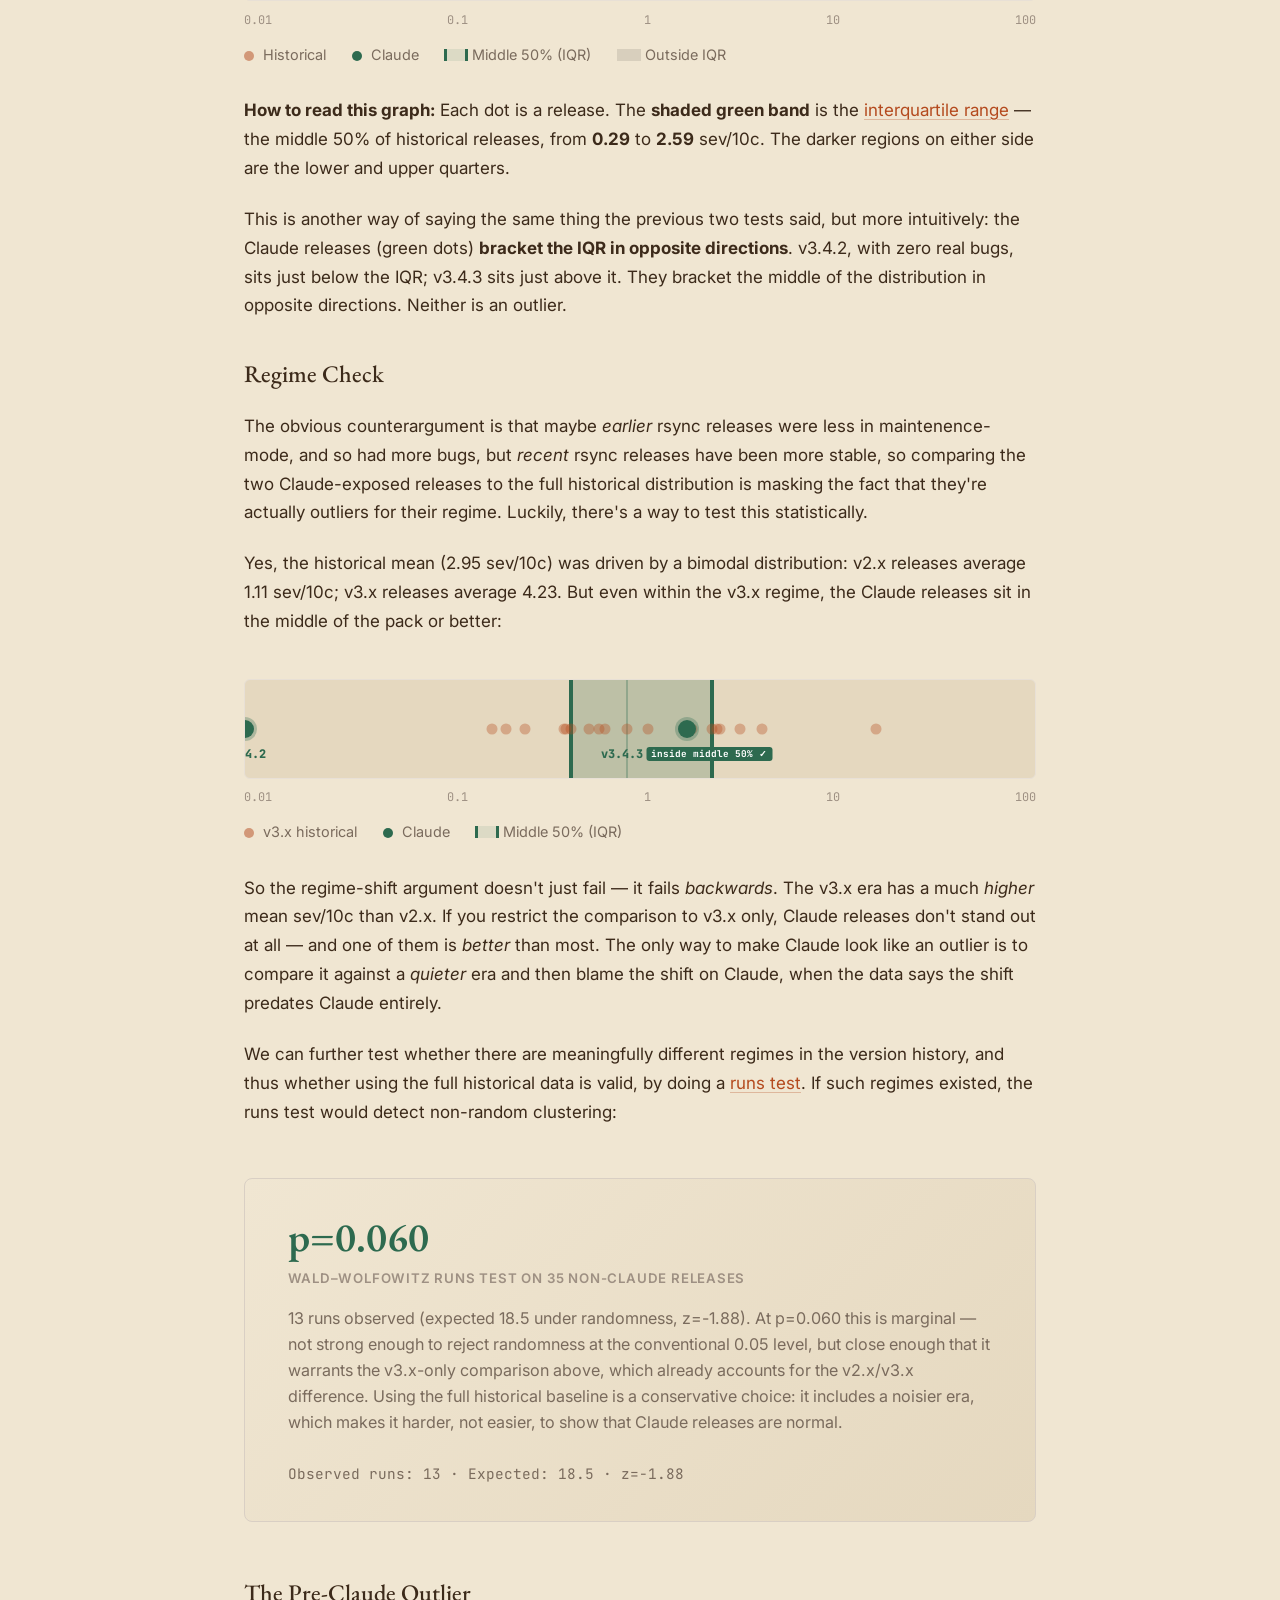
==== commit 5224b4cb: "severity weighted bugs" ====
--- a/docs/index_unfiltered.html
+++ b/docs/index_unfiltered.html
@@ -185,14 +185,16 @@
         <ul class="findings-list">
             <li><strong>46 releases with bug data,</strong> spanning v2.4.6 to
                 v3.4.3</li>
-            <li><strong>2 releases have Claude commits:</strong> v3.4.2 (9 Claude, 0.80 bugs/10c) and v3.4.3 (28 Claude, 7.06 bugs/10c)</li>
-            <li><strong>Both fall inside the middle 50%</strong> of the historical distribution</li>
-            <li><strong>Exact permutation test p-value = 46%:</strong> if you pick any
-                2 releases at random, you'd score as bad or worse 46% of the time</li>
-            <li><strong>The historical mean is 2× the Claude mean</strong> (7.59 vs
-                3.93 bugs/10c)</li>
-            <li><strong>No regime shift detected:</strong> runs test p=0.123, sequence is consistent with
-                randomness</li>
+            <li><strong>2 releases have Claude commits:</strong> v3.4.2 (9 Claude, 0.00 sev/10c) and v3.4.3 (28 Claude, 3.29 sev/10c)</li>
+            <li>The Claude releases bracket the IQR in opposite directions: v3.4.2 is below the IQR, v3.4.3 is above it. Neither is an outlier.</li>
+            <li><strong>Exact permutation test p-value = 46%:</strong> pick any
+                2 releases at random, you'd score as bad or worse 46% of the time.
+                This is the strongest available test and it finds nothing.</li>
+            <li><strong>Fisher's exact test p-value = 74%:</strong> Claude releases are
+                no more likely to fall above the historical median than any other releases
+                (odds ratio 1.06).</li>
+            <li><strong>The historical mean is 1.8× the Claude mean</strong> (2.95 vs
+                1.65 sev/10c)</li>
             <li><strong>v3.4.1 (102 bugs / 9 commits, no Claude)</strong> is an outlier
                 but belongs in the baseline — it is a release, and the distribution already captures it</li>
         </ul>
@@ -207,12 +209,13 @@
 
         <h2>3 · The Metric</h2>
 
-        <p>The analysis uses a single metric: <strong>bugs per 10 commits</strong> (bugs/10c). For each release, divide
-            the number of bugs attributed to it by the number of commits in its range, then multiply by 10. This
-            normalizes for release size.</p>
+        <p>The analysis uses a single metric: <strong>severity-weighted bugs per 10 commits</strong> (sev/10c).
+            Each bug is normalized to a 0–1 severity score (its LLM-assigned severity divided by 100), and those
+            scores are summed per release instead of simply counting bugs. The raw bug count is also shown in the
+            table for reference, but sev/10c drives all statistical tests.</p>
 
         <div class="formula">
-            bugs/10c = (bug_count ÷ total_commits) × 10
+            sev/10c = (Σ severity/100 ÷ total_commits) × 10
         </div>
 
         <h3>How commits are assigned to releases</h3>
@@ -301,15 +304,21 @@
             was instructed to fall back on the title and lean toward the middle of the range (40–60) when the body
             didn't provide enough information. The model was also told to output only a severity integer via
             <a href="https://openai.com/index/introducing-structured-outputs-in-the-api/">structured output</a>
-            (JSON schema), so there were no free-text responses to parse.</p>
+            (JSON schema), so there were no free-text responses to parse. Scoring was done at temperature&nbsp;0
+            for determinism — the same input always produces the same score.</p>
 
         <p>Issues scored severity&nbsp;0 — feature requests, spam, off-topic rants about AI, empty submissions — are
             excluded from bug counts by default. This matters because some releases attracted a lot of noise on
             GitHub. v3.4.2 had four issues filed; the model scored all four at severity&nbsp;0 (a feature-request
             option, a missing tarball question, and two more feature requests). That's not missing data — it's
-            <em>signal</em>: zero real bugs were reported against that release. v3.4.3 attracted a similar flood of
-            AI rage, but also had genuine bugs filed alongside the noise, and the scoring correctly separated the
-            two.</p>
+            <em>signal</em>: zero real bugs were reported against that release.</p>
+
+        <p>Example scores from the database, one per tier:</p>
+
+        <table class="rubric-table scoring-examples">
+<thead><tr><th>Score</th><th>Release</th><th>Title</th></tr></thead>
+<tbody><tr><td class="rubric-range">95</td><td><a href="https://github.com/RsyncProject/rsync/issues/750">v3.4.1</a></td><td>Destination --chmod and --fake-super: chmod applied to fake-super, backup permissions lost</td></tr><tr><td class="rubric-range">75</td><td><a href="https://github.com/RsyncProject/rsync/issues/951">v3.4.3</a></td><td>error in rsync protocol data stream (code 12) at token.c(490) [sender=3.4.3]</td></tr><tr><td class="rubric-range">55</td><td><a href="https://github.com/RsyncProject/rsync/issues/880">v3.4.1</a></td><td>--dry-run doesn't work with --mkpath when copying files</td></tr><tr><td class="rubric-range">35</td><td><a href="https://github.com/RsyncProject/rsync/issues/846">v3.4.1</a></td><td>manpages not installed in out-of-tree builds</td></tr><tr><td class="rubric-range">15</td><td><a href="https://github.com/RsyncProject/rsync/issues/866">v3.4.1</a></td><td>Minor inconsistencies in options in manpage</td></tr><tr><td class="rubric-range">0</td><td><a href="https://github.com/RsyncProject/rsync/issues/968">v3.4.3</a></td><td>PAM Support - Open for Discussion</td></tr></tbody>
+</table>
 
     </section>
 
@@ -327,7 +336,7 @@
             for them:</p>
 
         <div class="g">
-            <div class="c"><h3>v3.4.2</h3><div class="b">0.80 <span class="u">bugs/10c</span></div><div class="d">4 bugs · 50 commits · 9 Claude</div><div class="d pctile">31st percentile (rank 11 of 35)</div></div><div class="c"><h3>v3.4.3</h3><div class="b">7.06 <span class="u">bugs/10c</span></div><div class="d">24 bugs · 34 commits · 28 Claude</div><div class="d pctile">74th percentile (rank 26 of 35)</div></div>
+            <div class="c"><h3>v3.4.2</h3><div class="b">0.00 <span class="u">sev/10c</span></div><div class="d">4 bugs · 50 commits · 9 Claude</div><div class="d pctile">0th percentile (rank 0 of 35)</div></div><div class="c"><h3>v3.4.3</h3><div class="b">3.29 <span class="u">sev/10c</span></div><div class="d">24 bugs · 34 commits · 28 Claude</div><div class="d pctile">77th percentile (rank 27 of 35)</div></div>
         </div>
 
         <p>If that doesn't look like a red flag to you, you'd be right.</p>
@@ -347,13 +356,13 @@
             <div class="result-label">exact permutation test p-value (one-sided, H&#8321;: Claude mean > historical)
             </div>
             <div class="result-detail">
-                271 of 595 possible groups of 2 historical releases have mean
-                bugs/10c ≥ 3.93. Nearly half. The Claude releases sit right in the middle of the
+                272 of 595 possible groups of 2 historical releases have mean
+                sev/10c ≥ 1.65. Nearly half. The Claude releases sit right in the middle of the
                 permutation distribution — there is nothing extreme about them.
                 <br><br>
                 <span style="font-family:var(--mono);font-size:0.85rem">
-                    Test statistic: mean bugs/10c per group · Claude group mean: 3.93 · Historical mean:
-                    7.59
+                    Test statistic: mean sev/10c per group · Claude group mean: 1.65 · Historical mean:
+                    2.95
                 </span>
             </div>
         </div>
@@ -400,13 +409,13 @@
             <div class="result-label">one-sided p-value (H&#8321;: Claude more likely above median)</div>
             <div class="result-detail">
                 Fisher's exact test asks: if we split all releases at the historical median
-                (1.67 bugs/10c), are Claude releases significantly more likely to
+                (0.74 sev/10c), are Claude releases significantly more likely to
                 land above it? With a p-value of 74%, the answer is a decisive no.
                 The odds ratio is 1.06 &mdash; essentially 1:1. Claude releases are
                 no more likely to be above the median than any other releases.
                 <br><br>
                 <span style="font-family:var(--mono);font-size:0.85rem">
-                    Odds ratio: 1.06 &middot; Median: 1.67 bugs/10c
+                    Odds ratio: 1.06 &middot; Median: 0.74 sev/10c
                 </span>
             </div>
         </div>
@@ -417,50 +426,50 @@
             all prior releases:</p>
 
         <div class="strip">
-            <div class="outside" style="right:59.8%"></div>
-  <div class="outside" style="left:63.0%"></div>
-  <div class="iqr" style="left:40.2%;width:22.7%"></div>
-  <div class="iqr-center" style="left:51.6%">middle 50%</div>
-  <div class="med" style="left:49.4%"></div>
-  <div class="dot" style="left:48.6%;background:#b44a1e;width:11px;height:11px" title="v2.4.6: 1.54 bugs/10c"></div>
-  <div class="dot" style="left:38.6%;background:#b44a1e;width:11px;height:11px" title="v2.5.0: 0.55 bugs/10c"></div>
-  <div class="dot" style="left:39.2%;background:#b44a1e;width:11px;height:11px" title="v2.5.1: 0.58 bugs/10c"></div>
-  <div class="dot" style="left:38.0%;background:#b44a1e;width:11px;height:11px" title="v2.5.2: 0.51 bugs/10c"></div>
-  <div class="dot" style="left:52.8%;background:#b44a1e;width:11px;height:11px" title="v2.5.4: 2.38 bugs/10c"></div>
-  <div class="dot" style="left:53.3%;background:#b44a1e;width:11px;height:11px" title="v2.5.5: 2.50 bugs/10c"></div>
-  <div class="dot" style="left:39.3%;background:#b44a1e;width:11px;height:11px" title="v2.5.6: 0.59 bugs/10c"></div>
-  <div class="dot" style="left:32.8%;background:#b44a1e;width:11px;height:11px" title="v2.6.0: 0.30 bugs/10c"></div>
-  <div class="dot" style="left:23.4%;background:#b44a1e;width:11px;height:11px" title="v2.6.1: 0.11 bugs/10c"></div>
-  <div class="dot" style="left:71.8%;background:#b44a1e;width:11px;height:11px" title="v2.6.2: 17.06 bugs/10c"></div>
-  <div class="dot" style="left:46.9%;background:#b44a1e;width:11px;height:11px" title="v2.6.3: 1.29 bugs/10c"></div>
-  <div class="dot" style="left:32.5%;background:#b44a1e;width:11px;height:11px" title="v2.6.4: 0.29 bugs/10c"></div>
-  <div class="dot" style="left:45.3%;background:#b44a1e;width:11px;height:11px" title="v2.6.5: 1.10 bugs/10c"></div>
-  <div class="dot" style="left:30.3%;background:#b44a1e;width:11px;height:11px" title="v2.6.7: 0.23 bugs/10c"></div>
-  <div class="dot" style="left:49.4%;background:#b44a1e;width:11px;height:11px" title="v2.6.8: 1.67 bugs/10c"></div>
-  <div class="dot" style="left:51.3%;background:#b44a1e;width:11px;height:11px" title="v2.6.9: 2.03 bugs/10c"></div>
-  <div class="dot" style="left:41.1%;background:#b44a1e;width:11px;height:11px" title="v3.0.0: 0.70 bugs/10c"></div>
-  <div class="dot" style="left:39.3%;background:#b44a1e;width:11px;height:11px" title="v3.0.1: 0.59 bugs/10c"></div>
-  <div class="dot" style="left:67.7%;background:#b44a1e;width:11px;height:11px" title="v3.0.2: 11.11 bugs/10c"></div>
-  <div class="dot" style="left:57.8%;background:#b44a1e;width:11px;height:11px" title="v3.0.3: 4.00 bugs/10c"></div>
-  <div class="dot" style="left:55.0%;background:#b44a1e;width:11px;height:11px" title="v3.1.0: 2.98 bugs/10c"></div>
-  <div class="dot" style="left:67.0%;background:#b44a1e;width:11px;height:11px" title="v3.1.1: 10.30 bugs/10c"></div>
-  <div class="dot" style="left:66.3%;background:#b44a1e;width:11px;height:11px" title="v3.1.2: 9.65 bugs/10c"></div>
-  <div class="dot" style="left:70.1%;background:#b44a1e;width:11px;height:11px" title="v3.1.3: 14.26 bugs/10c"></div>
-  <div class="dot" style="left:42.2%;background:#b44a1e;width:11px;height:11px" title="v3.2.0: 0.79 bugs/10c"></div>
-  <div class="dot" style="left:47.9%;background:#b44a1e;width:11px;height:11px" title="v3.2.1: 1.43 bugs/10c"></div>
-  <div class="dot" style="left:56.4%;background:#b44a1e;width:11px;height:11px" title="v3.2.2: 3.45 bugs/10c"></div>
-  <div class="dot" style="left:67.2%;background:#b44a1e;width:11px;height:11px" title="v3.2.3: 10.57 bugs/10c"></div>
-  <div class="dot" style="left:47.4%;background:#b44a1e;width:11px;height:11px" title="v3.2.4: 1.36 bugs/10c"></div>
-  <div class="dot" style="left:52.3%;background:#b44a1e;width:11px;height:11px" title="v3.2.5: 2.26 bugs/10c"></div>
-  <div class="dot" style="left:57.6%;background:#b44a1e;width:11px;height:11px" title="v3.2.6: 3.93 bugs/10c"></div>
-  <div class="dot" style="left:74.0%;background:#b44a1e;width:11px;height:11px" title="v3.2.7: 21.33 bugs/10c"></div>
-  <div class="dot" style="left:73.4%;background:#b44a1e;width:11px;height:11px" title="v3.3.0: 20.00 bugs/10c"></div>
-  <div class="dot" style="left:44.4%;background:#b44a1e;width:11px;height:11px" title="v3.4.0: 1.00 bugs/10c"></div>
-  <div class="dot" style="left:90.1%;background:#b44a1e;width:11px;height:11px" title="v3.4.1: 113.33 bugs/10c"></div>
-  <div class="dot claude-dot" style="left:42.3%;background:#2d6a4f;width:18px;height:18px" title="v3.4.2: 0.80 bugs/10c"></div>
-  <div class="dot-tag" style="left:42.3%">v3.4.2<span class="badge">inside middle 50% ✓</span></div>
-  <div class="dot claude-dot" style="left:63.3%;background:#2d6a4f;width:18px;height:18px" title="v3.4.3: 7.06 bugs/10c"></div>
-  <div class="dot-tag" style="left:63.3%">v3.4.3<span class="badge">inside middle 50% ✓</span></div>
+            <div class="outside" style="right:67.4%"></div>
+  <div class="outside" style="left:53.6%"></div>
+  <div class="iqr" style="left:32.6%;width:21.1%"></div>
+  <div class="iqr-center" style="left:43.1%">middle 50%</div>
+  <div class="med" style="left:41.6%"></div>
+  <div class="dot" style="left:43.7%;background:#b44a1e;width:11px;height:11px" title="v2.4.6: 0.92 sev/10c"></div>
+  <div class="dot" style="left:28.2%;background:#b44a1e;width:11px;height:11px" title="v2.5.0: 0.18 sev/10c"></div>
+  <div class="dot" style="left:31.5%;background:#b44a1e;width:11px;height:11px" title="v2.5.1: 0.26 sev/10c"></div>
+  <div class="dot" style="left:31.0%;background:#b44a1e;width:11px;height:11px" title="v2.5.2: 0.25 sev/10c"></div>
+  <div class="dot" style="left:49.2%;background:#b44a1e;width:11px;height:11px" title="v2.5.4: 1.64 sev/10c"></div>
+  <div class="dot" style="left:47.1%;background:#b44a1e;width:11px;height:11px" title="v2.5.5: 1.32 sev/10c"></div>
+  <div class="dot" style="left:32.0%;background:#b44a1e;width:11px;height:11px" title="v2.5.6: 0.28 sev/10c"></div>
+  <div class="dot" style="left:27.7%;background:#b44a1e;width:11px;height:11px" title="v2.6.0: 0.18 sev/10c"></div>
+  <div class="dot" style="left:19.5%;background:#b44a1e;width:11px;height:11px" title="v2.6.1: 0.08 sev/10c"></div>
+  <div class="dot" style="left:66.6%;background:#b44a1e;width:11px;height:11px" title="v2.6.2: 9.88 sev/10c"></div>
+  <div class="dot" style="left:39.4%;background:#b44a1e;width:11px;height:11px" title="v2.6.3: 0.59 sev/10c"></div>
+  <div class="dot" style="left:24.3%;background:#b44a1e;width:11px;height:11px" title="v2.6.4: 0.12 sev/10c"></div>
+  <div class="dot" style="left:37.6%;background:#b44a1e;width:11px;height:11px" title="v2.6.5: 0.49 sev/10c"></div>
+  <div class="dot" style="left:21.1%;background:#b44a1e;width:11px;height:11px" title="v2.6.7: 0.09 sev/10c"></div>
+  <div class="dot" style="left:41.6%;background:#b44a1e;width:11px;height:11px" title="v2.6.8: 0.74 sev/10c"></div>
+  <div class="dot" style="left:41.3%;background:#b44a1e;width:11px;height:11px" title="v2.6.9: 0.72 sev/10c"></div>
+  <div class="dot" style="left:33.1%;background:#b44a1e;width:11px;height:11px" title="v3.0.0: 0.31 sev/10c"></div>
+  <div class="dot" style="left:35.5%;background:#b44a1e;width:11px;height:11px" title="v3.0.1: 0.40 sev/10c"></div>
+  <div class="dot" style="left:59.1%;background:#b44a1e;width:11px;height:11px" title="v3.0.2: 4.56 sev/10c"></div>
+  <div class="dot" style="left:51.0%;background:#b44a1e;width:11px;height:11px" title="v3.0.3: 1.96 sev/10c"></div>
+  <div class="dot" style="left:43.6%;background:#b44a1e;width:11px;height:11px" title="v3.1.0: 0.92 sev/10c"></div>
+  <div class="dot" style="left:59.7%;background:#b44a1e;width:11px;height:11px" title="v3.1.1: 4.86 sev/10c"></div>
+  <div class="dot" style="left:55.7%;background:#b44a1e;width:11px;height:11px" title="v3.1.2: 3.22 sev/10c"></div>
+  <div class="dot" style="left:60.1%;background:#b44a1e;width:11px;height:11px" title="v3.1.3: 5.07 sev/10c"></div>
+  <div class="dot" style="left:31.3%;background:#b44a1e;width:11px;height:11px" title="v3.2.0: 0.25 sev/10c"></div>
+  <div class="dot" style="left:41.3%;background:#b44a1e;width:11px;height:11px" title="v3.2.1: 0.72 sev/10c"></div>
+  <div class="dot" style="left:48.4%;background:#b44a1e;width:11px;height:11px" title="v3.2.2: 1.51 sev/10c"></div>
+  <div class="dot" style="left:56.6%;background:#b44a1e;width:11px;height:11px" title="v3.2.3: 3.52 sev/10c"></div>
+  <div class="dot" style="left:40.6%;background:#b44a1e;width:11px;height:11px" title="v3.2.4: 0.67 sev/10c"></div>
+  <div class="dot" style="left:44.8%;background:#b44a1e;width:11px;height:11px" title="v3.2.5: 1.04 sev/10c"></div>
+  <div class="dot" style="left:45.6%;background:#b44a1e;width:11px;height:11px" title="v3.2.6: 1.13 sev/10c"></div>
+  <div class="dot" style="left:65.4%;background:#b44a1e;width:11px;height:11px" title="v3.2.7: 8.73 sev/10c"></div>
+  <div class="dot" style="left:62.7%;background:#b44a1e;width:11px;height:11px" title="v3.3.0: 6.66 sev/10c"></div>
+  <div class="dot" style="left:40.4%;background:#b44a1e;width:11px;height:11px" title="v3.4.0: 0.66 sev/10c"></div>
+  <div class="dot" style="left:79.9%;background:#b44a1e;width:11px;height:11px" title="v3.4.1: 39.39 sev/10c"></div>
+  <div class="dot claude-dot" style="left:0.0%;background:#2d6a4f;width:18px;height:18px" title="v3.4.2: 0.00 sev/10c"></div>
+  <div class="dot-tag" style="left:0.0%">v3.4.2</div>
+  <div class="dot claude-dot" style="left:55.9%;background:#2d6a4f;width:18px;height:18px" title="v3.4.3: 3.29 sev/10c"></div>
+  <div class="dot-tag" style="left:55.9%">v3.4.3</div>
         </div>
         <div class="axis">
             <span>0.01</span><span>0.1</span><span>1</span><span>10</span><span>100</span>
@@ -483,15 +492,15 @@
         <p>
             <b>How to read this graph:</b> Each dot is a release. The <strong>shaded green band</strong> is the
             <a href="https://en.wikipedia.org/wiki/Interquartile_range">interquartile range</a> —
-            the middle 50% of historical releases, from <strong>0.65</strong> to <strong>6.82</strong> bugs/10c.
+            the middle 50% of historical releases, from <strong>0.29</strong> to <strong>2.59</strong> sev/10c.
             The darker regions on either side are the lower and upper quarters.
         </p>
 
         <p>
             This is another way of saying the same thing the previous two tests said, but more
-            intuitively: that the Claude releases (green dots) <strong>don't both fall inside the IQR</strong> —
-            their bug rates fall within the typical historical range. (Check the numbers if you don't
-            believe the graph.)
+            intuitively: the Claude releases (green dots) <strong>bracket the IQR in opposite directions</strong>. v3.4.2, with zero real
+            bugs, sits just below the IQR; v3.4.3 sits just above it. They bracket the middle of the distribution
+            in opposite directions. Neither is an outlier.
         </p>
 
         <h3>Regime Check</h3>
@@ -501,39 +510,39 @@
             releases to the full historical distribution is masking the fact that they're actually outliers for their
             regime. Luckily, there's a way to test this statistically.</p>
 
-        <p>Yes, the historical mean (7.59 bugs/10c) was driven by a bimodal distribution: v2.x releases
-            average 2.04 bugs/10c; v3.x releases average 11.47. But even within the v3.x regime,
+        <p>Yes, the historical mean (2.95 sev/10c) was driven by a bimodal distribution: v2.x releases
+            average 1.11 sev/10c; v3.x releases average 4.23. But even within the v3.x regime,
             the Claude releases sit in the middle of the pack or better:</p>
 
         <div class="strip">
-            <div class="outside" style="right:52.3%"></div>
-  <div class="outside" style="left:67.4%"></div>
-  <div class="iqr" style="left:47.7%;width:19.8%"></div>
-  <div class="iqr-center" style="left:57.6%">middle 50%</div>
-  <div class="med" style="left:57.6%"></div>
-  <div class="dot" style="left:41.1%;background:#b44a1e;width:11px;height:11px" title="v3.0.0: 0.70 bugs/10c"></div>
-  <div class="dot" style="left:39.3%;background:#b44a1e;width:11px;height:11px" title="v3.0.1: 0.59 bugs/10c"></div>
-  <div class="dot" style="left:67.7%;background:#b44a1e;width:11px;height:11px" title="v3.0.2: 11.11 bugs/10c"></div>
-  <div class="dot" style="left:57.8%;background:#b44a1e;width:11px;height:11px" title="v3.0.3: 4.00 bugs/10c"></div>
-  <div class="dot" style="left:55.0%;background:#b44a1e;width:11px;height:11px" title="v3.1.0: 2.98 bugs/10c"></div>
-  <div class="dot" style="left:67.0%;background:#b44a1e;width:11px;height:11px" title="v3.1.1: 10.30 bugs/10c"></div>
-  <div class="dot" style="left:66.3%;background:#b44a1e;width:11px;height:11px" title="v3.1.2: 9.65 bugs/10c"></div>
-  <div class="dot" style="left:70.1%;background:#b44a1e;width:11px;height:11px" title="v3.1.3: 14.26 bugs/10c"></div>
-  <div class="dot" style="left:42.2%;background:#b44a1e;width:11px;height:11px" title="v3.2.0: 0.79 bugs/10c"></div>
-  <div class="dot" style="left:47.9%;background:#b44a1e;width:11px;height:11px" title="v3.2.1: 1.43 bugs/10c"></div>
-  <div class="dot" style="left:56.4%;background:#b44a1e;width:11px;height:11px" title="v3.2.2: 3.45 bugs/10c"></div>
-  <div class="dot" style="left:67.2%;background:#b44a1e;width:11px;height:11px" title="v3.2.3: 10.57 bugs/10c"></div>
-  <div class="dot" style="left:47.4%;background:#b44a1e;width:11px;height:11px" title="v3.2.4: 1.36 bugs/10c"></div>
-  <div class="dot" style="left:52.3%;background:#b44a1e;width:11px;height:11px" title="v3.2.5: 2.26 bugs/10c"></div>
-  <div class="dot" style="left:57.6%;background:#b44a1e;width:11px;height:11px" title="v3.2.6: 3.93 bugs/10c"></div>
-  <div class="dot" style="left:74.0%;background:#b44a1e;width:11px;height:11px" title="v3.2.7: 21.33 bugs/10c"></div>
-  <div class="dot" style="left:73.4%;background:#b44a1e;width:11px;height:11px" title="v3.3.0: 20.00 bugs/10c"></div>
-  <div class="dot" style="left:44.4%;background:#b44a1e;width:11px;height:11px" title="v3.4.0: 1.00 bugs/10c"></div>
-  <div class="dot" style="left:90.1%;background:#b44a1e;width:11px;height:11px" title="v3.4.1: 113.33 bugs/10c"></div>
-  <div class="dot claude-dot" style="left:42.3%;background:#2d6a4f;width:18px;height:18px" title="v3.4.2: 0.80 bugs/10c"></div>
-  <div class="dot-tag" style="left:42.3%">v3.4.2</div>
-  <div class="dot claude-dot" style="left:63.3%;background:#2d6a4f;width:18px;height:18px" title="v3.4.3: 7.06 bugs/10c"></div>
-  <div class="dot-tag" style="left:63.3%">v3.4.3<span class="badge">inside middle 50% ✓</span></div>
+            <div class="outside" style="right:59.0%"></div>
+  <div class="outside" style="left:59.4%"></div>
+  <div class="iqr" style="left:41.0%;width:18.4%"></div>
+  <div class="iqr-center" style="left:50.2%">middle 50%</div>
+  <div class="med" style="left:48.4%"></div>
+  <div class="dot" style="left:33.1%;background:#b44a1e;width:11px;height:11px" title="v3.0.0: 0.31 sev/10c"></div>
+  <div class="dot" style="left:35.5%;background:#b44a1e;width:11px;height:11px" title="v3.0.1: 0.40 sev/10c"></div>
+  <div class="dot" style="left:59.1%;background:#b44a1e;width:11px;height:11px" title="v3.0.2: 4.56 sev/10c"></div>
+  <div class="dot" style="left:51.0%;background:#b44a1e;width:11px;height:11px" title="v3.0.3: 1.96 sev/10c"></div>
+  <div class="dot" style="left:43.6%;background:#b44a1e;width:11px;height:11px" title="v3.1.0: 0.92 sev/10c"></div>
+  <div class="dot" style="left:59.7%;background:#b44a1e;width:11px;height:11px" title="v3.1.1: 4.86 sev/10c"></div>
+  <div class="dot" style="left:55.7%;background:#b44a1e;width:11px;height:11px" title="v3.1.2: 3.22 sev/10c"></div>
+  <div class="dot" style="left:60.1%;background:#b44a1e;width:11px;height:11px" title="v3.1.3: 5.07 sev/10c"></div>
+  <div class="dot" style="left:31.3%;background:#b44a1e;width:11px;height:11px" title="v3.2.0: 0.25 sev/10c"></div>
+  <div class="dot" style="left:41.3%;background:#b44a1e;width:11px;height:11px" title="v3.2.1: 0.72 sev/10c"></div>
+  <div class="dot" style="left:48.4%;background:#b44a1e;width:11px;height:11px" title="v3.2.2: 1.51 sev/10c"></div>
+  <div class="dot" style="left:56.6%;background:#b44a1e;width:11px;height:11px" title="v3.2.3: 3.52 sev/10c"></div>
+  <div class="dot" style="left:40.6%;background:#b44a1e;width:11px;height:11px" title="v3.2.4: 0.67 sev/10c"></div>
+  <div class="dot" style="left:44.8%;background:#b44a1e;width:11px;height:11px" title="v3.2.5: 1.04 sev/10c"></div>
+  <div class="dot" style="left:45.6%;background:#b44a1e;width:11px;height:11px" title="v3.2.6: 1.13 sev/10c"></div>
+  <div class="dot" style="left:65.4%;background:#b44a1e;width:11px;height:11px" title="v3.2.7: 8.73 sev/10c"></div>
+  <div class="dot" style="left:62.7%;background:#b44a1e;width:11px;height:11px" title="v3.3.0: 6.66 sev/10c"></div>
+  <div class="dot" style="left:40.4%;background:#b44a1e;width:11px;height:11px" title="v3.4.0: 0.66 sev/10c"></div>
+  <div class="dot" style="left:79.9%;background:#b44a1e;width:11px;height:11px" title="v3.4.1: 39.39 sev/10c"></div>
+  <div class="dot claude-dot" style="left:0.0%;background:#2d6a4f;width:18px;height:18px" title="v3.4.2: 0.00 sev/10c"></div>
+  <div class="dot-tag" style="left:0.0%">v3.4.2</div>
+  <div class="dot claude-dot" style="left:55.9%;background:#2d6a4f;width:18px;height:18px" title="v3.4.3: 3.29 sev/10c"></div>
+  <div class="dot-tag" style="left:55.9%">v3.4.3<span class="badge">inside middle 50% ✓</span></div>
         </div>
         <div class="axis">
             <span>0.01</span><span>0.1</span><span>1</span><span>10</span><span>100</span>
@@ -551,7 +560,7 @@
         <br>
 
         <p>So the regime-shift argument doesn't just fail — it fails <em>backwards</em>. The v3.x era has a
-            much <i>higher</i> mean bugs/10c than v2.x. If you restrict the comparison to v3.x only, Claude releases
+            much <i>higher</i> mean sev/10c than v2.x. If you restrict the comparison to v3.x only, Claude releases
             don't stand out at all — and one of them is <em>better</em> than most. The only way to make Claude look
             like an outlier is to compare it against a <i>quieter</i> era and then blame the shift on Claude, when
             the data says the shift predates Claude entirely.</p>
@@ -559,19 +568,21 @@
         <p>We can further test whether there are meaningfully different regimes in the version history, and thus
             whether using the full historical data is valid, by doing a
             <a href="https://en.wikipedia.org/wiki/Wald%E2%80%93Wolfowitz_runs_test">runs test</a>.
-            If such regimes existed, the runs test would detect non-random clustering — it doesn't:</p>
+            If such regimes existed, the runs test would detect non-random clustering:</p>
 
         <div class="result-callout">
-            <div class="result-number">p=0.123</div>
+            <div class="result-number">p=0.060</div>
             <div class="result-label">Wald–Wolfowitz runs test on 35 non-Claude releases</div>
             <div class="result-detail">
-                14 runs observed (expected 18.5 under randomness, z=-1.54).
-                There is no evidence of temporal clustering — the sequence is consistent with a
-                random draw from the same distribution throughout. Using the full historical baseline
-                is valid.
+                13 runs observed (expected 18.5 under randomness, z=-1.88).
+                At p=0.060 this is marginal — not strong enough to reject randomness at the conventional
+                0.05 level, but close enough that it warrants the v3.x-only comparison above, which
+                already accounts for the v2.x/v3.x difference. Using the full historical baseline
+                is a conservative choice: it includes a noisier era, which makes it harder, not easier,
+                to show that Claude releases are normal.
                 <br><br>
                 <span style="font-family:var(--mono);font-size:0.85rem">
-                    Observed runs: 14 · Expected: 18.5 · z=-1.54
+                    Observed runs: 13 · Expected: 18.5 · z=-1.88
                 </span>
             </div>
         </div>
@@ -583,7 +594,7 @@
                 introduction of Claude</i>:</p>
 
         <div class="result-callout">
-            <div class="result-number">113.33</div>
+            <div class="result-number">39.39</div>
             <div class="result-label">bugs per 10 commits — v3.4.1, no Claude</div>
             <div class="result-detail">
                 The highest bug rate in the entire dataset. 102 bugs in 9 commits, a hotfix
@@ -610,47 +621,48 @@
                         <th>Commits</th>
                         <th>Claude</th>
                         <th>Bugs/10c</th>
+                        <th>Sev/10c ↕</th>
                         <th>Percentile</th>
                     </tr>
                 </thead>
                 <tbody>
-                    <tr class=""><td class="rel">v2.4.6</td><td class="n">2</td><td class="n">13</td><td class="n">0</td><td class="n rate">1.54</td><td class="era">46th percentile</td></tr>
-          <tr class=""><td class="rel">v2.5.0</td><td class="n">4</td><td class="n">73</td><td class="n">0</td><td class="n rate">0.55</td><td class="era">14th percentile</td></tr>
-          <tr class=""><td class="rel">v2.5.1</td><td class="n">4</td><td class="n">69</td><td class="n">0</td><td class="n rate">0.58</td><td class="era">17th percentile</td></tr>
-          <tr class=""><td class="rel">v2.5.2</td><td class="n">6</td><td class="n">117</td><td class="n">0</td><td class="n rate">0.51</td><td class="era">11th percentile</td></tr>
-          <tr class=""><td class="rel">v2.5.4</td><td class="n">5</td><td class="n">21</td><td class="n">0</td><td class="n rate">2.38</td><td class="era">57th percentile</td></tr>
-          <tr class=""><td class="rel">v2.5.5</td><td class="n">22</td><td class="n">88</td><td class="n">0</td><td class="n rate">2.50</td><td class="era">60th percentile</td></tr>
-          <tr class=""><td class="rel">v2.5.6</td><td class="n">14</td><td class="n">239</td><td class="n">0</td><td class="n rate">0.59</td><td class="era">20th percentile</td></tr>
-          <tr class=""><td class="rel">v2.6.0</td><td class="n">8</td><td class="n">267</td><td class="n">0</td><td class="n rate">0.30</td><td class="era">9th percentile</td></tr>
-          <tr class=""><td class="rel">v2.6.1</td><td class="n">5</td><td class="n">444</td><td class="n">0</td><td class="n rate">0.11</td><td class="era">0th percentile</td></tr>
-          <tr class=""><td class="rel">v2.6.2</td><td class="n">29</td><td class="n">17</td><td class="n">0</td><td class="n rate">17.06</td><td class="era">89th percentile</td></tr>
-          <tr class=""><td class="rel">v2.6.3</td><td class="n">49</td><td class="n">381</td><td class="n">0</td><td class="n rate">1.29</td><td class="era">37th percentile</td></tr>
-          <tr class=""><td class="rel">v2.6.4</td><td class="n">22</td><td class="n">760</td><td class="n">0</td><td class="n rate">0.29</td><td class="era">6th percentile</td></tr>
-          <tr class=""><td class="rel">v2.6.5</td><td class="n">16</td><td class="n">146</td><td class="n">0</td><td class="n rate">1.10</td><td class="era">34th percentile</td></tr>
-          <tr class=""><td class="rel">v2.6.7</td><td class="n">15</td><td class="n">649</td><td class="n">0</td><td class="n rate">0.23</td><td class="era">3rd percentile</td></tr>
-          <tr class=""><td class="rel">v2.6.8</td><td class="n">12</td><td class="n">72</td><td class="n">0</td><td class="n rate">1.67</td><td class="era">49th percentile</td></tr>
-          <tr class=""><td class="rel">v2.6.9</td><td class="n">53</td><td class="n">261</td><td class="n">0</td><td class="n rate">2.03</td><td class="era">51st percentile</td></tr>
-          <tr class=""><td class="rel">v3.0.0</td><td class="n">64</td><td class="n">909</td><td class="n">0</td><td class="n rate">0.70</td><td class="era">26th percentile</td></tr>
-          <tr class=""><td class="rel">v3.0.1</td><td class="n">6</td><td class="n">102</td><td class="n">0</td><td class="n rate">0.59</td><td class="era">23rd percentile</td></tr>
-          <tr class=""><td class="rel">v3.0.2</td><td class="n">10</td><td class="n">9</td><td class="n">0</td><td class="n rate">11.11</td><td class="era">83rd percentile</td></tr>
-          <tr class=""><td class="rel">v3.0.3</td><td class="n">22</td><td class="n">55</td><td class="n">0</td><td class="n rate">4.00</td><td class="era">71st percentile</td></tr>
-          <tr class=""><td class="rel">v3.1.0</td><td class="n">170</td><td class="n">571</td><td class="n">0</td><td class="n rate">2.98</td><td class="era">63rd percentile</td></tr>
-          <tr class=""><td class="rel">v3.1.1</td><td class="n">68</td><td class="n">66</td><td class="n">0</td><td class="n rate">10.30</td><td class="era">77th percentile</td></tr>
-          <tr class=""><td class="rel">v3.1.2</td><td class="n">55</td><td class="n">57</td><td class="n">0</td><td class="n rate">9.65</td><td class="era">74th percentile</td></tr>
-          <tr class=""><td class="rel">v3.1.3</td><td class="n">87</td><td class="n">61</td><td class="n">0</td><td class="n rate">14.26</td><td class="era">86th percentile</td></tr>
-          <tr class=""><td class="rel">v3.2.0</td><td class="n">24</td><td class="n">304</td><td class="n">0</td><td class="n rate">0.79</td><td class="era">29th percentile</td></tr>
-          <tr class=""><td class="rel">v3.2.1</td><td class="n">9</td><td class="n">63</td><td class="n">0</td><td class="n rate">1.43</td><td class="era">43rd percentile</td></tr>
-          <tr class=""><td class="rel">v3.2.2</td><td class="n">20</td><td class="n">58</td><td class="n">0</td><td class="n rate">3.45</td><td class="era">66th percentile</td></tr>
-          <tr class=""><td class="rel">v3.2.3</td><td class="n">166</td><td class="n">157</td><td class="n">0</td><td class="n rate">10.57</td><td class="era">80th percentile</td></tr>
-          <tr class=""><td class="rel">v3.2.4</td><td class="n">29</td><td class="n">213</td><td class="n">0</td><td class="n rate">1.36</td><td class="era">40th percentile</td></tr>
-          <tr class=""><td class="rel">v3.2.5</td><td class="n">12</td><td class="n">53</td><td class="n">0</td><td class="n rate">2.26</td><td class="era">54th percentile</td></tr>
-          <tr class=""><td class="rel">v3.2.6</td><td class="n">11</td><td class="n">28</td><td class="n">0</td><td class="n rate">3.93</td><td class="era">69th percentile</td></tr>
-          <tr class=""><td class="rel">v3.2.7</td><td class="n">128</td><td class="n">60</td><td class="n">0</td><td class="n rate">21.33</td><td class="era">94th percentile</td></tr>
-          <tr class=""><td class="rel">v3.3.0</td><td class="n">76</td><td class="n">38</td><td class="n">0</td><td class="n rate">20.00</td><td class="era">91st percentile</td></tr>
-          <tr class=""><td class="rel">v3.4.0</td><td class="n">6</td><td class="n">60</td><td class="n">0</td><td class="n rate">1.00</td><td class="era">31st percentile</td></tr>
-          <tr class=""><td class="rel">v3.4.1</td><td class="n">102</td><td class="n">9</td><td class="n">0</td><td class="n rate">113.33</td><td class="era">97th percentile</td></tr>
-          <tr class="claude-era"><td class="rel">v3.4.2</td><td class="n">4</td><td class="n">50</td><td class="n">9</td><td class="n rate">0.80</td><td class="era">31st percentile</td></tr>
-          <tr class="claude-era"><td class="rel">v3.4.3</td><td class="n">24</td><td class="n">34</td><td class="n">28</td><td class="n rate">7.06</td><td class="era">74th percentile</td></tr>
+                    <tr class=""><td class="rel">v2.4.6</td><td class="n">2</td><td class="n">13</td><td class="n">0</td><td class="n rate">1.54</td><td class="n rate">0.92</td><td class="era">54th percentile</td></tr>
+          <tr class=""><td class="rel">v2.5.0</td><td class="n">4</td><td class="n">73</td><td class="n">0</td><td class="n rate">0.55</td><td class="n rate">0.18</td><td class="era">11th percentile</td></tr>
+          <tr class=""><td class="rel">v2.5.1</td><td class="n">4</td><td class="n">69</td><td class="n">0</td><td class="n rate">0.58</td><td class="n rate">0.26</td><td class="era">20th percentile</td></tr>
+          <tr class=""><td class="rel">v2.5.2</td><td class="n">6</td><td class="n">117</td><td class="n">0</td><td class="n rate">0.51</td><td class="n rate">0.25</td><td class="era">14th percentile</td></tr>
+          <tr class=""><td class="rel">v2.5.4</td><td class="n">5</td><td class="n">21</td><td class="n">0</td><td class="n rate">2.38</td><td class="n rate">1.64</td><td class="era">69th percentile</td></tr>
+          <tr class=""><td class="rel">v2.5.5</td><td class="n">22</td><td class="n">88</td><td class="n">0</td><td class="n rate">2.50</td><td class="n rate">1.32</td><td class="era">63rd percentile</td></tr>
+          <tr class=""><td class="rel">v2.5.6</td><td class="n">14</td><td class="n">239</td><td class="n">0</td><td class="n rate">0.59</td><td class="n rate">0.28</td><td class="era">23rd percentile</td></tr>
+          <tr class=""><td class="rel">v2.6.0</td><td class="n">8</td><td class="n">267</td><td class="n">0</td><td class="n rate">0.30</td><td class="n rate">0.18</td><td class="era">9th percentile</td></tr>
+          <tr class=""><td class="rel">v2.6.1</td><td class="n">5</td><td class="n">444</td><td class="n">0</td><td class="n rate">0.11</td><td class="n rate">0.08</td><td class="era">0th percentile</td></tr>
+          <tr class=""><td class="rel">v2.6.2</td><td class="n">29</td><td class="n">17</td><td class="n">0</td><td class="n rate">17.06</td><td class="n rate">9.88</td><td class="era">94th percentile</td></tr>
+          <tr class=""><td class="rel">v2.6.3</td><td class="n">49</td><td class="n">381</td><td class="n">0</td><td class="n rate">1.29</td><td class="n rate">0.59</td><td class="era">34th percentile</td></tr>
+          <tr class=""><td class="rel">v2.6.4</td><td class="n">22</td><td class="n">760</td><td class="n">0</td><td class="n rate">0.29</td><td class="n rate">0.12</td><td class="era">6th percentile</td></tr>
+          <tr class=""><td class="rel">v2.6.5</td><td class="n">16</td><td class="n">146</td><td class="n">0</td><td class="n rate">1.10</td><td class="n rate">0.49</td><td class="era">31st percentile</td></tr>
+          <tr class=""><td class="rel">v2.6.7</td><td class="n">15</td><td class="n">649</td><td class="n">0</td><td class="n rate">0.23</td><td class="n rate">0.09</td><td class="era">3rd percentile</td></tr>
+          <tr class=""><td class="rel">v2.6.8</td><td class="n">12</td><td class="n">72</td><td class="n">0</td><td class="n rate">1.67</td><td class="n rate">0.74</td><td class="era">49th percentile</td></tr>
+          <tr class=""><td class="rel">v2.6.9</td><td class="n">53</td><td class="n">261</td><td class="n">0</td><td class="n rate">2.03</td><td class="n rate">0.72</td><td class="era">43rd percentile</td></tr>
+          <tr class=""><td class="rel">v3.0.0</td><td class="n">64</td><td class="n">909</td><td class="n">0</td><td class="n rate">0.70</td><td class="n rate">0.31</td><td class="era">26th percentile</td></tr>
+          <tr class=""><td class="rel">v3.0.1</td><td class="n">6</td><td class="n">102</td><td class="n">0</td><td class="n rate">0.59</td><td class="n rate">0.40</td><td class="era">29th percentile</td></tr>
+          <tr class=""><td class="rel">v3.0.2</td><td class="n">10</td><td class="n">9</td><td class="n">0</td><td class="n rate">11.11</td><td class="n rate">4.56</td><td class="era">80th percentile</td></tr>
+          <tr class=""><td class="rel">v3.0.3</td><td class="n">22</td><td class="n">55</td><td class="n">0</td><td class="n rate">4.00</td><td class="n rate">1.96</td><td class="era">71st percentile</td></tr>
+          <tr class=""><td class="rel">v3.1.0</td><td class="n">170</td><td class="n">571</td><td class="n">0</td><td class="n rate">2.98</td><td class="n rate">0.92</td><td class="era">51st percentile</td></tr>
+          <tr class=""><td class="rel">v3.1.1</td><td class="n">68</td><td class="n">66</td><td class="n">0</td><td class="n rate">10.30</td><td class="n rate">4.86</td><td class="era">83rd percentile</td></tr>
+          <tr class=""><td class="rel">v3.1.2</td><td class="n">55</td><td class="n">57</td><td class="n">0</td><td class="n rate">9.65</td><td class="n rate">3.22</td><td class="era">74th percentile</td></tr>
+          <tr class=""><td class="rel">v3.1.3</td><td class="n">87</td><td class="n">61</td><td class="n">0</td><td class="n rate">14.26</td><td class="n rate">5.07</td><td class="era">86th percentile</td></tr>
+          <tr class=""><td class="rel">v3.2.0</td><td class="n">24</td><td class="n">304</td><td class="n">0</td><td class="n rate">0.79</td><td class="n rate">0.25</td><td class="era">17th percentile</td></tr>
+          <tr class=""><td class="rel">v3.2.1</td><td class="n">9</td><td class="n">63</td><td class="n">0</td><td class="n rate">1.43</td><td class="n rate">0.72</td><td class="era">46th percentile</td></tr>
+          <tr class=""><td class="rel">v3.2.2</td><td class="n">20</td><td class="n">58</td><td class="n">0</td><td class="n rate">3.45</td><td class="n rate">1.51</td><td class="era">66th percentile</td></tr>
+          <tr class=""><td class="rel">v3.2.3</td><td class="n">166</td><td class="n">157</td><td class="n">0</td><td class="n rate">10.57</td><td class="n rate">3.52</td><td class="era">77th percentile</td></tr>
+          <tr class=""><td class="rel">v3.2.4</td><td class="n">29</td><td class="n">213</td><td class="n">0</td><td class="n rate">1.36</td><td class="n rate">0.67</td><td class="era">40th percentile</td></tr>
+          <tr class=""><td class="rel">v3.2.5</td><td class="n">12</td><td class="n">53</td><td class="n">0</td><td class="n rate">2.26</td><td class="n rate">1.04</td><td class="era">57th percentile</td></tr>
+          <tr class=""><td class="rel">v3.2.6</td><td class="n">11</td><td class="n">28</td><td class="n">0</td><td class="n rate">3.93</td><td class="n rate">1.13</td><td class="era">60th percentile</td></tr>
+          <tr class=""><td class="rel">v3.2.7</td><td class="n">128</td><td class="n">60</td><td class="n">0</td><td class="n rate">21.33</td><td class="n rate">8.73</td><td class="era">91st percentile</td></tr>
+          <tr class=""><td class="rel">v3.3.0</td><td class="n">76</td><td class="n">38</td><td class="n">0</td><td class="n rate">20.00</td><td class="n rate">6.66</td><td class="era">89th percentile</td></tr>
+          <tr class=""><td class="rel">v3.4.0</td><td class="n">6</td><td class="n">60</td><td class="n">0</td><td class="n rate">1.00</td><td class="n rate">0.66</td><td class="era">37th percentile</td></tr>
+          <tr class=""><td class="rel">v3.4.1</td><td class="n">102</td><td class="n">9</td><td class="n">0</td><td class="n rate">113.33</td><td class="n rate">39.39</td><td class="era">97th percentile</td></tr>
+          <tr class="claude-era"><td class="rel">v3.4.2</td><td class="n">4</td><td class="n">50</td><td class="n">9</td><td class="n rate">0.80</td><td class="n rate">0.00</td><td class="era">0th percentile</td></tr>
+          <tr class="claude-era"><td class="rel">v3.4.3</td><td class="n">24</td><td class="n">34</td><td class="n">28</td><td class="n rate">7.06</td><td class="n rate">3.29</td><td class="era">77th percentile</td></tr>
           
                 </tbody>
             </table>
@@ -673,7 +685,8 @@
                 <div class="score-body">
                     <div class="score-claim">"The Claude releases are statistically indistinguishable from historical
                         releases"</div>
-                    <div class="score-evidence">Both releases fall inside the middle 50% of the historical distribution.
+                    <div class="score-evidence">One Claude release sits just below the IQR (v3.4.2, with zero real bugs), the other just above it.
+                        They bracket the middle of the distribution in opposite directions — neither is an outlier.
                         The exact permutation test yields a p-value of <strong>46%</strong> — pick any
                         2 releases at random and you'd do as bad or worse nearly half the time.
                         There is no signal of abnormality.</div>
@@ -685,8 +698,8 @@
                 <div class="score-body">
                     <div class="score-claim">"The outrage selected on a single tail event and narrativized it"</div>
                     <div class="score-evidence">A Mastodon user noticed a regression in v3.4.3, saw Claude
-                        commits, and concluded causation. But v3.4.3 at 7.06 bugs/10c is at
-                        the 74th percentile — elevated but not extreme. 9
+                        commits, and concluded causation. But v3.4.3 at 3.29 sev/10c is at
+                        the 77th percentile — elevated but not extreme. 8
                         historical releases scored higher. The correlation is noise.</div>
                 </div>
             </div>
@@ -695,8 +708,8 @@
                 <div class="score-verdict weak">∓</div>
                 <div class="score-body">
                     <div class="score-claim">"Claude may not have affected the bug rate"</div>
-                    <div class="score-evidence">The Claude mean (3.93) is half the
-                        historical mean (7.59). But with only 2 releases, this difference is
+                    <div class="score-evidence">The Claude mean (1.65) is half the
+                        historical mean (2.95). But with only 2 releases, this difference is
                         not statistically distinguishable from chance. <strong>The data cannot tell us the magnitude or
                             the
                             direction of any real effect. It can only tell us that there is no evidence of
@@ -708,7 +721,7 @@
                 <div class="score-verdict no">✗</div>
                 <div class="score-body">
                     <div class="score-claim">"Claude clearly made things worse"</div>
-                    <div class="score-evidence">Both Claude releases fall inside the middle 50% of historical releases.
+                    <div class="score-evidence">The Claude releases bracket the IQR — one below, one above. Neither is an outlier.
                         There is no distributional evidence of harm. The claim rests entirely on a post-hoc correlation
                         observed by a social media user.</div>
                 </div>
@@ -719,7 +732,7 @@
                 <div class="score-body">
                     <div class="score-claim">"The regressions speak for themselves"</div>
                     <div class="score-evidence">v3.4.1 — a pre-Claude release — has the highest bug rate in the
-                        dataset (113.33 bugs/10c). Nobody noticed, because there was no AI to be angry at.
+                        dataset (39.39 sev/10c). Nobody noticed, because there was no AI to be angry at.
                         The regressions only "speak" when you ignore the historical distribution.</div>
                 </div>
             </div>
@@ -729,7 +742,7 @@
                 <div class="score-body">
                     <div class="score-claim">"Just wait, more bugs will surface"</div>
                     <div class="score-evidence">v3.4.3 has been out long enough that its rate
-                        (7.06) is already comparable to historical releases. The "wait and see"
+                        (3.29) is already comparable to historical releases. The "wait and see"
                         argument is an appeal to an unknowable future that shifts the burden of proof away from the
                         critics. If more bugs surface, they will enter the distribution like every other release. There
                         is no reason to expect a regime break.</div>
@@ -813,7 +826,7 @@
     <!-- ═══════════ FOOTER ═══════════ -->
 
     <footer>
-        Bugs/10c Distribution — rsync · June 2026 · All data from GitHub REST API, Bugzilla, and mailing lists
+        Sev/10c Distribution — rsync · June 2026 · All data from GitHub REST API, Bugzilla, and mailing lists
     </footer>
 
 </body>
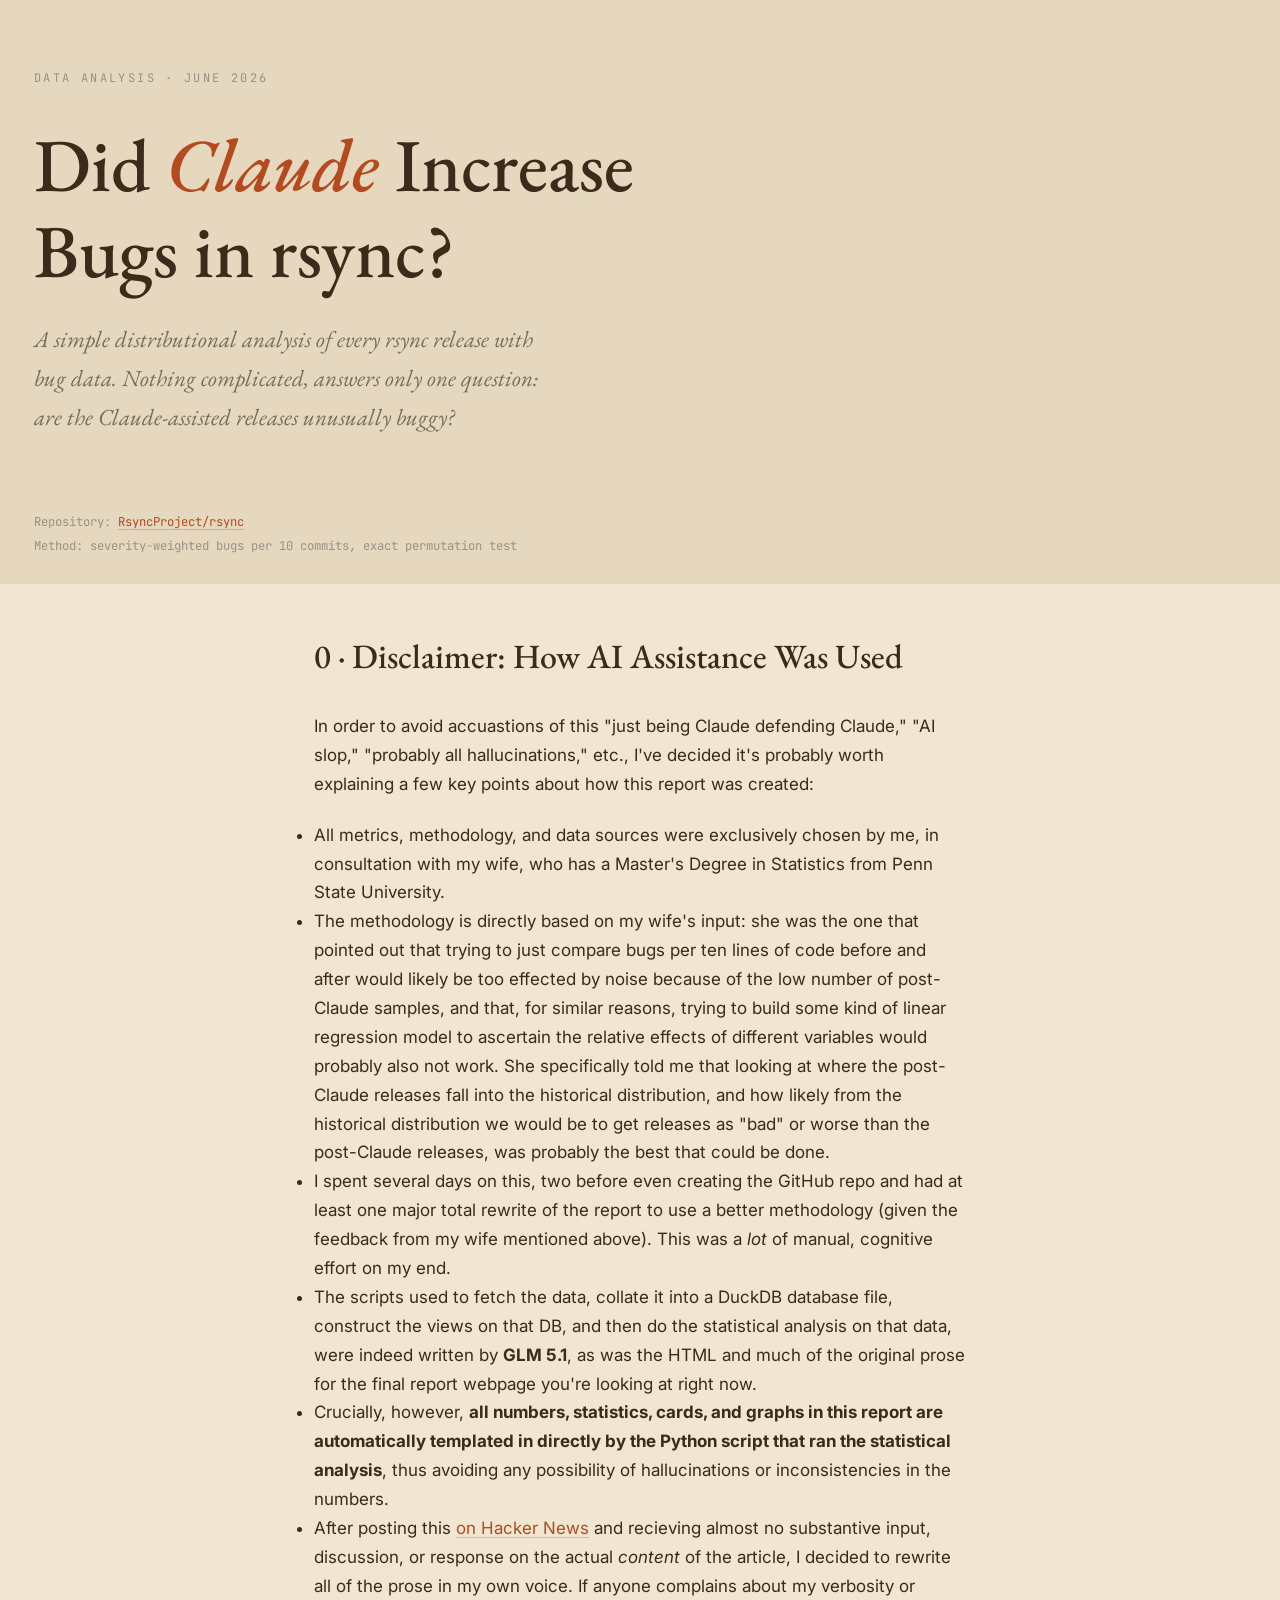
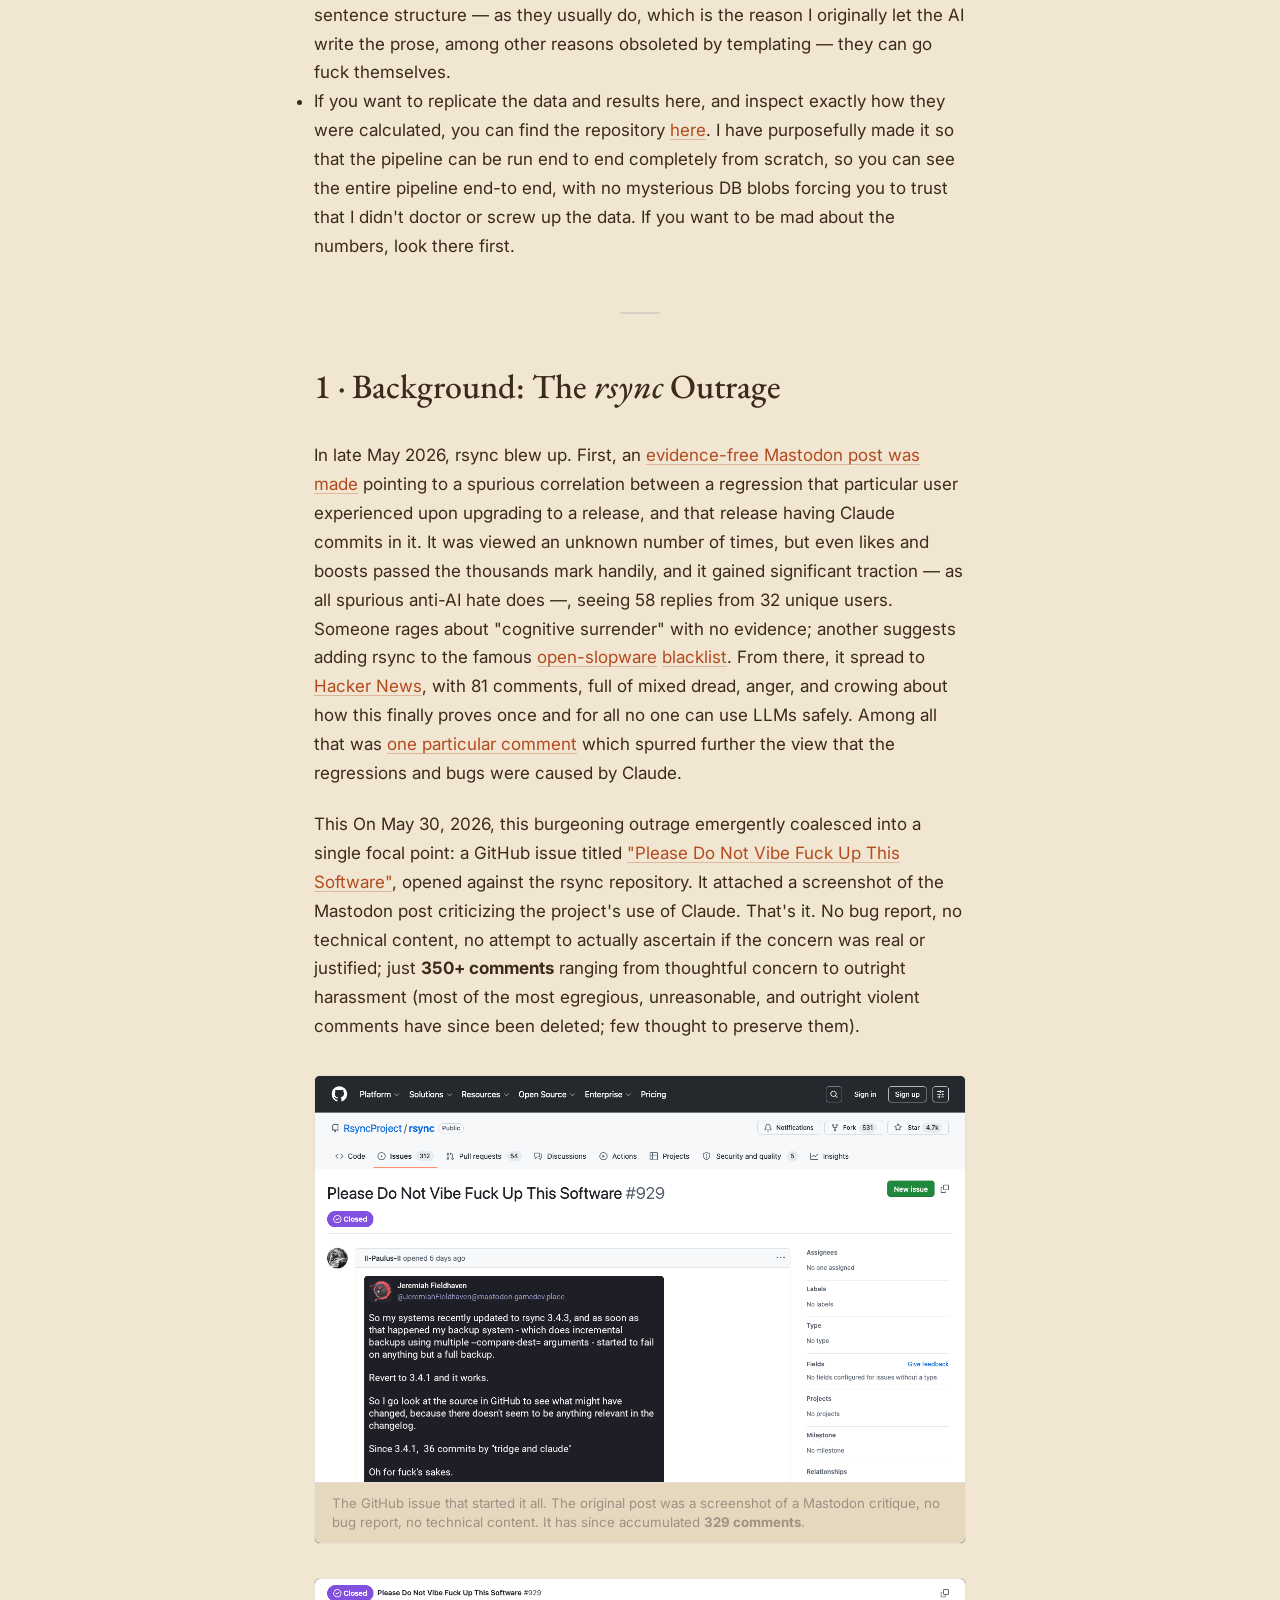
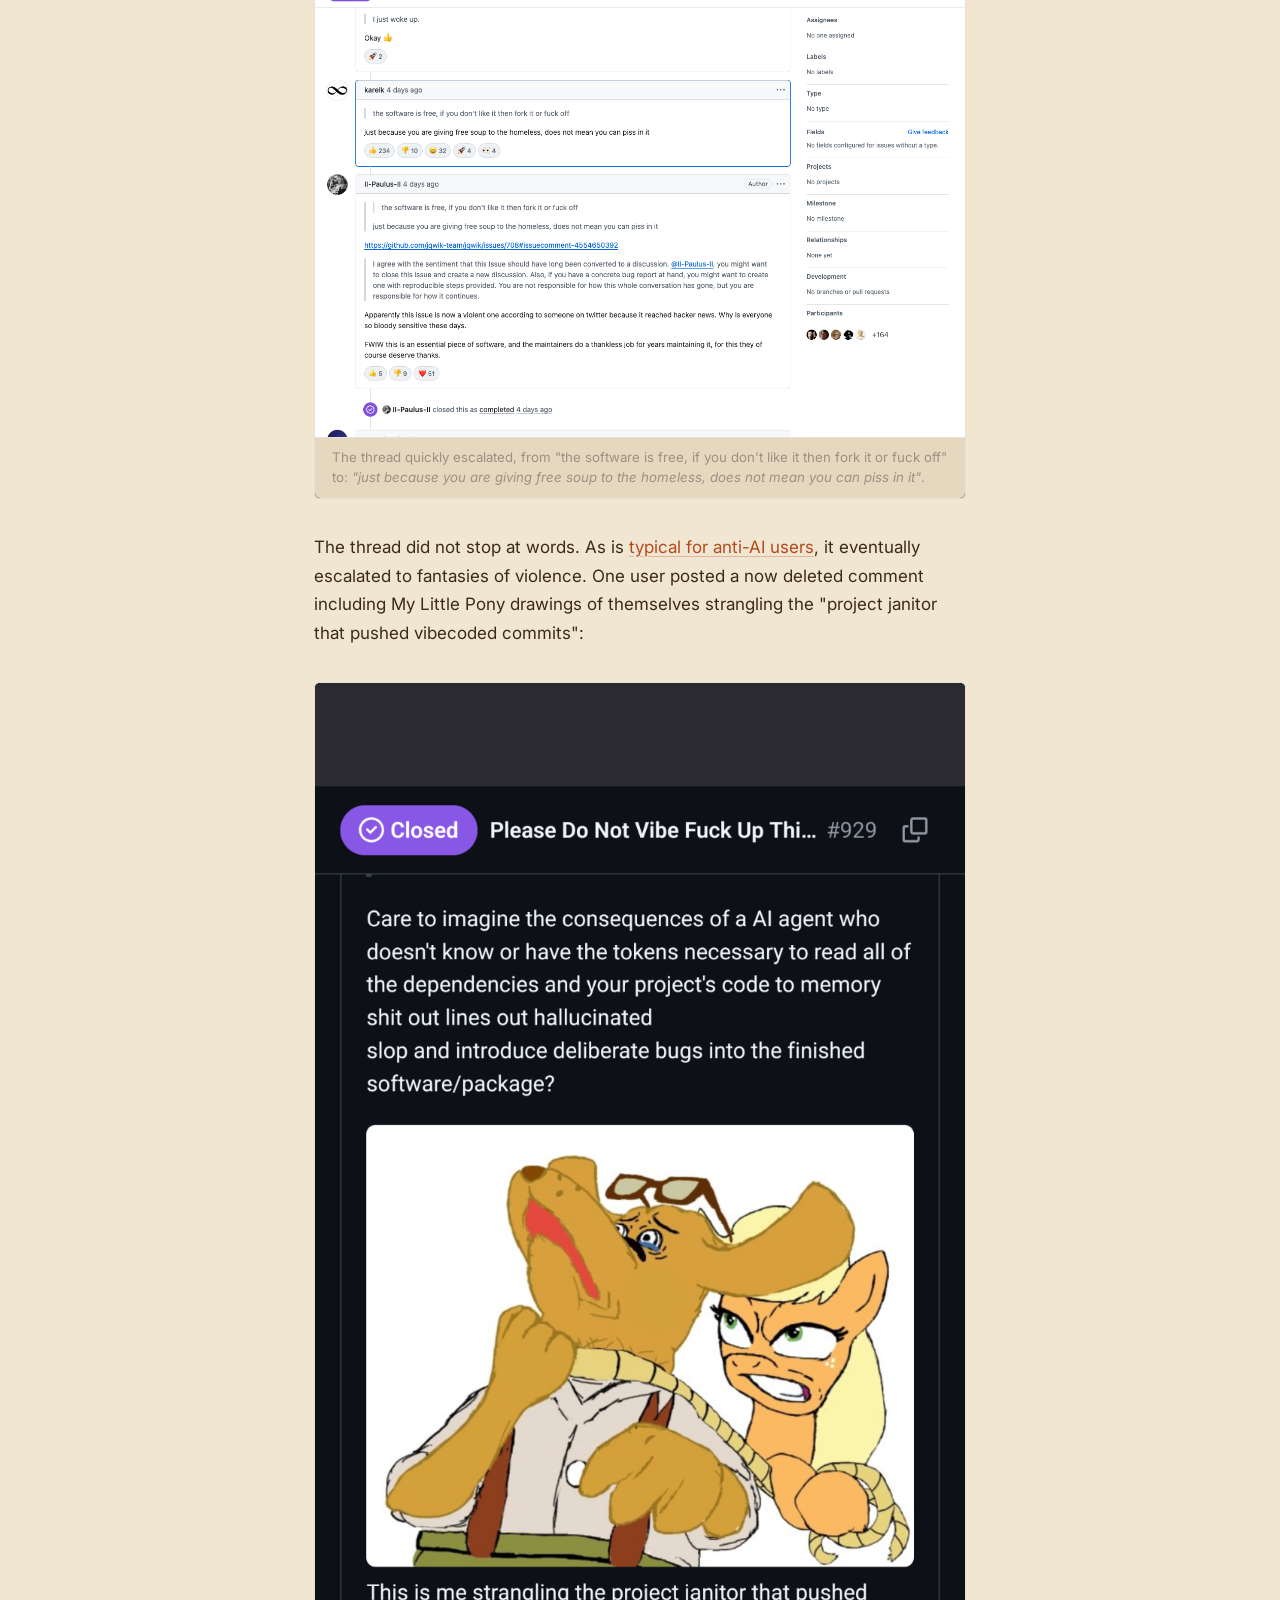
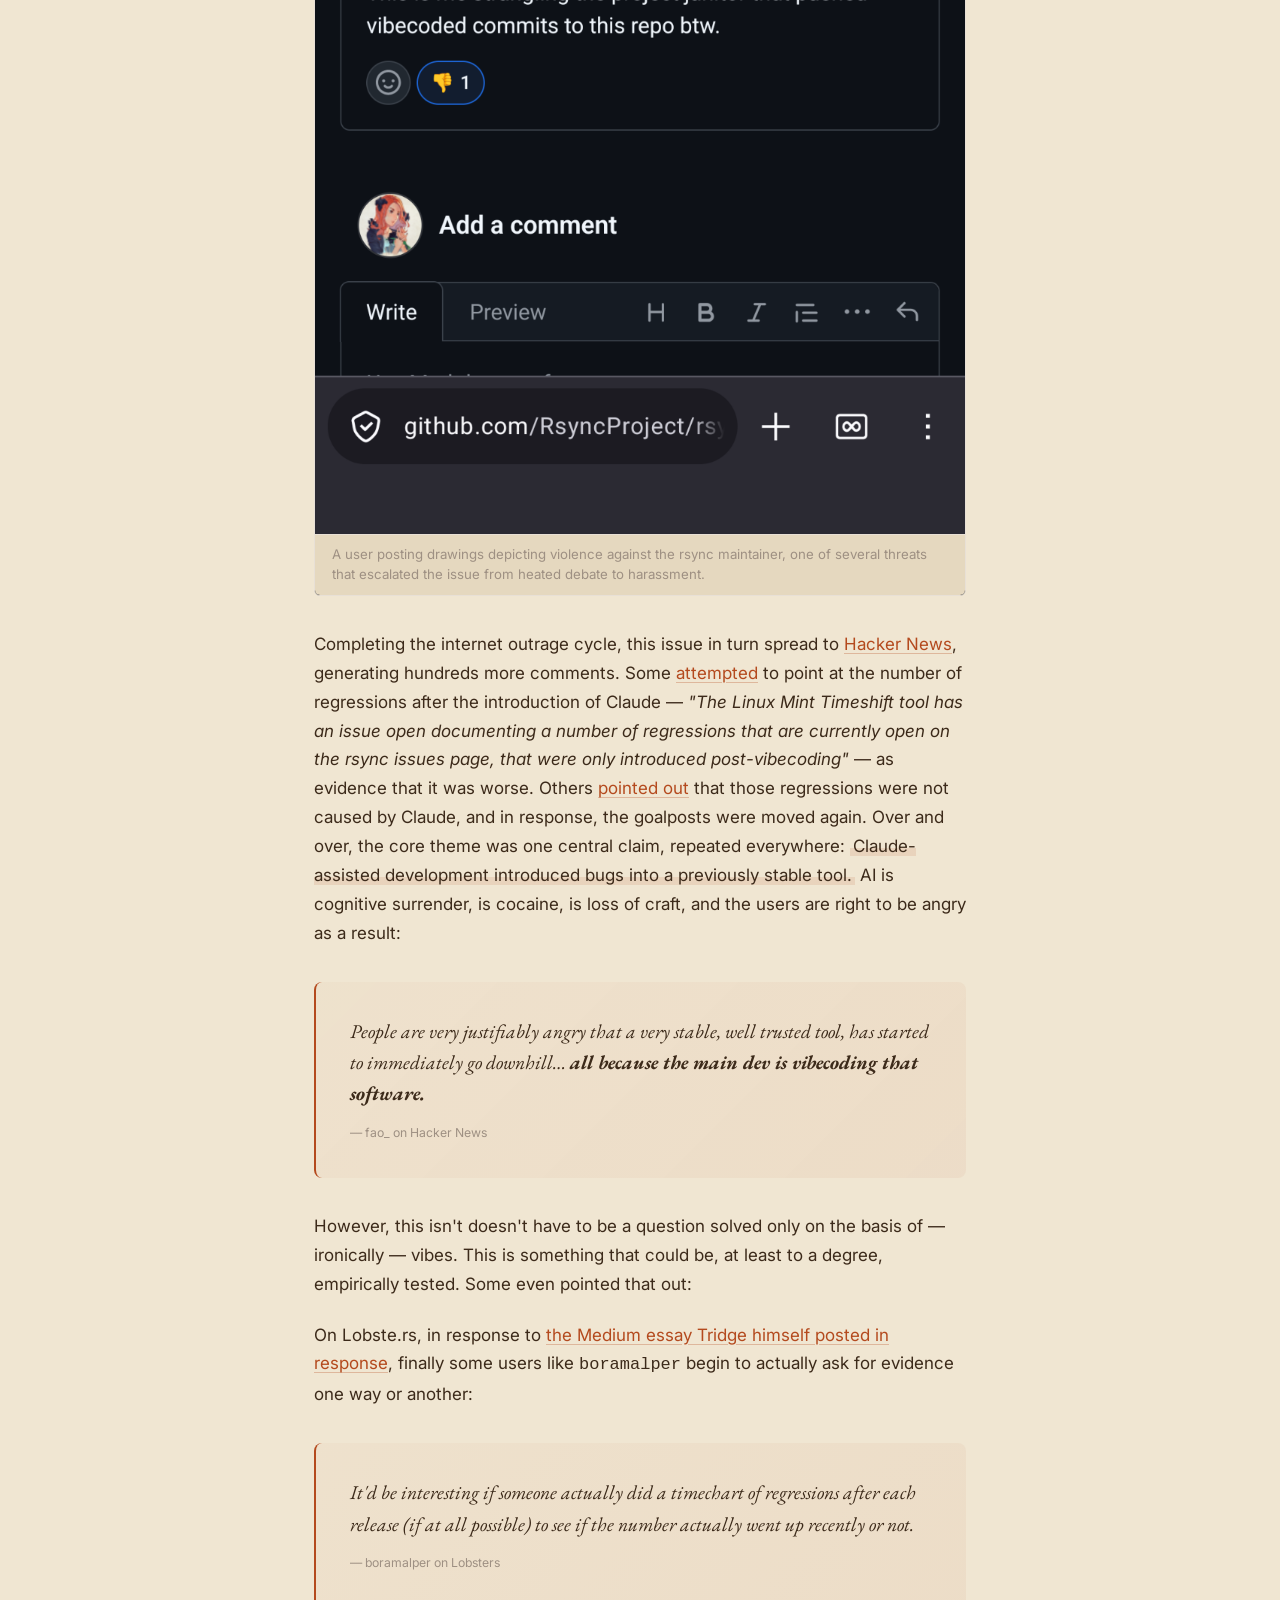
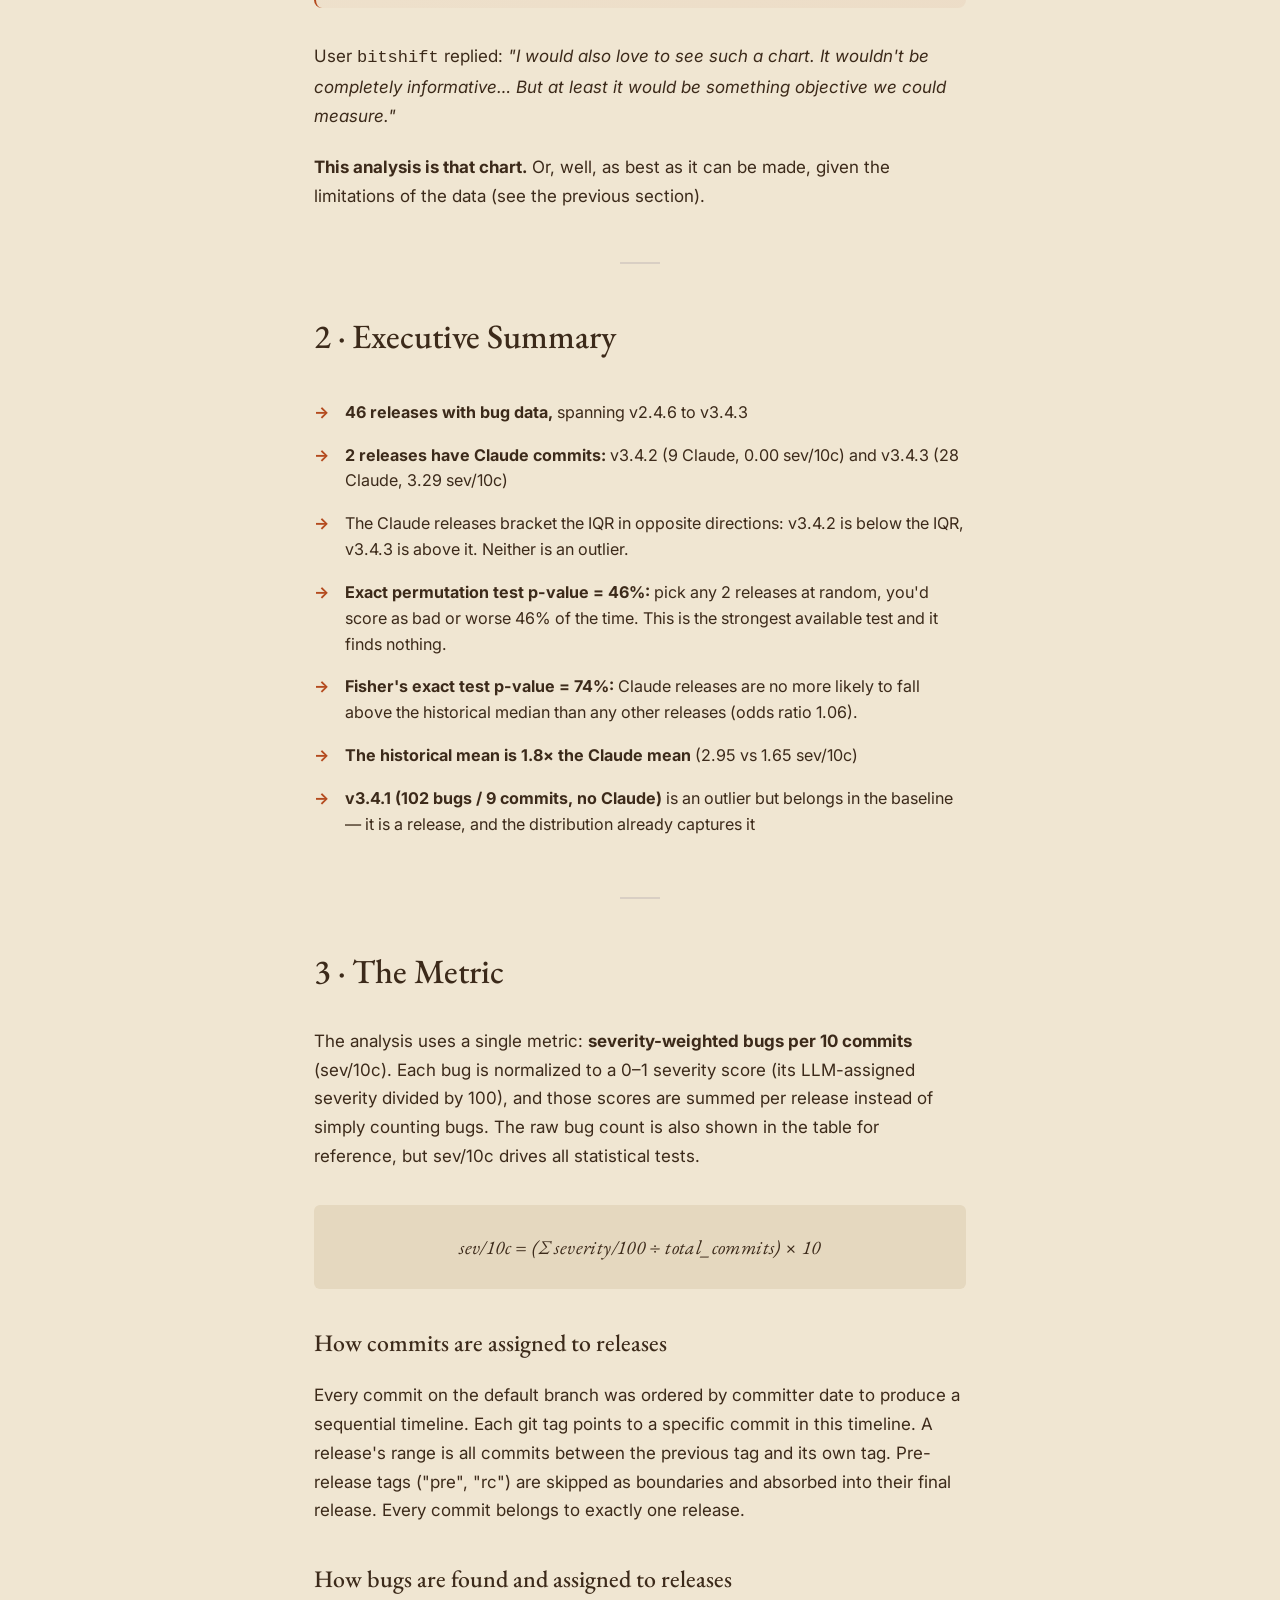
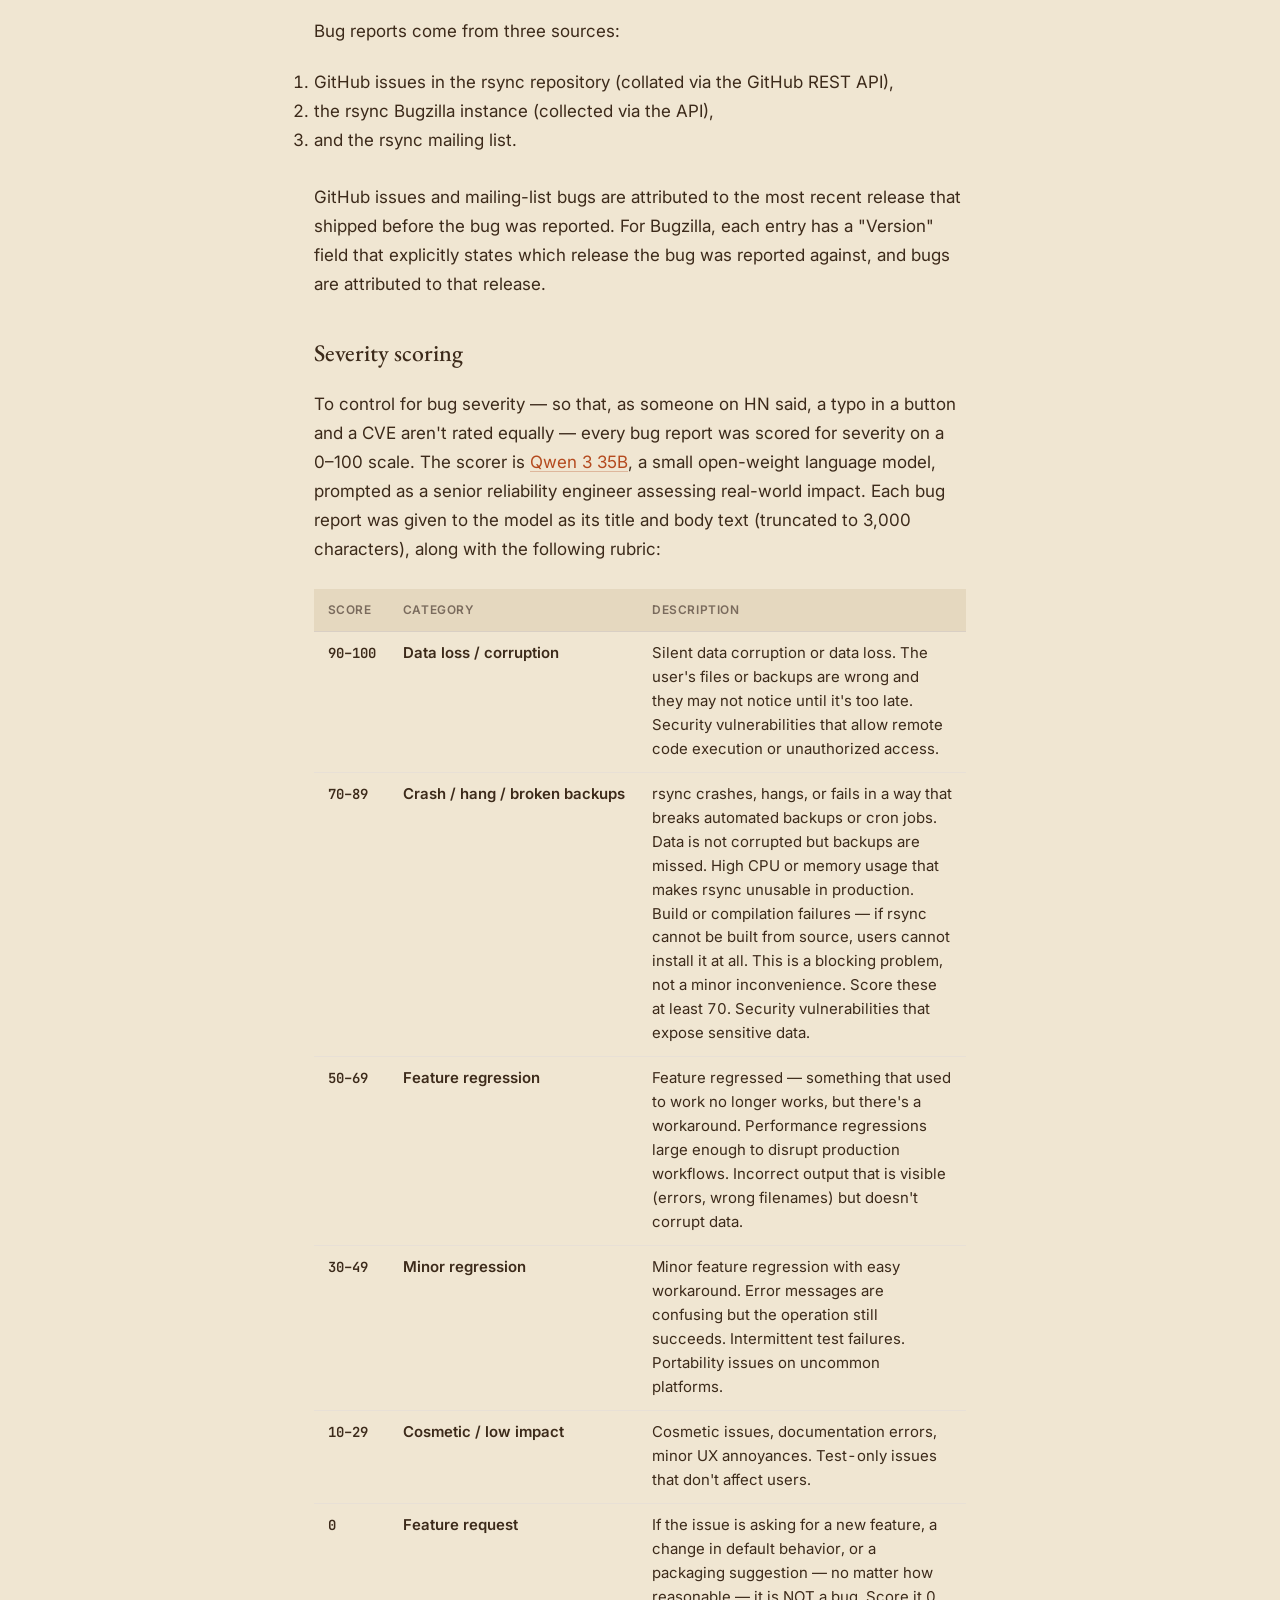
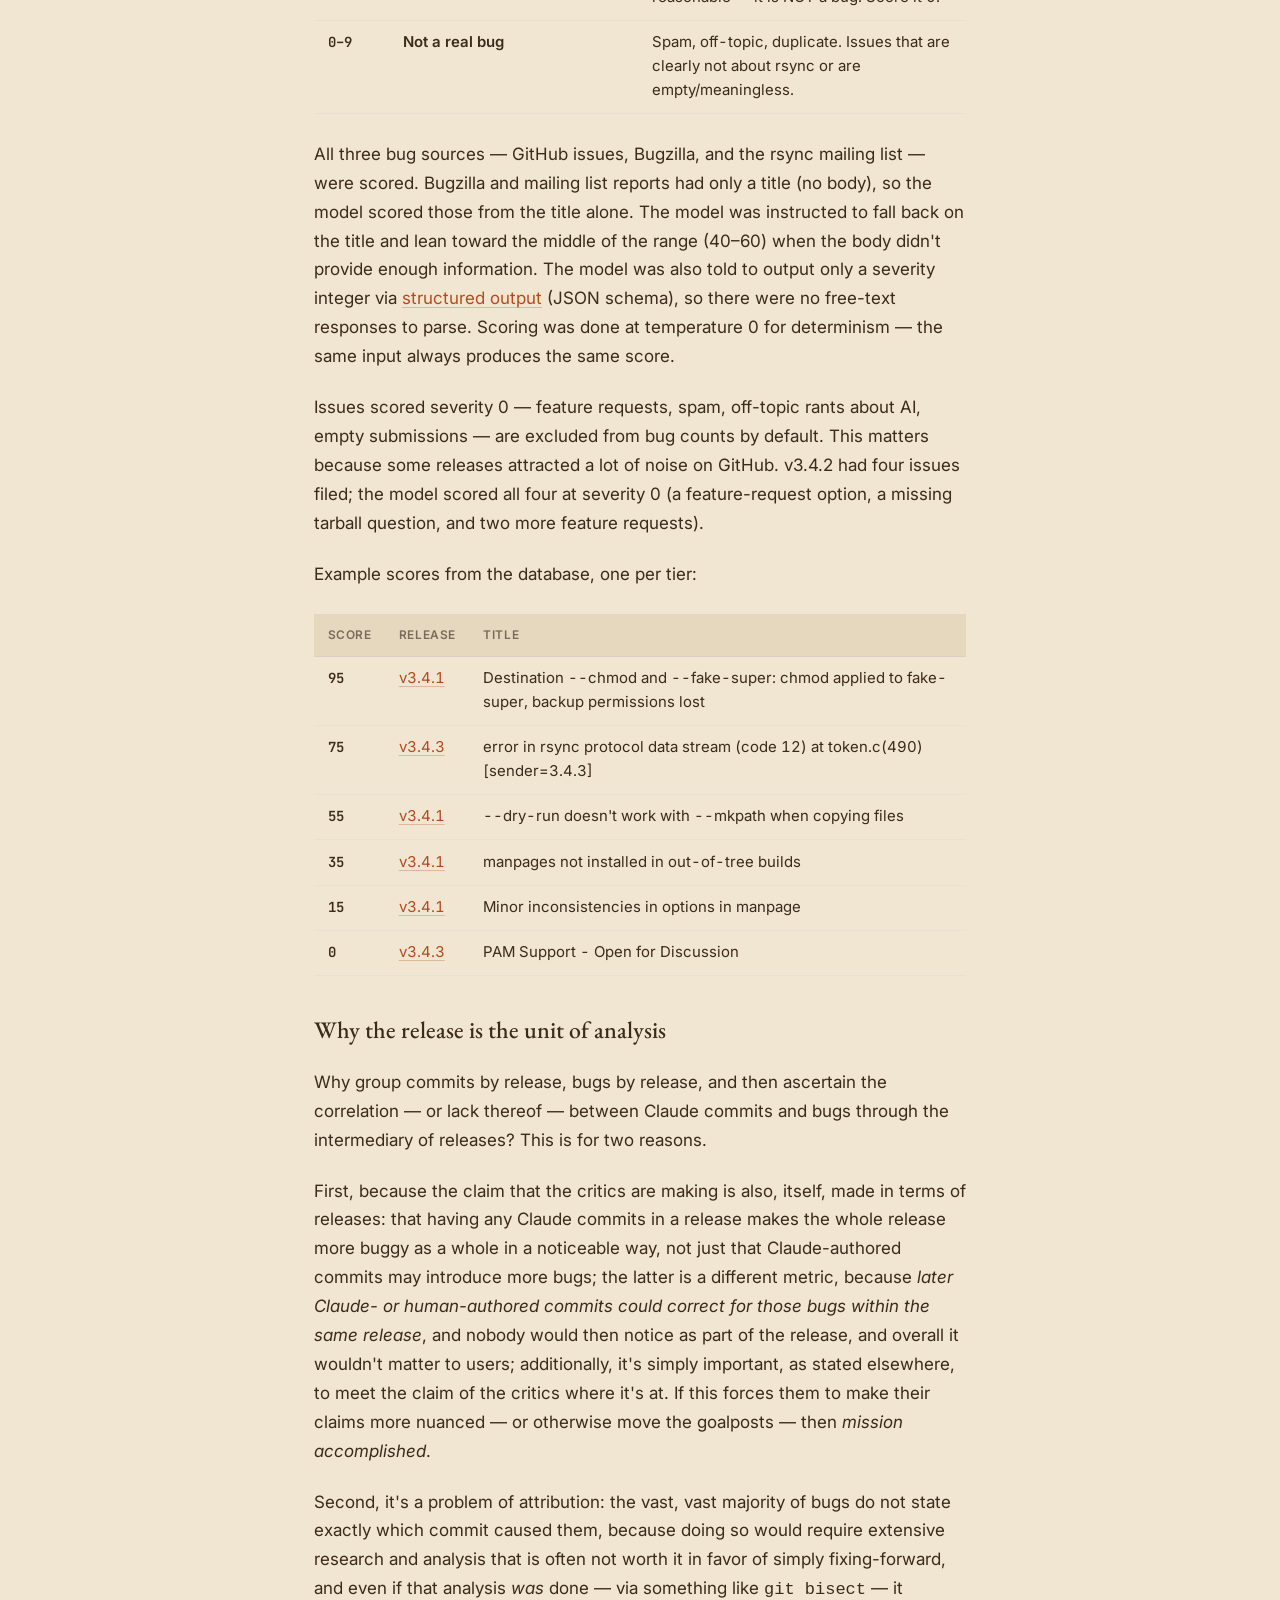
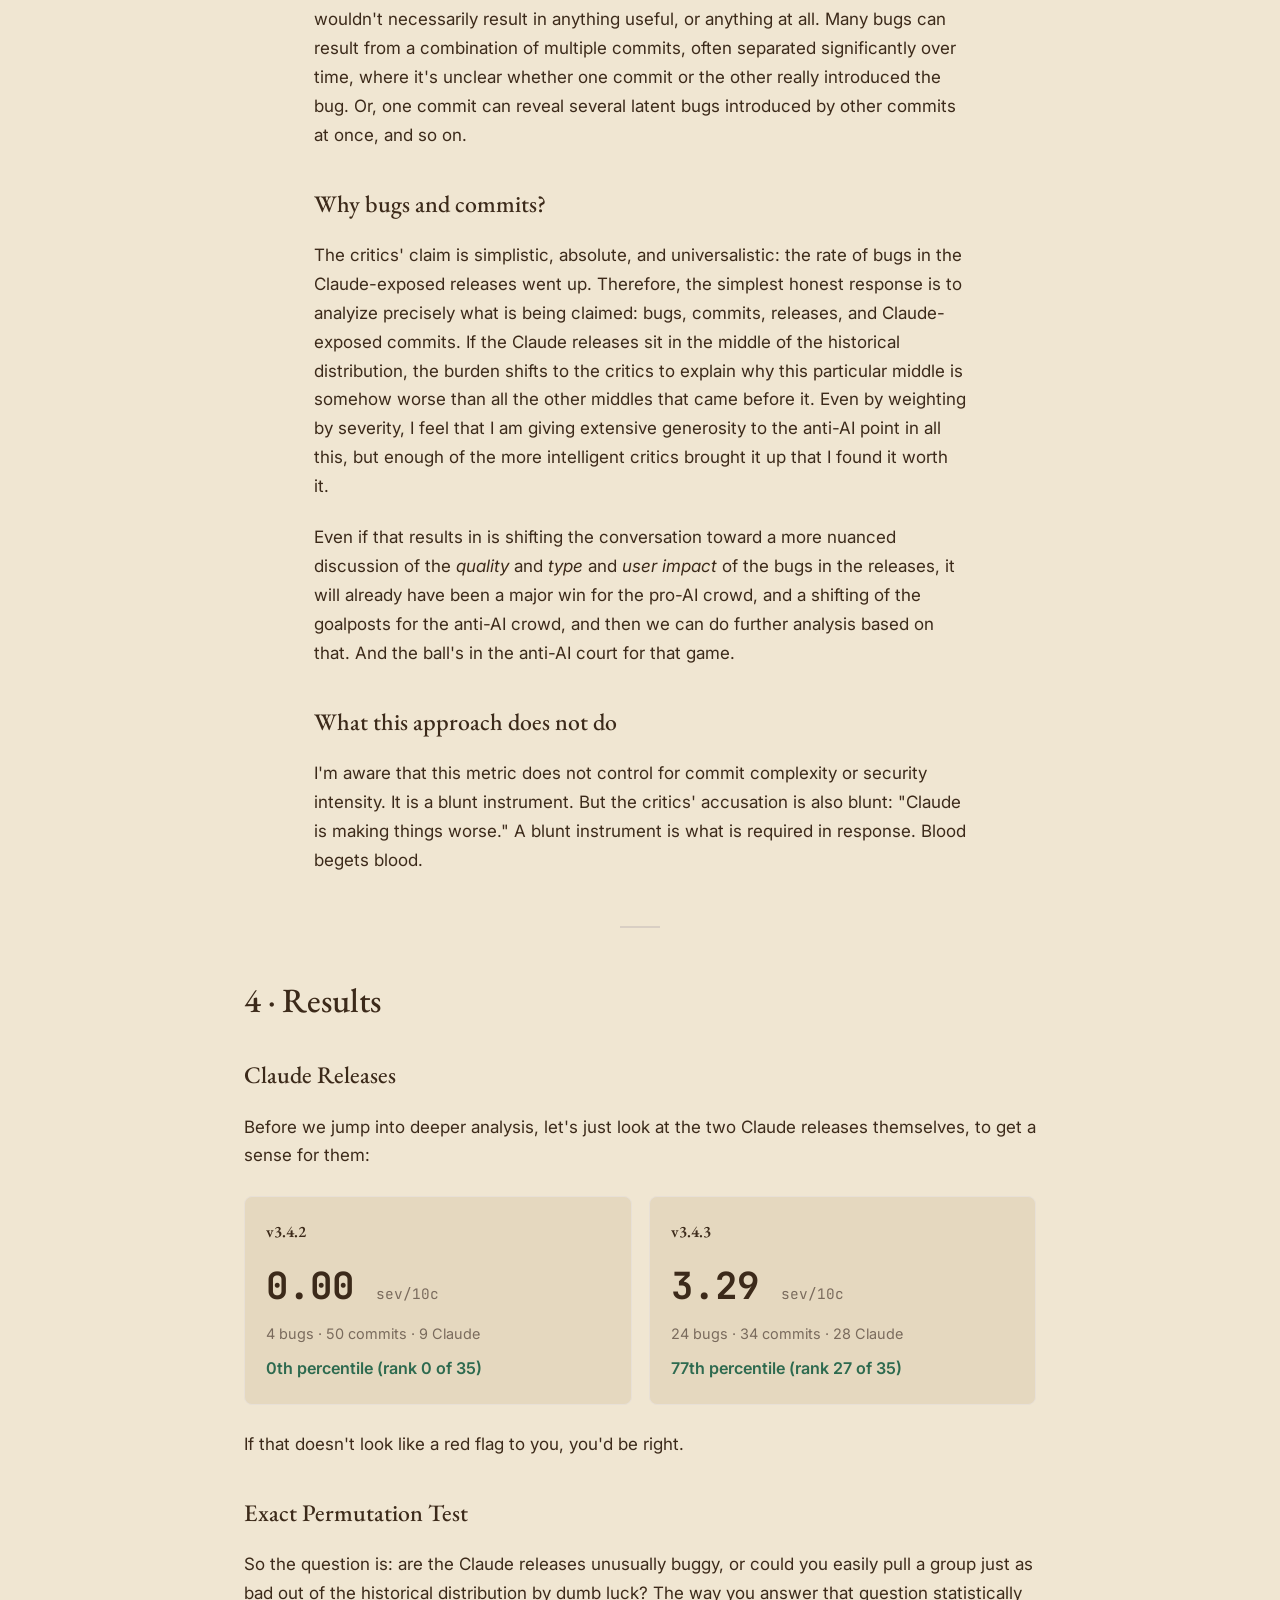
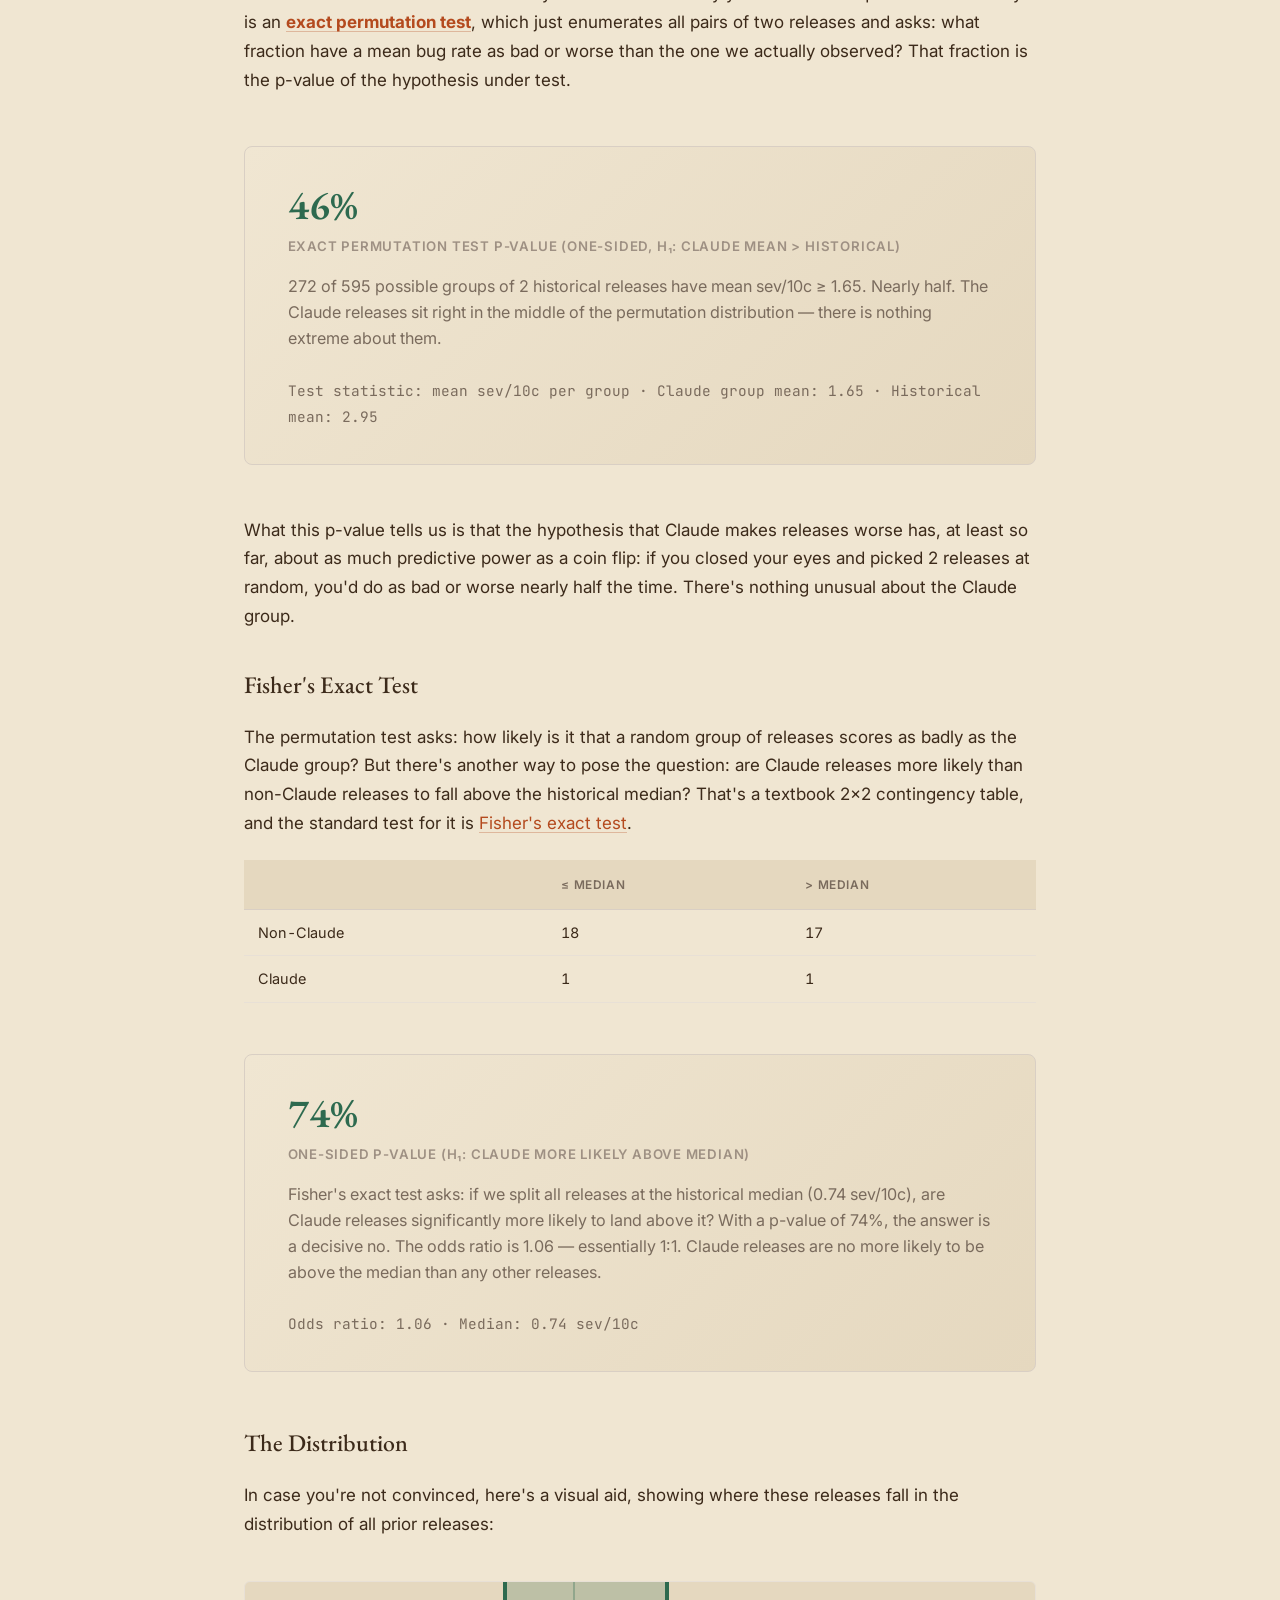
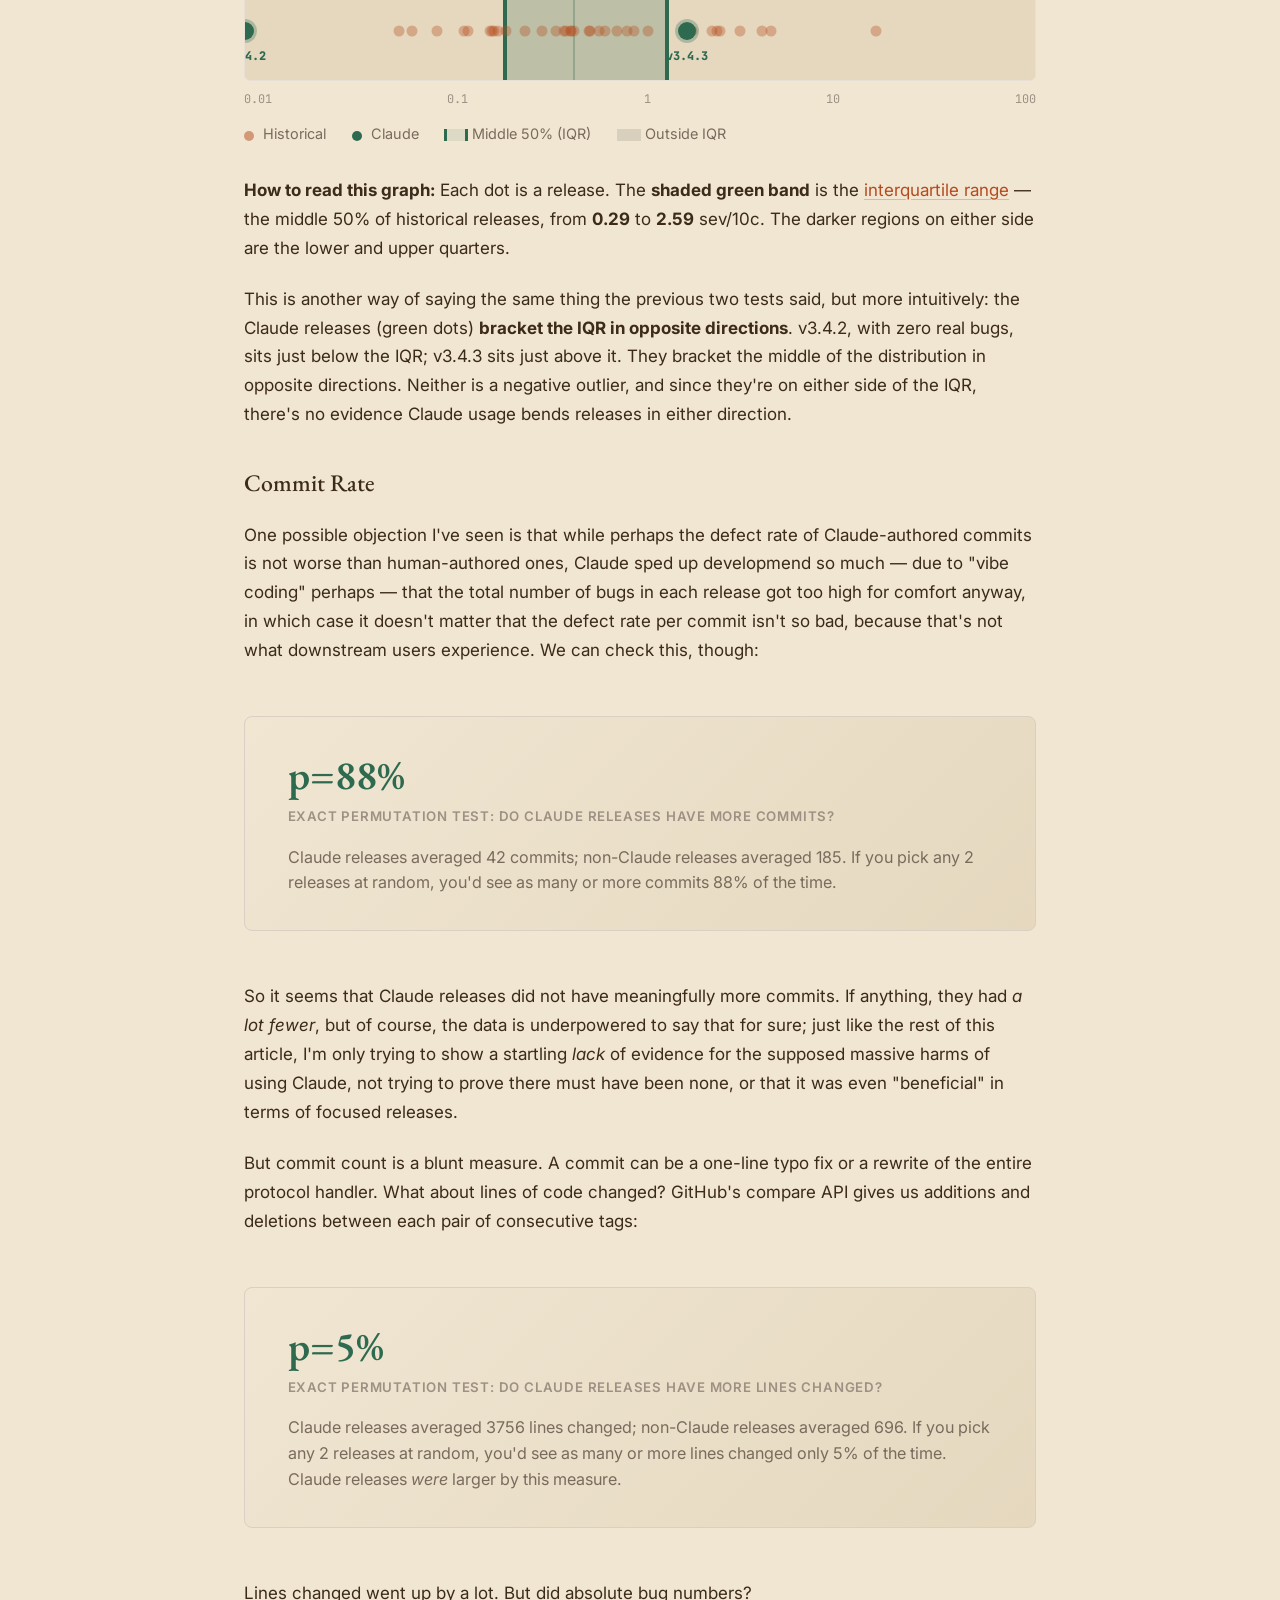
==== commit 076baf43: "controlling for commit count and release size" ====
--- a/docs/index_unfiltered.html
+++ b/docs/index_unfiltered.html
@@ -20,7 +20,7 @@
             complicated, answers only one question: are the Claude-assisted releases unusually buggy?</p>
         <div class="hero-meta">
             Repository: <a href="https://github.com/RsyncProject/rsync">RsyncProject/rsync</a><br>
-            Method: bugs per 10 commits, exact permutation test
+            Method: severity-weighted bugs per 10 commits, exact permutation test
         </div>
     </header>
 
@@ -227,7 +227,7 @@
 
         <h3>How bugs are found and assigned to releases</h3>
 
-        <p>Bug counts come from three sources:</p>
+        <p>Bug reports come from three sources:</p>
 
         <ol>
             <li>GitHub issues in the rsync repository (collated via the GitHub REST API),</li>
@@ -240,6 +240,42 @@
             release that shipped before the bug was reported. For Bugzilla, each entry has a "Version" field that
             explicitly states which release the bug was reported against, and bugs
             are attributed to that release.</p>
+
+        <h3>Severity scoring</h3>
+
+        <p>To control for bug severity — so that, as someone on HN said, a typo in a button and a CVE aren't rated
+            equally — every bug report was scored for severity on a
+            0–100 scale. The scorer is <a href="https://huggingface.co/Qwen/Qwen3-35B">Qwen&nbsp;3 35B</a>,
+            a small open-weight language model, prompted as a senior reliability engineer assessing real-world impact.
+            Each bug report was given to the model as its title and body text (truncated to 3,000 characters),
+            along with the following rubric:</p>
+
+        <table class="rubric-table">
+<thead><tr><th>Score</th><th>Category</th><th>Description</th></tr></thead>
+<tbody><tr><td class="rubric-range">90–100</td><td class="rubric-label">Data loss / corruption</td><td>Silent data corruption or data loss. The user's files or backups are wrong and they may not notice until it's too late. Security vulnerabilities that allow remote code execution or unauthorized access.</td></tr><tr><td class="rubric-range">70–89</td><td class="rubric-label">Crash / hang / broken backups</td><td>rsync crashes, hangs, or fails in a way that breaks automated backups or cron jobs. Data is not corrupted but backups are missed. High CPU or memory usage that makes rsync unusable in production. Build or compilation failures — if rsync cannot be built from source, users cannot install it at all. This is a blocking problem, not a minor inconvenience. Score these at least 70. Security vulnerabilities that expose sensitive data.</td></tr><tr><td class="rubric-range">50–69</td><td class="rubric-label">Feature regression</td><td>Feature regressed — something that used to work no longer works, but there's a workaround. Performance regressions large enough to disrupt production workflows. Incorrect output that is visible (errors, wrong filenames) but doesn't corrupt data.</td></tr><tr><td class="rubric-range">30–49</td><td class="rubric-label">Minor regression</td><td>Minor feature regression with easy workaround. Error messages are confusing but the operation still succeeds. Intermittent test failures. Portability issues on uncommon platforms.</td></tr><tr><td class="rubric-range">10–29</td><td class="rubric-label">Cosmetic / low impact</td><td>Cosmetic issues, documentation errors, minor UX annoyances. Test-only issues that don't affect users.</td></tr><tr><td class="rubric-range">0</td><td class="rubric-label">Feature request</td><td>If the issue is asking for a new feature, a change in default behavior, or a packaging suggestion — no matter how reasonable — it is NOT a bug. Score it 0.</td></tr><tr><td class="rubric-range">0–9</td><td class="rubric-label">Not a real bug</td><td>Spam, off-topic, duplicate. Issues that are clearly not about rsync or are empty/meaningless.</td></tr></tbody>
+</table>
+
+        <p>All three bug sources — GitHub issues, Bugzilla, and the rsync mailing list — were scored. Bugzilla and
+            mailing list reports had only a title (no body), so the model scored those from the title alone. The model
+            was instructed to fall back on the title and lean toward the middle of the range (40–60) when the body
+            didn't provide enough information. The model was also told to output only a severity integer via
+            <a href="https://openai.com/index/introducing-structured-outputs-in-the-api/">structured output</a>
+            (JSON schema), so there were no free-text responses to parse. Scoring was done at temperature&nbsp;0
+            for determinism — the same input always produces the same score.
+        </p>
+
+        <p>Issues scored severity&nbsp;0 — feature requests, spam, off-topic rants about AI, empty submissions — are
+            excluded from bug counts by default. This matters because some releases attracted a lot of noise on
+            GitHub. v3.4.2 had four issues filed; the model scored all four at severity&nbsp;0 (a feature-request
+            option, a missing tarball question, and two more feature requests).
+        </p>
+
+        <p>Example scores from the database, one per tier:</p>
+
+        <table class="rubric-table scoring-examples">
+<thead><tr><th>Score</th><th>Release</th><th>Title</th></tr></thead>
+<tbody><tr><td class="rubric-range">95</td><td><a href="https://github.com/RsyncProject/rsync/issues/750">v3.4.1</a></td><td>Destination --chmod and --fake-super: chmod applied to fake-super, backup permissions lost</td></tr><tr><td class="rubric-range">75</td><td><a href="https://github.com/RsyncProject/rsync/issues/951">v3.4.3</a></td><td>error in rsync protocol data stream (code 12) at token.c(490) [sender=3.4.3]</td></tr><tr><td class="rubric-range">55</td><td><a href="https://github.com/RsyncProject/rsync/issues/880">v3.4.1</a></td><td>--dry-run doesn't work with --mkpath when copying files</td></tr><tr><td class="rubric-range">35</td><td><a href="https://github.com/RsyncProject/rsync/issues/846">v3.4.1</a></td><td>manpages not installed in out-of-tree builds</td></tr><tr><td class="rubric-range">15</td><td><a href="https://github.com/RsyncProject/rsync/issues/866">v3.4.1</a></td><td>Minor inconsistencies in options in manpage</td></tr><tr><td class="rubric-range">0</td><td><a href="https://github.com/RsyncProject/rsync/issues/968">v3.4.3</a></td><td>PAM Support - Open for Discussion</td></tr></tbody>
+</table>
 
         <h3>Why the release is the unit of analysis</h3>
 
@@ -272,7 +308,9 @@
             releases went up. Therefore, the simplest honest response is to analyize precisely what is being claimed:
             bugs, commits, releases, and Claude-exposed commits. If the Claude releases sit in the middle of the
             historical distribution, the burden shifts to the critics to explain why this particular middle is somehow
-            worse than all the other middles that came before it. Even if that results in is shifting the conversation
+            worse than all the other middles that came before it. Even by weighting by severity, I feel that I am giving extensive generosity to the anti-AI point in all this, but enough of the more intelligent critics brought it up that I found it worth it.</p>
+
+        <p>Even if that results in is shifting the conversation
             toward a more nuanced discussion of the <i>quality</i> and <i>type</i> and <i>user impact</i> of the bugs in
             the releases, it will already have been a major win for the pro-AI crowd, and a shifting of the goalposts
             for the anti-AI crowd, and then we can do further analysis based on that. And the ball's in the anti-AI
@@ -280,45 +318,10 @@
 
         <h3>What this approach does not do</h3>
 
-        <p>I'm aware that this metric does not control for commit complexity, security intensity, or bug severity. It
-            does not distinguish
-            between a one-line typo fix and a CVE patch. It is a blunt instrument. But the critics' accusation is also
+        <p>I'm aware that this metric does not control for commit complexity or security intensity. It is a blunt
+            instrument. But the critics' accusation is also
             blunt: "Claude is making things worse." A blunt instrument is what is required in response. Blood begets
             blood.</p>
-
-        <h3>Severity scoring</h3>
-
-        <p>To check whether the raw bug count tells the whole story, every bug report was scored for severity on a
-            0–100 scale. The scorer is <a href="https://huggingface.co/Qwen/Qwen3-35B">Qwen&nbsp;3 35B</a>,
-            a small open-weight language model, prompted as a senior reliability engineer assessing real-world impact.
-            Each bug report was given to the model as its title and body text (truncated to 3,000 characters),
-            along with the following rubric:</p>
-
-        <table class="rubric-table">
-<thead><tr><th>Score</th><th>Category</th><th>Description</th></tr></thead>
-<tbody><tr><td class="rubric-range">90–100</td><td class="rubric-label">Data loss / corruption</td><td>Silent data corruption or data loss. The user's files or backups are wrong and they may not notice until it's too late. Security vulnerabilities that allow remote code execution or unauthorized access.</td></tr><tr><td class="rubric-range">70–89</td><td class="rubric-label">Crash / hang / broken backups</td><td>rsync crashes, hangs, or fails in a way that breaks automated backups or cron jobs. Data is not corrupted but backups are missed. High CPU or memory usage that makes rsync unusable in production. Build or compilation failures — if rsync cannot be built from source, users cannot install it at all. This is a blocking problem, not a minor inconvenience. Score these at least 70. Security vulnerabilities that expose sensitive data.</td></tr><tr><td class="rubric-range">50–69</td><td class="rubric-label">Feature regression</td><td>Feature regressed — something that used to work no longer works, but there's a workaround. Performance regressions large enough to disrupt production workflows. Incorrect output that is visible (errors, wrong filenames) but doesn't corrupt data.</td></tr><tr><td class="rubric-range">30–49</td><td class="rubric-label">Minor regression</td><td>Minor feature regression with easy workaround. Error messages are confusing but the operation still succeeds. Intermittent test failures. Portability issues on uncommon platforms.</td></tr><tr><td class="rubric-range">10–29</td><td class="rubric-label">Cosmetic / low impact</td><td>Cosmetic issues, documentation errors, minor UX annoyances. Test-only issues that don't affect users.</td></tr><tr><td class="rubric-range">0</td><td class="rubric-label">Feature request</td><td>If the issue is asking for a new feature, a change in default behavior, or a packaging suggestion — no matter how reasonable — it is NOT a bug. Score it 0.</td></tr><tr><td class="rubric-range">0–9</td><td class="rubric-label">Not a real bug</td><td>Spam, off-topic, duplicate. Issues that are clearly not about rsync or are empty/meaningless.</td></tr></tbody>
-</table>
-
-        <p>All three bug sources — GitHub issues, Bugzilla, and the rsync mailing list — were scored. Bugzilla and
-            mailing list reports had only a title (no body), so the model scored those from the title alone. The model
-            was instructed to fall back on the title and lean toward the middle of the range (40–60) when the body
-            didn't provide enough information. The model was also told to output only a severity integer via
-            <a href="https://openai.com/index/introducing-structured-outputs-in-the-api/">structured output</a>
-            (JSON schema), so there were no free-text responses to parse. Scoring was done at temperature&nbsp;0
-            for determinism — the same input always produces the same score.</p>
-
-        <p>Issues scored severity&nbsp;0 — feature requests, spam, off-topic rants about AI, empty submissions — are
-            excluded from bug counts by default. This matters because some releases attracted a lot of noise on
-            GitHub. v3.4.2 had four issues filed; the model scored all four at severity&nbsp;0 (a feature-request
-            option, a missing tarball question, and two more feature requests). That's not missing data — it's
-            <em>signal</em>: zero real bugs were reported against that release.</p>
-
-        <p>Example scores from the database, one per tier:</p>
-
-        <table class="rubric-table scoring-examples">
-<thead><tr><th>Score</th><th>Release</th><th>Title</th></tr></thead>
-<tbody><tr><td class="rubric-range">95</td><td><a href="https://github.com/RsyncProject/rsync/issues/750">v3.4.1</a></td><td>Destination --chmod and --fake-super: chmod applied to fake-super, backup permissions lost</td></tr><tr><td class="rubric-range">75</td><td><a href="https://github.com/RsyncProject/rsync/issues/951">v3.4.3</a></td><td>error in rsync protocol data stream (code 12) at token.c(490) [sender=3.4.3]</td></tr><tr><td class="rubric-range">55</td><td><a href="https://github.com/RsyncProject/rsync/issues/880">v3.4.1</a></td><td>--dry-run doesn't work with --mkpath when copying files</td></tr><tr><td class="rubric-range">35</td><td><a href="https://github.com/RsyncProject/rsync/issues/846">v3.4.1</a></td><td>manpages not installed in out-of-tree builds</td></tr><tr><td class="rubric-range">15</td><td><a href="https://github.com/RsyncProject/rsync/issues/866">v3.4.1</a></td><td>Minor inconsistencies in options in manpage</td></tr><tr><td class="rubric-range">0</td><td><a href="https://github.com/RsyncProject/rsync/issues/968">v3.4.3</a></td><td>PAM Support - Open for Discussion</td></tr></tbody>
-</table>
 
     </section>
 
@@ -500,8 +503,63 @@
             This is another way of saying the same thing the previous two tests said, but more
             intuitively: the Claude releases (green dots) <strong>bracket the IQR in opposite directions</strong>. v3.4.2, with zero real
             bugs, sits just below the IQR; v3.4.3 sits just above it. They bracket the middle of the distribution
-            in opposite directions. Neither is an outlier.
-        </p>
+            in opposite directions. Neither is a negative outlier, and since they're on either side of the IQR, there's
+            no evidence Claude usage bends releases in either direction.
+        </p>
+
+        <h3>Commit Rate</h3>
+
+        <p>One possible objection I've seen is that while perhaps the defect rate of Claude-authored commits is not
+            worse than human-authored ones, Claude sped up developmend so much — due to "vibe coding" perhaps — that the
+            total number of bugs in each release got too high for comfort anyway, in which case it doesn't matter that
+            the defect rate per commit isn't so bad, because that's not what downstream users experience. We can check
+            this, though:</p>
+
+        <div class="result-callout">
+            <div class="result-number">p=88%</div>
+            <div class="result-label">exact permutation test: do Claude releases have more commits?</div>
+            <div class="result-detail">
+                Claude releases averaged 42 commits; non-Claude releases averaged
+                185. If you pick any 2 releases at random, you'd see as many
+                or more commits 88% of the time.
+            </div>
+        </div>
+
+        <p>So it seems that Claude releases did not have meaningfully
+            more commits. If anything, they had <i>a lot fewer</i>, but of course, the data is underpowered to say that
+            for sure; just like the rest of this article, I'm only trying to show a startling <i>lack</i> of evidence
+            for the supposed massive harms of using Claude, not trying to prove there must have been none, or that it
+            was even "beneficial" in terms of focused releases.</p>
+
+        <p>But commit count is a blunt measure. A commit can be a one-line typo fix or a rewrite of the entire
+            protocol handler. What about lines of code changed? GitHub's compare API gives us additions and deletions
+            between each pair of consecutive tags:</p>
+
+        <div class="result-callout">
+            <div class="result-number">p=5%</div>
+            <div class="result-label">exact permutation test: do Claude releases have more lines changed?</div>
+            <div class="result-detail">
+                Claude releases averaged 3756 lines changed; non-Claude releases averaged
+                696. If you pick any 2 releases at random, you'd see as many
+                or more lines changed only 5% of the time. Claude releases <em>were</em> larger
+                by this measure.
+            </div>
+        </div>
+
+        <p>Lines changed went up by a lot. But did absolute bug numbers?</p>
+
+        <div class="result-callout">
+            <div class="result-number">p=77%</div>
+            <div class="result-label">exact permutation test: do Claude releases have more severity-weighted bugs?</div>
+            <div class="result-detail">
+                Claude releases averaged 5.6 severity-weighted bugs; non-Claude releases averaged
+                14.9. If you pick any 2 releases at random, you'd see as many
+                or more severity-weighted bugs 77% of the time. More lines changed, but not more bugs.
+            </div>
+        </div>
+
+        <p>So: the Claude releases changed way more lines of code than historical ones, but didn't have more bugs.
+            More code, same bugs. That's not what you'd expect if Claude were making things worse.</p>
 
         <h3>Regime Check</h3>
 
@@ -568,7 +626,8 @@
         <p>We can further test whether there are meaningfully different regimes in the version history, and thus
             whether using the full historical data is valid, by doing a
             <a href="https://en.wikipedia.org/wiki/Wald%E2%80%93Wolfowitz_runs_test">runs test</a>.
-            If such regimes existed, the runs test would detect non-random clustering:</p>
+            If such regimes existed, the runs test would detect non-random clustering:
+        </p>
 
         <div class="result-callout">
             <div class="result-number">p=0.060</div>
@@ -618,6 +677,7 @@
                     <tr>
                         <th>Release</th>
                         <th>Bugs</th>
+                        <th>Sev</th>
                         <th>Commits</th>
                         <th>Claude</th>
                         <th>Bugs/10c</th>
@@ -626,43 +686,43 @@
                     </tr>
                 </thead>
                 <tbody>
-                    <tr class=""><td class="rel">v2.4.6</td><td class="n">2</td><td class="n">13</td><td class="n">0</td><td class="n rate">1.54</td><td class="n rate">0.92</td><td class="era">54th percentile</td></tr>
-          <tr class=""><td class="rel">v2.5.0</td><td class="n">4</td><td class="n">73</td><td class="n">0</td><td class="n rate">0.55</td><td class="n rate">0.18</td><td class="era">11th percentile</td></tr>
-          <tr class=""><td class="rel">v2.5.1</td><td class="n">4</td><td class="n">69</td><td class="n">0</td><td class="n rate">0.58</td><td class="n rate">0.26</td><td class="era">20th percentile</td></tr>
-          <tr class=""><td class="rel">v2.5.2</td><td class="n">6</td><td class="n">117</td><td class="n">0</td><td class="n rate">0.51</td><td class="n rate">0.25</td><td class="era">14th percentile</td></tr>
-          <tr class=""><td class="rel">v2.5.4</td><td class="n">5</td><td class="n">21</td><td class="n">0</td><td class="n rate">2.38</td><td class="n rate">1.64</td><td class="era">69th percentile</td></tr>
-          <tr class=""><td class="rel">v2.5.5</td><td class="n">22</td><td class="n">88</td><td class="n">0</td><td class="n rate">2.50</td><td class="n rate">1.32</td><td class="era">63rd percentile</td></tr>
-          <tr class=""><td class="rel">v2.5.6</td><td class="n">14</td><td class="n">239</td><td class="n">0</td><td class="n rate">0.59</td><td class="n rate">0.28</td><td class="era">23rd percentile</td></tr>
-          <tr class=""><td class="rel">v2.6.0</td><td class="n">8</td><td class="n">267</td><td class="n">0</td><td class="n rate">0.30</td><td class="n rate">0.18</td><td class="era">9th percentile</td></tr>
-          <tr class=""><td class="rel">v2.6.1</td><td class="n">5</td><td class="n">444</td><td class="n">0</td><td class="n rate">0.11</td><td class="n rate">0.08</td><td class="era">0th percentile</td></tr>
-          <tr class=""><td class="rel">v2.6.2</td><td class="n">29</td><td class="n">17</td><td class="n">0</td><td class="n rate">17.06</td><td class="n rate">9.88</td><td class="era">94th percentile</td></tr>
-          <tr class=""><td class="rel">v2.6.3</td><td class="n">49</td><td class="n">381</td><td class="n">0</td><td class="n rate">1.29</td><td class="n rate">0.59</td><td class="era">34th percentile</td></tr>
-          <tr class=""><td class="rel">v2.6.4</td><td class="n">22</td><td class="n">760</td><td class="n">0</td><td class="n rate">0.29</td><td class="n rate">0.12</td><td class="era">6th percentile</td></tr>
-          <tr class=""><td class="rel">v2.6.5</td><td class="n">16</td><td class="n">146</td><td class="n">0</td><td class="n rate">1.10</td><td class="n rate">0.49</td><td class="era">31st percentile</td></tr>
-          <tr class=""><td class="rel">v2.6.7</td><td class="n">15</td><td class="n">649</td><td class="n">0</td><td class="n rate">0.23</td><td class="n rate">0.09</td><td class="era">3rd percentile</td></tr>
-          <tr class=""><td class="rel">v2.6.8</td><td class="n">12</td><td class="n">72</td><td class="n">0</td><td class="n rate">1.67</td><td class="n rate">0.74</td><td class="era">49th percentile</td></tr>
-          <tr class=""><td class="rel">v2.6.9</td><td class="n">53</td><td class="n">261</td><td class="n">0</td><td class="n rate">2.03</td><td class="n rate">0.72</td><td class="era">43rd percentile</td></tr>
-          <tr class=""><td class="rel">v3.0.0</td><td class="n">64</td><td class="n">909</td><td class="n">0</td><td class="n rate">0.70</td><td class="n rate">0.31</td><td class="era">26th percentile</td></tr>
-          <tr class=""><td class="rel">v3.0.1</td><td class="n">6</td><td class="n">102</td><td class="n">0</td><td class="n rate">0.59</td><td class="n rate">0.40</td><td class="era">29th percentile</td></tr>
-          <tr class=""><td class="rel">v3.0.2</td><td class="n">10</td><td class="n">9</td><td class="n">0</td><td class="n rate">11.11</td><td class="n rate">4.56</td><td class="era">80th percentile</td></tr>
-          <tr class=""><td class="rel">v3.0.3</td><td class="n">22</td><td class="n">55</td><td class="n">0</td><td class="n rate">4.00</td><td class="n rate">1.96</td><td class="era">71st percentile</td></tr>
-          <tr class=""><td class="rel">v3.1.0</td><td class="n">170</td><td class="n">571</td><td class="n">0</td><td class="n rate">2.98</td><td class="n rate">0.92</td><td class="era">51st percentile</td></tr>
-          <tr class=""><td class="rel">v3.1.1</td><td class="n">68</td><td class="n">66</td><td class="n">0</td><td class="n rate">10.30</td><td class="n rate">4.86</td><td class="era">83rd percentile</td></tr>
-          <tr class=""><td class="rel">v3.1.2</td><td class="n">55</td><td class="n">57</td><td class="n">0</td><td class="n rate">9.65</td><td class="n rate">3.22</td><td class="era">74th percentile</td></tr>
-          <tr class=""><td class="rel">v3.1.3</td><td class="n">87</td><td class="n">61</td><td class="n">0</td><td class="n rate">14.26</td><td class="n rate">5.07</td><td class="era">86th percentile</td></tr>
-          <tr class=""><td class="rel">v3.2.0</td><td class="n">24</td><td class="n">304</td><td class="n">0</td><td class="n rate">0.79</td><td class="n rate">0.25</td><td class="era">17th percentile</td></tr>
-          <tr class=""><td class="rel">v3.2.1</td><td class="n">9</td><td class="n">63</td><td class="n">0</td><td class="n rate">1.43</td><td class="n rate">0.72</td><td class="era">46th percentile</td></tr>
-          <tr class=""><td class="rel">v3.2.2</td><td class="n">20</td><td class="n">58</td><td class="n">0</td><td class="n rate">3.45</td><td class="n rate">1.51</td><td class="era">66th percentile</td></tr>
-          <tr class=""><td class="rel">v3.2.3</td><td class="n">166</td><td class="n">157</td><td class="n">0</td><td class="n rate">10.57</td><td class="n rate">3.52</td><td class="era">77th percentile</td></tr>
-          <tr class=""><td class="rel">v3.2.4</td><td class="n">29</td><td class="n">213</td><td class="n">0</td><td class="n rate">1.36</td><td class="n rate">0.67</td><td class="era">40th percentile</td></tr>
-          <tr class=""><td class="rel">v3.2.5</td><td class="n">12</td><td class="n">53</td><td class="n">0</td><td class="n rate">2.26</td><td class="n rate">1.04</td><td class="era">57th percentile</td></tr>
-          <tr class=""><td class="rel">v3.2.6</td><td class="n">11</td><td class="n">28</td><td class="n">0</td><td class="n rate">3.93</td><td class="n rate">1.13</td><td class="era">60th percentile</td></tr>
-          <tr class=""><td class="rel">v3.2.7</td><td class="n">128</td><td class="n">60</td><td class="n">0</td><td class="n rate">21.33</td><td class="n rate">8.73</td><td class="era">91st percentile</td></tr>
-          <tr class=""><td class="rel">v3.3.0</td><td class="n">76</td><td class="n">38</td><td class="n">0</td><td class="n rate">20.00</td><td class="n rate">6.66</td><td class="era">89th percentile</td></tr>
-          <tr class=""><td class="rel">v3.4.0</td><td class="n">6</td><td class="n">60</td><td class="n">0</td><td class="n rate">1.00</td><td class="n rate">0.66</td><td class="era">37th percentile</td></tr>
-          <tr class=""><td class="rel">v3.4.1</td><td class="n">102</td><td class="n">9</td><td class="n">0</td><td class="n rate">113.33</td><td class="n rate">39.39</td><td class="era">97th percentile</td></tr>
-          <tr class="claude-era"><td class="rel">v3.4.2</td><td class="n">4</td><td class="n">50</td><td class="n">9</td><td class="n rate">0.80</td><td class="n rate">0.00</td><td class="era">0th percentile</td></tr>
-          <tr class="claude-era"><td class="rel">v3.4.3</td><td class="n">24</td><td class="n">34</td><td class="n">28</td><td class="n rate">7.06</td><td class="n rate">3.29</td><td class="era">77th percentile</td></tr>
+                    <tr class=""><td class="rel">v2.4.6</td><td class="n">2</td><td class="n">1.2</td><td class="n">13</td><td class="n">0</td><td class="n rate">1.54</td><td class="n rate">0.92</td><td class="era">54th percentile</td></tr>
+          <tr class=""><td class="rel">v2.5.0</td><td class="n">4</td><td class="n">1.3</td><td class="n">73</td><td class="n">0</td><td class="n rate">0.55</td><td class="n rate">0.18</td><td class="era">11th percentile</td></tr>
+          <tr class=""><td class="rel">v2.5.1</td><td class="n">4</td><td class="n">1.8</td><td class="n">69</td><td class="n">0</td><td class="n rate">0.58</td><td class="n rate">0.26</td><td class="era">20th percentile</td></tr>
+          <tr class=""><td class="rel">v2.5.2</td><td class="n">6</td><td class="n">2.9</td><td class="n">117</td><td class="n">0</td><td class="n rate">0.51</td><td class="n rate">0.25</td><td class="era">14th percentile</td></tr>
+          <tr class=""><td class="rel">v2.5.4</td><td class="n">5</td><td class="n">3.5</td><td class="n">21</td><td class="n">0</td><td class="n rate">2.38</td><td class="n rate">1.64</td><td class="era">69th percentile</td></tr>
+          <tr class=""><td class="rel">v2.5.5</td><td class="n">22</td><td class="n">11.6</td><td class="n">88</td><td class="n">0</td><td class="n rate">2.50</td><td class="n rate">1.32</td><td class="era">63rd percentile</td></tr>
+          <tr class=""><td class="rel">v2.5.6</td><td class="n">14</td><td class="n">6.6</td><td class="n">239</td><td class="n">0</td><td class="n rate">0.59</td><td class="n rate">0.28</td><td class="era">23rd percentile</td></tr>
+          <tr class=""><td class="rel">v2.6.0</td><td class="n">8</td><td class="n">4.7</td><td class="n">267</td><td class="n">0</td><td class="n rate">0.30</td><td class="n rate">0.18</td><td class="era">9th percentile</td></tr>
+          <tr class=""><td class="rel">v2.6.1</td><td class="n">5</td><td class="n">3.3</td><td class="n">444</td><td class="n">0</td><td class="n rate">0.11</td><td class="n rate">0.08</td><td class="era">0th percentile</td></tr>
+          <tr class=""><td class="rel">v2.6.2</td><td class="n">29</td><td class="n">16.8</td><td class="n">17</td><td class="n">0</td><td class="n rate">17.06</td><td class="n rate">9.88</td><td class="era">94th percentile</td></tr>
+          <tr class=""><td class="rel">v2.6.3</td><td class="n">49</td><td class="n">22.7</td><td class="n">381</td><td class="n">0</td><td class="n rate">1.29</td><td class="n rate">0.59</td><td class="era">34th percentile</td></tr>
+          <tr class=""><td class="rel">v2.6.4</td><td class="n">22</td><td class="n">9.4</td><td class="n">760</td><td class="n">0</td><td class="n rate">0.29</td><td class="n rate">0.12</td><td class="era">6th percentile</td></tr>
+          <tr class=""><td class="rel">v2.6.5</td><td class="n">16</td><td class="n">7.1</td><td class="n">146</td><td class="n">0</td><td class="n rate">1.10</td><td class="n rate">0.49</td><td class="era">31st percentile</td></tr>
+          <tr class=""><td class="rel">v2.6.7</td><td class="n">15</td><td class="n">5.8</td><td class="n">649</td><td class="n">0</td><td class="n rate">0.23</td><td class="n rate">0.09</td><td class="era">3rd percentile</td></tr>
+          <tr class=""><td class="rel">v2.6.8</td><td class="n">12</td><td class="n">5.4</td><td class="n">72</td><td class="n">0</td><td class="n rate">1.67</td><td class="n rate">0.74</td><td class="era">49th percentile</td></tr>
+          <tr class=""><td class="rel">v2.6.9</td><td class="n">53</td><td class="n">18.8</td><td class="n">261</td><td class="n">0</td><td class="n rate">2.03</td><td class="n rate">0.72</td><td class="era">43rd percentile</td></tr>
+          <tr class=""><td class="rel">v3.0.0</td><td class="n">64</td><td class="n">27.9</td><td class="n">909</td><td class="n">0</td><td class="n rate">0.70</td><td class="n rate">0.31</td><td class="era">26th percentile</td></tr>
+          <tr class=""><td class="rel">v3.0.1</td><td class="n">6</td><td class="n">4.0</td><td class="n">102</td><td class="n">0</td><td class="n rate">0.59</td><td class="n rate">0.40</td><td class="era">29th percentile</td></tr>
+          <tr class=""><td class="rel">v3.0.2</td><td class="n">10</td><td class="n">4.1</td><td class="n">9</td><td class="n">0</td><td class="n rate">11.11</td><td class="n rate">4.56</td><td class="era">80th percentile</td></tr>
+          <tr class=""><td class="rel">v3.0.3</td><td class="n">22</td><td class="n">10.8</td><td class="n">55</td><td class="n">0</td><td class="n rate">4.00</td><td class="n rate">1.96</td><td class="era">71st percentile</td></tr>
+          <tr class=""><td class="rel">v3.1.0</td><td class="n">170</td><td class="n">52.4</td><td class="n">571</td><td class="n">0</td><td class="n rate">2.98</td><td class="n rate">0.92</td><td class="era">51st percentile</td></tr>
+          <tr class=""><td class="rel">v3.1.1</td><td class="n">68</td><td class="n">32.1</td><td class="n">66</td><td class="n">0</td><td class="n rate">10.30</td><td class="n rate">4.86</td><td class="era">83rd percentile</td></tr>
+          <tr class=""><td class="rel">v3.1.2</td><td class="n">55</td><td class="n">18.4</td><td class="n">57</td><td class="n">0</td><td class="n rate">9.65</td><td class="n rate">3.22</td><td class="era">74th percentile</td></tr>
+          <tr class=""><td class="rel">v3.1.3</td><td class="n">87</td><td class="n">30.9</td><td class="n">61</td><td class="n">0</td><td class="n rate">14.26</td><td class="n rate">5.07</td><td class="era">86th percentile</td></tr>
+          <tr class=""><td class="rel">v3.2.0</td><td class="n">24</td><td class="n">7.8</td><td class="n">304</td><td class="n">0</td><td class="n rate">0.79</td><td class="n rate">0.25</td><td class="era">17th percentile</td></tr>
+          <tr class=""><td class="rel">v3.2.1</td><td class="n">9</td><td class="n">4.5</td><td class="n">63</td><td class="n">0</td><td class="n rate">1.43</td><td class="n rate">0.72</td><td class="era">46th percentile</td></tr>
+          <tr class=""><td class="rel">v3.2.2</td><td class="n">20</td><td class="n">8.8</td><td class="n">58</td><td class="n">0</td><td class="n rate">3.45</td><td class="n rate">1.51</td><td class="era">66th percentile</td></tr>
+          <tr class=""><td class="rel">v3.2.3</td><td class="n">166</td><td class="n">55.3</td><td class="n">157</td><td class="n">0</td><td class="n rate">10.57</td><td class="n rate">3.52</td><td class="era">77th percentile</td></tr>
+          <tr class=""><td class="rel">v3.2.4</td><td class="n">29</td><td class="n">14.3</td><td class="n">213</td><td class="n">0</td><td class="n rate">1.36</td><td class="n rate">0.67</td><td class="era">40th percentile</td></tr>
+          <tr class=""><td class="rel">v3.2.5</td><td class="n">12</td><td class="n">5.5</td><td class="n">53</td><td class="n">0</td><td class="n rate">2.26</td><td class="n rate">1.04</td><td class="era">57th percentile</td></tr>
+          <tr class=""><td class="rel">v3.2.6</td><td class="n">11</td><td class="n">3.2</td><td class="n">28</td><td class="n">0</td><td class="n rate">3.93</td><td class="n rate">1.13</td><td class="era">60th percentile</td></tr>
+          <tr class=""><td class="rel">v3.2.7</td><td class="n">128</td><td class="n">52.4</td><td class="n">60</td><td class="n">0</td><td class="n rate">21.33</td><td class="n rate">8.73</td><td class="era">91st percentile</td></tr>
+          <tr class=""><td class="rel">v3.3.0</td><td class="n">76</td><td class="n">25.3</td><td class="n">38</td><td class="n">0</td><td class="n rate">20.00</td><td class="n rate">6.66</td><td class="era">89th percentile</td></tr>
+          <tr class=""><td class="rel">v3.4.0</td><td class="n">6</td><td class="n">4.0</td><td class="n">60</td><td class="n">0</td><td class="n rate">1.00</td><td class="n rate">0.66</td><td class="era">37th percentile</td></tr>
+          <tr class=""><td class="rel">v3.4.1</td><td class="n">102</td><td class="n">35.5</td><td class="n">9</td><td class="n">0</td><td class="n rate">113.33</td><td class="n rate">39.39</td><td class="era">97th percentile</td></tr>
+          <tr class="claude-era"><td class="rel">v3.4.2</td><td class="n">4</td><td class="n">0.0</td><td class="n">50</td><td class="n">9</td><td class="n rate">0.80</td><td class="n rate">0.00</td><td class="era">0th percentile</td></tr>
+          <tr class="claude-era"><td class="rel">v3.4.3</td><td class="n">24</td><td class="n">11.2</td><td class="n">34</td><td class="n">28</td><td class="n rate">7.06</td><td class="n rate">3.29</td><td class="era">77th percentile</td></tr>
           
                 </tbody>
             </table>
@@ -685,7 +745,8 @@
                 <div class="score-body">
                     <div class="score-claim">"The Claude releases are statistically indistinguishable from historical
                         releases"</div>
-                    <div class="score-evidence">One Claude release sits just below the IQR (v3.4.2, with zero real bugs), the other just above it.
+                    <div class="score-evidence">One Claude release sits just below the IQR (v3.4.2, with zero real
+                        bugs), the other just above it.
                         They bracket the middle of the distribution in opposite directions — neither is an outlier.
                         The exact permutation test yields a p-value of <strong>46%</strong> — pick any
                         2 releases at random and you'd do as bad or worse nearly half the time.
@@ -721,7 +782,8 @@
                 <div class="score-verdict no">✗</div>
                 <div class="score-body">
                     <div class="score-claim">"Claude clearly made things worse"</div>
-                    <div class="score-evidence">The Claude releases bracket the IQR — one below, one above. Neither is an outlier.
+                    <div class="score-evidence">The Claude releases bracket the IQR — one below, one above. Neither is
+                        an outlier.
                         There is no distributional evidence of harm. The claim rests entirely on a post-hoc correlation
                         observed by a social media user.</div>
                 </div>
@@ -757,6 +819,7 @@
 
     <div class="closing">
         <div class="page">
+            <h2>Discussion, and Tridge's Response</h2>
             <p>So, why do people feel like they've been betrayed? A lot of it is just sheer, blind outrage at the use of
                 LLMs. However, there are some confounders that might have caused people to feel that way:</p>
 
